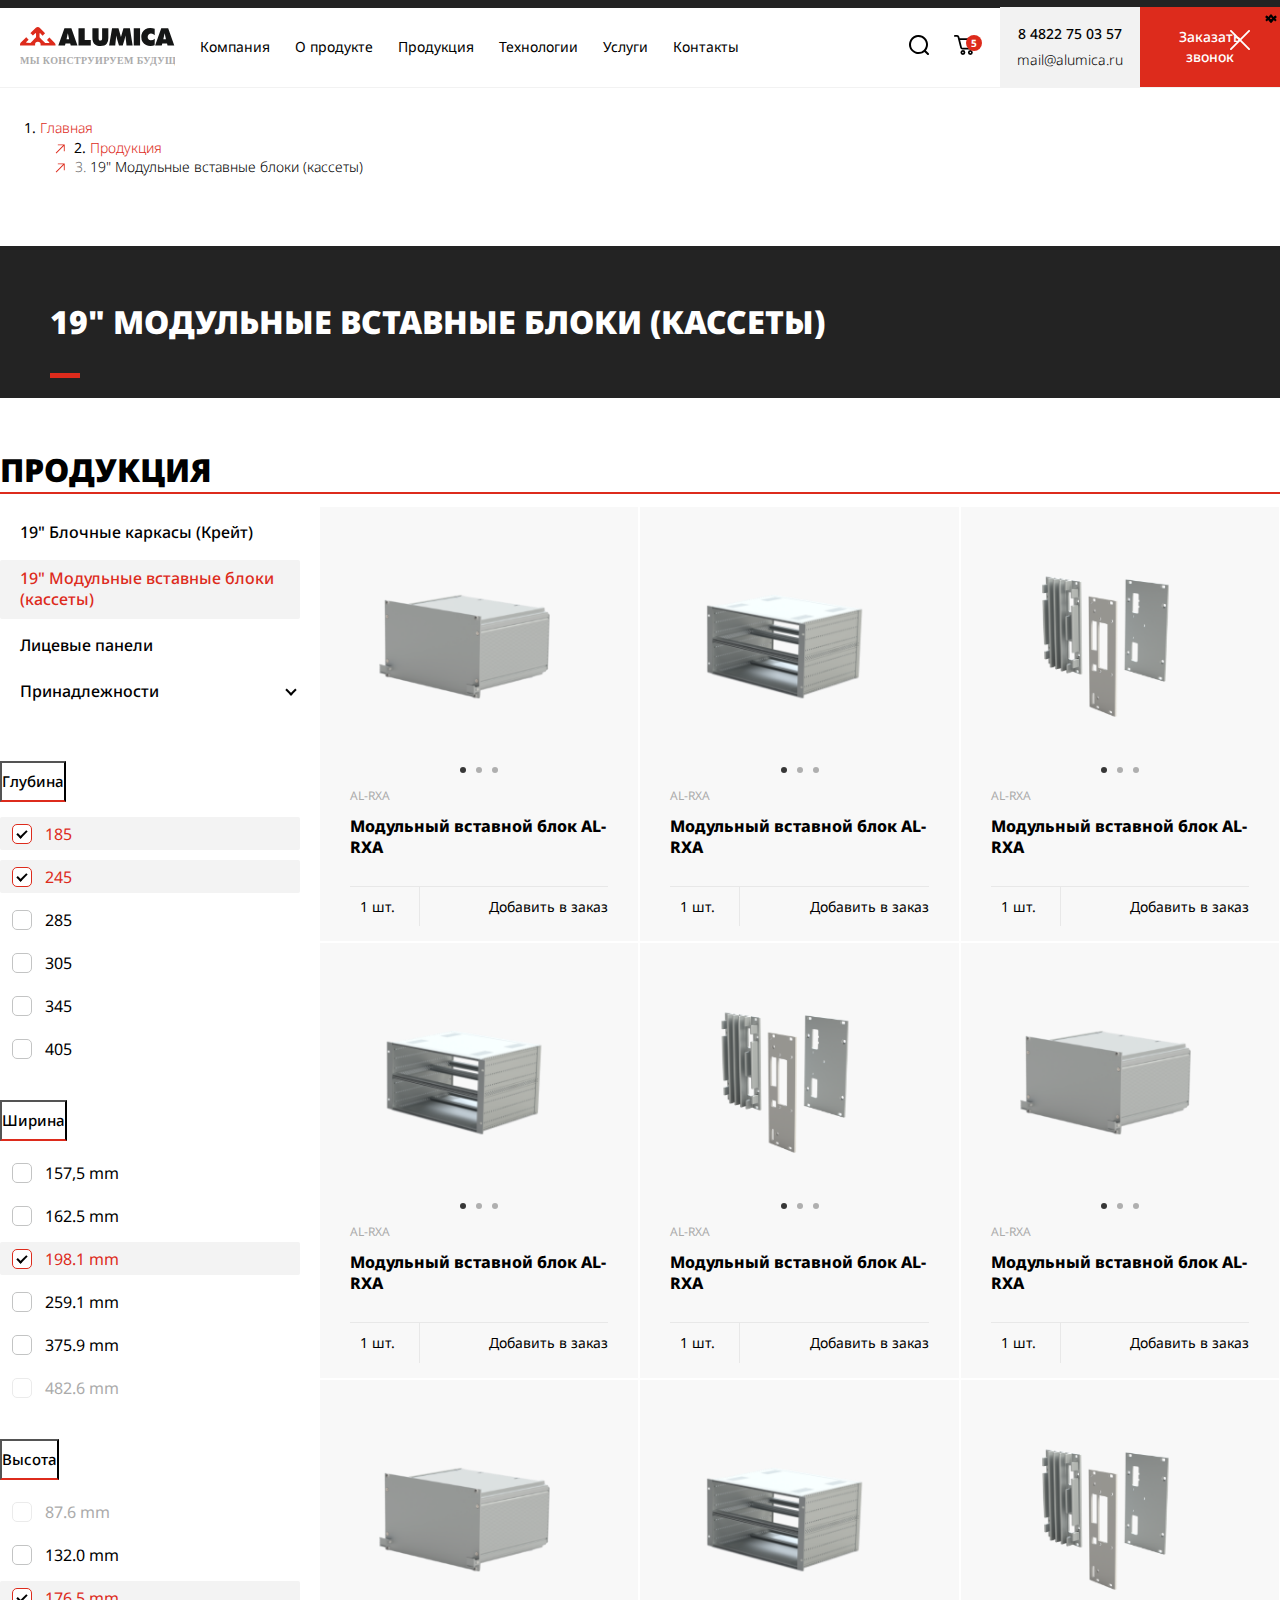
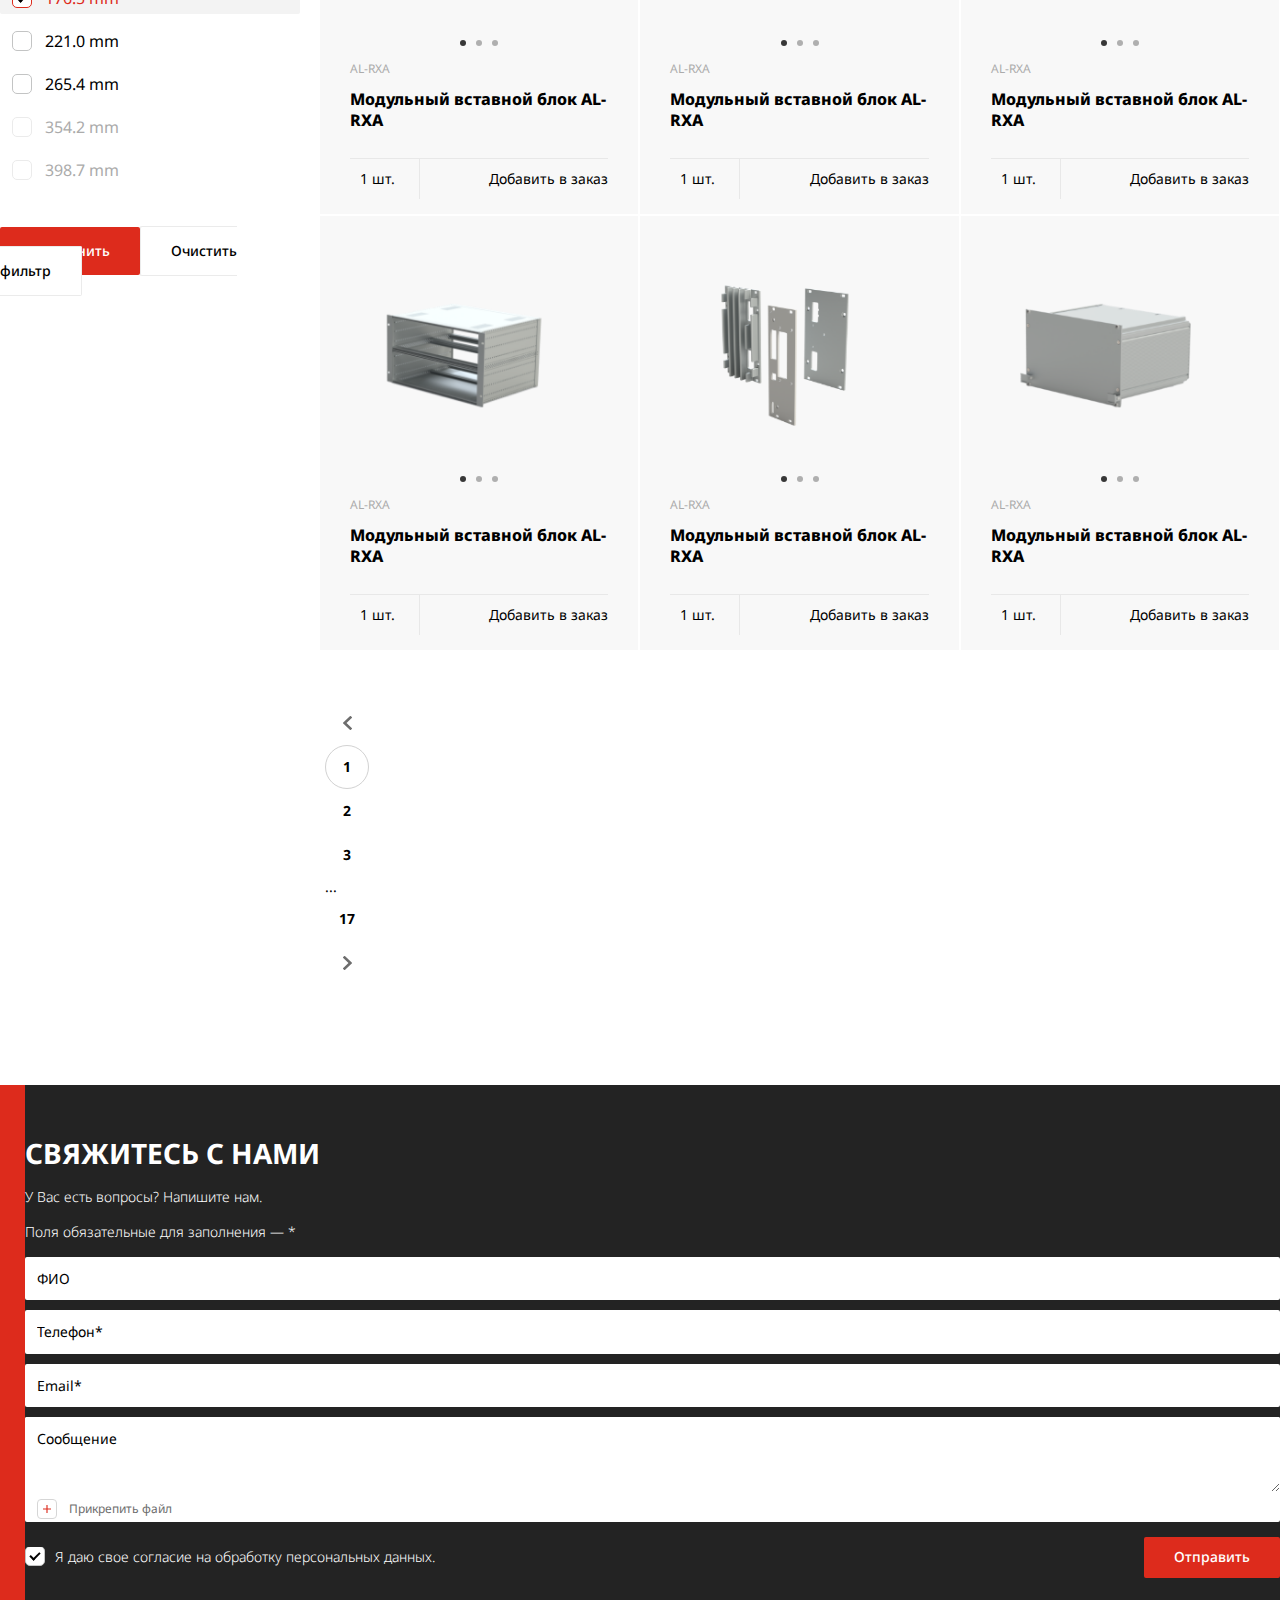
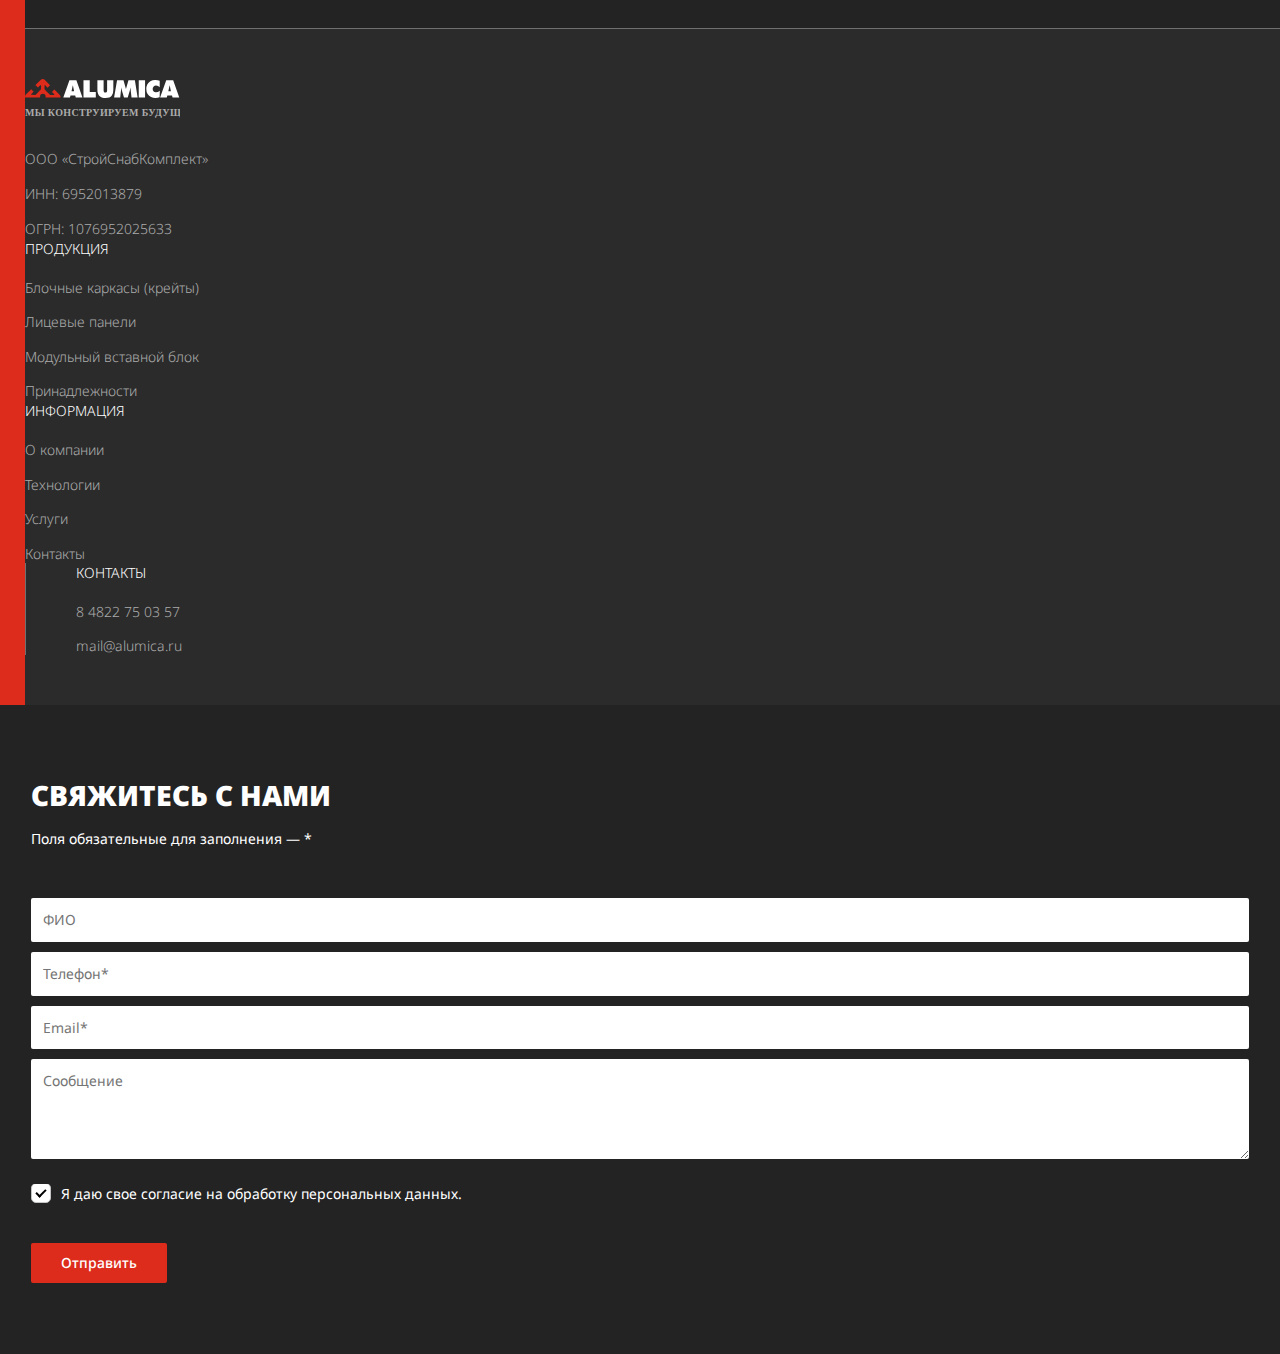
==== src/catalog.html @ 55a4e0ba "first commit" ====
<!DOCTYPE html>
<html lang="ru">
  <head>
    <meta charset="UTF-8">
    <meta name="viewport" content="width=device-width, initial-scale=1.0, shrink-to-fit=no, maximum-scale=1">
    <link rel="preconnect" href="https://fonts.googleapis.com">
    <link rel="preconnect" href="https://fonts.gstatic.com" crossorigin>
    <link href="https://fonts.googleapis.com/css2?family=Noto+Sans:ital,wght@0,100;0,200;0,300;0,400;0,500;0,600;0,700;0,800;0,900;1,100;1,200;1,300;1,400;1,500;1,600;1,700;1,800;1,900&amp;display=swap" rel="stylesheet">
    <link href="https://cdn.jsdelivr.net/npm/bootstrap@5.0.2/dist/css/bootstrap.min.css" rel="stylesheet" integrity="sha384-EVSTQN3/azprG1Anm3QDgpJLIm9Nao0Yz1ztcQTwFspd3yD65VohhpuuCOmLASjC" crossorigin="anonymous">
    <link rel="stylesheet" href="assets/css/swiper-bundle.min.css">
    <link rel="stylesheet" href="assets/css/style.css">
    <title>Alumica</title>
  </head>
  <body>
    <div class="wrapper"> 
      <header class="header">
        <div class="container-fluid">
          <div class="row">
            <div class="header-content">
              <div class="header-content__left"> <a class="header-logo" href="/"><img src="assets/images/logo.svg" alt=""></a>
                <div class="header-menu"> 
                  <div class="header__part d-hid header__toggle"> 
                    <div class="menu-toggle-cont"><span class="menu-toggle"></span></div>
                  </div>
                  <div class="fixed-menu" id="nav"> 
                    <div class="search-mobile"> 
                      <form> 
                        <input class="form-control">
                        <button class="button-search">
                          <svg xmlns="http://www.w3.org/2000/svg" width="20" height="20" viewBox="0 0 20 20">
                            <path id="noun-search-4547030" d="M132.143,63.56a9.5,9.5,0,1,1,1.414-1.414l2.82,2.82a1,1,0,1,1-1.414,1.414ZM118.67,56.173a7.5,7.5,0,1,1,12.917,5.188,1.018,1.018,0,0,0-.228.229,7.5,7.5,0,0,1-12.688-5.416Z" transform="translate(-116.67 -46.673)" fill-rule="evenodd"></path>
                          </svg>
                        </button>
                      </form>
                    </div>
                    <ul class="main-menu"> 
                      <li class="main-menu__item"> <a class="main-menu__link" href="company.html">Компания</a></li>
                      <li class="main-menu__item"> <a class="main-menu__link" href="partners.html">О продукте</a></li>
                      <li class="main-menu__item"> <a class="main-menu__link" href="history.html">Продукция</a></li>
                      <li class="main-menu__item"> <a class="main-menu__link" href="partners.html">Технологии</a></li>
                      <li class="main-menu__item"> <a class="main-menu__link" href="history.html">Услуги</a></li>
                      <li class="main-menu__item"> <a class="main-menu__link" href="partners.html">Контакты</a></li>
                    </ul>
                  </div>
                </div>
              </div>
              <div class="header-content__right"> 
                <div class="header-search"> 
                  <div class="search-button"> 
                    <svg xmlns="http://www.w3.org/2000/svg" width="20" height="20" viewBox="0 0 20 20">
                      <path id="noun-search-4547030" d="M132.143,63.56a9.5,9.5,0,1,1,1.414-1.414l2.82,2.82a1,1,0,1,1-1.414,1.414ZM118.67,56.173a7.5,7.5,0,1,1,12.917,5.188,1.018,1.018,0,0,0-.228.229,7.5,7.5,0,0,1-12.688-5.416Z" transform="translate(-116.67 -46.673)" fill-rule="evenodd"></path>
                    </svg>
                  </div>
                  <div class="search-block"> 
                    <form> 
                      <input class="form-control" placeholder="Введите фразу для поиска">
                      <button class="button-search">
                        <svg xmlns="http://www.w3.org/2000/svg" width="20" height="20" viewBox="0 0 20 20">
                          <path id="noun-search-4547030" d="M132.143,63.56a9.5,9.5,0,1,1,1.414-1.414l2.82,2.82a1,1,0,1,1-1.414,1.414ZM118.67,56.173a7.5,7.5,0,1,1,12.917,5.188,1.018,1.018,0,0,0-.228.229,7.5,7.5,0,0,1-12.688-5.416Z" transform="translate(-116.67 -46.673)" fill-rule="evenodd"></path>
                        </svg>
                      </button>
                    </form>
                  </div>
                </div>
                <div class="header-basket"> <a class="header-basket__link" href="#">
                    <svg xmlns="http://www.w3.org/2000/svg" width="21" height="20" viewBox="0 0 21 20">
                      <path id="Path_16" data-name="Path 16" d="M-3956.108-5937.486a2.476,2.476,0,0,1,2.461-2.484,2.5,2.5,0,0,1,2.46,2.48,2.477,2.477,0,0,1-2.46,2.489A2.476,2.476,0,0,1-3956.108-5937.486Zm1.778,0a.681.681,0,0,0,.683.694.707.707,0,0,0,.683-.694.68.68,0,0,0-.683-.692A.68.68,0,0,0-3954.33-5937.486Zm-9.233,0a2.475,2.475,0,0,1,2.46-2.484,2.474,2.474,0,0,1,2.459,2.484A2.474,2.474,0,0,1-3961.1-5935,2.475,2.475,0,0,1-3963.563-5937.486Zm1.777,0a.682.682,0,0,0,.683.694.706.706,0,0,0,.683-.694.68.68,0,0,0-.683-.692A.68.68,0,0,0-3961.786-5937.486Zm.228-2.947a2.3,2.3,0,0,1-2.215-1.755l-2.644-10.65a.51.51,0,0,0-.494-.391h-2.21a.884.884,0,0,1-.879-.886.884.884,0,0,1,.879-.885h2.21a2.3,2.3,0,0,1,2.215,1.755l.373,1.465h13.04a2.285,2.285,0,0,1,1.786.889,2.222,2.222,0,0,1,.429,1.954l-1.626,6.747a2.29,2.29,0,0,1-2.215,1.758Zm-.494-2.162a.51.51,0,0,0,.494.389h8.648a.511.511,0,0,0,.494-.393l1.628-6.754a.5.5,0,0,0-.1-.431.512.512,0,0,0-.4-.2h-12.591Z" transform="translate(3970.001 5955)"> </path><span class="count">5</span>
                    </svg></a></div>
                <div class="header-contacts"> 
                  <p> <a class="phone" href="tel:84822750357">8 4822 75 03 57</a></p>
                  <p> <a class="email" href="mailto:mail@alumica.ru">mail@alumica.ru</a></p>
                </div><a class="btn button button-red" href="#" data-bs-toggle="modal" data-bs-target="#exampleModal">Заказать звонок</a>
              </div>
            </div>
          </div>
        </div>
      </header>
      <div class="breadcrumb-block"> 
        <div class="container">
          <nav aria-label="breadcrumb">
            <ol class="breadcrumb">
              <li class="breadcrumb-item"><a href="#">Главная</a></li>
              <li class="breadcrumb-item"><a href="#">Продукция</a></li>
              <li class="breadcrumb-item active" aria-current="page"> 
                <div class="breadcrumb-item-active">19" Модульные вставные блоки (кассеты)</div>
              </li>
            </ol>
          </nav>
        </div>
      </div>
      <div class="catalog"> 
        <div class="container"> 
          <div class="catalog-caption"> 
            <div class="row"> 
              <div class="col-md-6 col-12">
                <div class="catalog-caption__text">
                  <h1>19" Модульные вставные блоки (кассеты)</h1>
                </div>
              </div>
              <div class="col-md-6 col-12">
                <div class="catalog-caption__image"><img src="assets/images/catalog-bg.png" alt=""></div>
              </div>
            </div>
          </div>
          <div class="catalog-content"> 
            <div class="catalog-content__caption">
              <h2>Продукция</h2>
              <div class="filter-botton"> <img src="assets/images/filter.svg" alt=""></div>
            </div>
            <div class="catalog-content__flex">
              <div class="catalog-content__flex_sidebar">
                <div class="catalog-content__menu">	
                  <ul class="catalog-menu__list"> 
                    <li class="catalog-menu__item">	<a class="catalog-menu__link" href="#">19" Блочные каркасы (Крейт) </a></li>
                    <li class="catalog-menu__item">	<a class="catalog-menu__link selected" href="#">19" Модульные вставные блоки (кассеты)</a></li>
                    <li class="catalog-menu__item">	<a class="catalog-menu__link" href="#">Лицевые панели</a></li>
                  </ul>
                  <p class="catalog-menu__button">Принадлежности</p>
                  <ul class="catalog-menu__dropdown"> 
                    <li class="catalog-menu__dropdown_item"> <a class="catalog-menu__dropdown_link" href="#">Комплект панелей для блочного каркаса</a></li>
                    <li class="catalog-menu__dropdown_item"> <a class="catalog-menu__dropdown_link" href="#">Комплект панелей для модульного вставного блока</a></li>
                    <li class="catalog-menu__dropdown_item"> <a class="catalog-menu__dropdown_link" href="#">Перфорирование</a></li>
                    <li class="catalog-menu__dropdown_item"> <a class="catalog-menu__dropdown_link selected" href="#">Задняя панель блочного каркаса</a></li>
                    <li class="catalog-menu__dropdown_item"> <a class="catalog-menu__dropdown_link" href="#">Фиксатор панели</a></li>
                    <li class="catalog-menu__dropdown_item"> <a class="catalog-menu__dropdown_link" href="#">Задняя панель модульного вставного блока</a></li>
                    <li class="catalog-menu__dropdown_item"> <a class="catalog-menu__dropdown_link" href="#">Направляющие</a></li>
                    <li class="catalog-menu__dropdown_item"> <a class="catalog-menu__dropdown_link" href="#">ЭМС для направляющей крейтовый</a></li>
                    <li class="catalog-menu__dropdown_item"> <a class="catalog-menu__dropdown_link" href="#">ЭМС блочного каркаса (в кронштейн)</a></li>
                    <li class="catalog-menu__dropdown_item"> <a class="catalog-menu__dropdown_link" href="#">Резьбовая вставка</a></li>
                    <li class="catalog-menu__dropdown_item"> <a class="catalog-menu__dropdown_link" href="#">Ручки для кронштейнов </a></li>
                    <li class="catalog-menu__dropdown_item"> <a class="catalog-menu__dropdown_link" href="#">Изоляционная полоса кросс платы</a></li>
                    <li class="catalog-menu__dropdown_item"> <a class="catalog-menu__dropdown_link" href="#">Профиль промежуточный</a></li>
                    <li class="catalog-menu__dropdown_item"> <a class="catalog-menu__dropdown_link" href="#">Рукоятка для лицевой панели </a></li>
                    <li class="catalog-menu__dropdown_item"> <a class="catalog-menu__dropdown_link" href="#">Фиксатор печатной платы</a></li>
                  </ul>
                </div>
                <div class="accordion" id="accordionExample">
                  <div class="accordion-item"><span class="accordion-header" id="headingOne">
                      <button class="accordion-button" type="button" data-bs-toggle="collapse" data-bs-target="#collapseOne" aria-expanded="true" aria-controls="collapseOne">Глубина</button></span>
                    <div class="accordion-collapse collapse show" id="collapseOne" aria-labelledby="headingOne" data-bs-parent="#accordionExample">
                      <div class="accordion-body">
                        <div class="chekbox">
                          <p>
                            <input type="checkbox" id="id-1" checked="checked">
                            <label for="id-1">185</label>
                          </p>
                          <p>
                            <input type="checkbox" id="id-2" checked="checked">
                            <label for="id-2">245</label>
                          </p>
                          <p>
                            <input type="checkbox" id="id-3">
                            <label for="id-3">285</label>
                          </p>
                          <p>
                            <input type="checkbox" id="id-4">
                            <label for="id-4">305</label>
                          </p>
                          <p>
                            <input type="checkbox" id="id-5">
                            <label for="id-5">345</label>
                          </p>
                          <p>
                            <input type="checkbox" id="id-6">
                            <label for="id-6">405</label>
                          </p>
                        </div>
                      </div>
                    </div>
                  </div>
                  <div class="accordion-item"><span class="accordion-header" id="headingTwo">
                      <button class="accordion-button collapsed" type="button" data-bs-toggle="collapse" data-bs-target="#collapseTwo" aria-expanded="false" aria-controls="collapseTwo">Ширина</button></span>
                    <div class="accordion-collapse collapse" id="collapseTwo" aria-labelledby="headingTwo" data-bs-parent="#accordionExample">
                      <div class="accordion-body">
                        <div class="chekbox">
                          <p>
                            <input type="checkbox" id="id-11">
                            <label for="id-11">157,5 mm</label>
                          </p>
                          <p>
                            <input type="checkbox" id="id-12">
                            <label for="id-12">162.5 mm</label>
                          </p>
                          <p>
                            <input type="checkbox" id="id-13" checked="checked">
                            <label for="id-13">198.1 mm</label>
                          </p>
                          <p>
                            <input type="checkbox" id="id-14">
                            <label for="id-14">259.1 mm</label>
                          </p>
                          <p>
                            <input type="checkbox" id="id-15">
                            <label for="id-15">375.9 mm</label>
                          </p>
                          <p class="disabled">
                            <input type="checkbox" id="id-16" disabled>
                            <label for="id-16">482.6 mm</label>
                          </p>
                        </div>
                      </div>
                    </div>
                  </div>
                  <div class="accordion-item"><span class="accordion-header" id="headingThree">
                      <button class="accordion-button collapsed" type="button" data-bs-toggle="collapse" data-bs-target="#collapseThree" aria-expanded="false" aria-controls="collapseThree">Высота</button></span>
                    <div class="accordion-collapse collapse" id="collapseThree" aria-labelledby="headingThree" data-bs-parent="#accordionExample">
                      <div class="accordion-body">
                        <div class="chekbox">
                          <p class="disabled">
                            <input type="checkbox" id="id-21" disabled>
                            <label for="id-21">87.6 mm</label>
                          </p>
                          <p>
                            <input type="checkbox" id="id-22">
                            <label for="id-22">132.0 mm</label>
                          </p>
                          <p>
                            <input type="checkbox" id="id-23" checked="checked">
                            <label for="id-23">176.5 mm</label>
                          </p>
                          <p>
                            <input type="checkbox" id="id-24">
                            <label for="id-24">221.0 mm</label>
                          </p>
                          <p>
                            <input type="checkbox" id="id-25">
                            <label for="id-25">265.4 mm</label>
                          </p>
                          <p class="disabled">
                            <input type="checkbox" id="id-26" disabled>
                            <label for="id-26">354.2 mm</label>
                          </p>
                          <p class="disabled">
                            <input type="checkbox" id="id-27" disabled>
                            <label for="id-27">398.7 mm</label>
                          </p>
                        </div>
                      </div>
                    </div>
                  </div>
                </div>
                <div class="catalog-content__menu_button"><a class="btn button button-red" href="#">Применить</a><a class="btn button button-white" href="#">Очистить фильтр</a></div>
              </div>
              <div class="catalog-content__flex_content">
                <div class="catalog-flex"> 
                  <div class="catalog-block">
                    <div class="catalog-block__image"> <a href="#">
                        <div class="slider-image__full">
                          <div class="images-preview"><img class="image" src="assets/images/slide-2.png"><img class="image" src="assets/images/slide-3.png"><img class="image" src="assets/images/slide-4.png"></div>
                        </div>
                        <div class="catalog-slider-mobile swiper">
                          <div class="swiper-wrapper">
                            <div class="swiper-slide"><img class="image" src="assets/images/slide-2.png"></div>
                            <div class="swiper-slide"><img class="image" src="assets/images/slide-3.png"></div>
                            <div class="swiper-slide"><img class="image" src="assets/images/slide-4.png"></div>
                          </div>
                          <div class="swiper-pagination"></div>
                        </div></a></div>
                    <div class="catalog-block__text">
                      <p>AL-RXA</p><a class="link" href="#">Модульный вставной блок AL-RXA</a>
                      <div class="action">
                        <input class="input-count" type="text" value="1 шт."><a class="add_to_basket" href="#"> <span class="text">Добавить в заказ </span><span class="add-text">Добавлен</span></a>
                      </div>
                    </div>
                  </div>
                  <div class="catalog-block">
                    <div class="catalog-block__image"> <a href="#">
                        <div class="slider-image__full">
                          <div class="images-preview"><img class="image" src="assets/images/slide-3.png"><img class="image" src="assets/images/slide-4.png"><img class="image" src="assets/images/slide-2.png"></div>
                        </div>
                        <div class="catalog-slider-mobile swiper">
                          <div class="swiper-wrapper">
                            <div class="swiper-slide"><img class="image" src="assets/images/slide-3.png"></div>
                            <div class="swiper-slide"><img class="image" src="assets/images/slide-2.png"></div>
                            <div class="swiper-slide"><img class="image" src="assets/images/slide-4.png"></div>
                          </div>
                          <div class="swiper-pagination"></div>
                        </div></a></div>
                    <div class="catalog-block__text">
                      <p>AL-RXA</p><a class="link" href="#">Модульный вставной блок AL-RXA</a>
                      <div class="action">
                        <input class="input-count" type="text" value="1 шт."><a class="add_to_basket" href="#"> <span class="text">Добавить в заказ </span><span class="add-text">Добавлен</span></a>
                      </div>
                    </div>
                  </div>
                  <div class="catalog-block">
                    <div class="catalog-block__image"> <a href="#">
                        <div class="slider-image__full">
                          <div class="images-preview"><img class="image" src="assets/images/slide-4.png"><img class="image" src="assets/images/slide-3.png"><img class="image" src="assets/images/slide-2.png"></div>
                        </div>
                        <div class="catalog-slider-mobile swiper">
                          <div class="swiper-wrapper">
                            <div class="swiper-slide"><img class="image" src="assets/images/slide-4.png"></div>
                            <div class="swiper-slide"><img class="image" src="assets/images/slide-3.png"></div>
                            <div class="swiper-slide"><img class="image" src="assets/images/slide-4.png"></div>
                          </div>
                          <div class="swiper-pagination"></div>
                        </div></a></div>
                    <div class="catalog-block__text">
                      <p>AL-RXA</p><a class="link" href="#">Модульный вставной блок AL-RXA</a>
                      <div class="action">
                        <input class="input-count" type="text" value="1 шт."><a class="add_to_basket" href="#"> <span class="text">Добавить в заказ </span><span class="add-text">Добавлен</span></a>
                      </div>
                    </div>
                  </div>
                  <div class="catalog-block">
                    <div class="catalog-block__image"> <a href="#">
                        <div class="slider-image__full">
                          <div class="images-preview"><img class="image" src="assets/images/slide-3.png"><img class="image" src="assets/images/slide-4.png"><img class="image" src="assets/images/slide-2.png"></div>
                        </div>
                        <div class="catalog-slider-mobile swiper">
                          <div class="swiper-wrapper">
                            <div class="swiper-slide"><img class="image" src="assets/images/slide-3.png"></div>
                            <div class="swiper-slide"><img class="image" src="assets/images/slide-3.png"></div>
                            <div class="swiper-slide"><img class="image" src="assets/images/slide-4.png"></div>
                          </div>
                          <div class="swiper-pagination"></div>
                        </div></a></div>
                    <div class="catalog-block__text">
                      <p>AL-RXA</p><a class="link" href="#">Модульный вставной блок AL-RXA</a>
                      <div class="action">
                        <input class="input-count" type="text" value="1 шт."><a class="add_to_basket" href="#"> <span class="text">Добавить в заказ </span><span class="add-text">Добавлен</span></a>
                      </div>
                    </div>
                  </div>
                  <div class="catalog-block">
                    <div class="catalog-block__image"> <a href="#">
                        <div class="slider-image__full">
                          <div class="images-preview"><img class="image" src="assets/images/slide-4.png"><img class="image" src="assets/images/slide-3.png"><img class="image" src="assets/images/slide-2.png"></div>
                        </div>
                        <div class="catalog-slider-mobile swiper">
                          <div class="swiper-wrapper">
                            <div class="swiper-slide"><img class="image" src="assets/images/slide-4.png"></div>
                            <div class="swiper-slide"><img class="image" src="assets/images/slide-3.png"></div>
                            <div class="swiper-slide"><img class="image" src="assets/images/slide-4.png"></div>
                          </div>
                          <div class="swiper-pagination"></div>
                        </div></a></div>
                    <div class="catalog-block__text">
                      <p>AL-RXA</p><a class="link" href="#">Модульный вставной блок AL-RXA</a>
                      <div class="action">
                        <input class="input-count" type="text" value="1 шт."><a class="add_to_basket" href="#"> <span class="text">Добавить в заказ </span><span class="add-text">Добавлен</span></a>
                      </div>
                    </div>
                  </div>
                  <div class="catalog-block">
                    <div class="catalog-block__image"> <a href="#">
                        <div class="slider-image__full">
                          <div class="images-preview"><img class="image" src="assets/images/slide-2.png"><img class="image" src="assets/images/slide-3.png"><img class="image" src="assets/images/slide-4.png"></div>
                        </div>
                        <div class="catalog-slider-mobile swiper">
                          <div class="swiper-wrapper">
                            <div class="swiper-slide"><img class="image" src="assets/images/slide-2.png"></div>
                            <div class="swiper-slide"><img class="image" src="assets/images/slide-3.png"></div>
                            <div class="swiper-slide"><img class="image" src="assets/images/slide-4.png"></div>
                          </div>
                          <div class="swiper-pagination"></div>
                        </div></a></div>
                    <div class="catalog-block__text">
                      <p>AL-RXA</p><a class="link" href="#">Модульный вставной блок AL-RXA</a>
                      <div class="action">
                        <input class="input-count" type="text" value="1 шт."><a class="add_to_basket" href="#"> <span class="text">Добавить в заказ </span><span class="add-text">Добавлен</span></a>
                      </div>
                    </div>
                  </div>
                  <div class="catalog-block">
                    <div class="catalog-block__image"> <a href="#">
                        <div class="slider-image__full">
                          <div class="images-preview"><img class="image" src="assets/images/slide-2.png"><img class="image" src="assets/images/slide-3.png"><img class="image" src="assets/images/slide-4.png"></div>
                        </div>
                        <div class="catalog-slider-mobile swiper">
                          <div class="swiper-wrapper">
                            <div class="swiper-slide"><img class="image" src="assets/images/slide-2.png"></div>
                            <div class="swiper-slide"><img class="image" src="assets/images/slide-3.png"></div>
                            <div class="swiper-slide"><img class="image" src="assets/images/slide-4.png"></div>
                          </div>
                          <div class="swiper-pagination"></div>
                        </div></a></div>
                    <div class="catalog-block__text">
                      <p>AL-RXA</p><a class="link" href="#">Модульный вставной блок AL-RXA</a>
                      <div class="action">
                        <input class="input-count" type="text" value="1 шт."><a class="add_to_basket" href="#"> <span class="text">Добавить в заказ </span><span class="add-text">Добавлен</span></a>
                      </div>
                    </div>
                  </div>
                  <div class="catalog-block">
                    <div class="catalog-block__image"> <a href="#">
                        <div class="slider-image__full">
                          <div class="images-preview"><img class="image" src="assets/images/slide-3.png"><img class="image" src="assets/images/slide-4.png"><img class="image" src="assets/images/slide-2.png"></div>
                        </div>
                        <div class="catalog-slider-mobile swiper">
                          <div class="swiper-wrapper">
                            <div class="swiper-slide"><img class="image" src="assets/images/slide-3.png"></div>
                            <div class="swiper-slide"><img class="image" src="assets/images/slide-3.png"></div>
                            <div class="swiper-slide"><img class="image" src="assets/images/slide-4.png"></div>
                          </div>
                          <div class="swiper-pagination"></div>
                        </div></a></div>
                    <div class="catalog-block__text">
                      <p>AL-RXA</p><a class="link" href="#">Модульный вставной блок AL-RXA</a>
                      <div class="action">
                        <input class="input-count" type="text" value="1 шт."><a class="add_to_basket" href="#"> <span class="text">Добавить в заказ </span><span class="add-text">Добавлен</span></a>
                      </div>
                    </div>
                  </div>
                  <div class="catalog-block">
                    <div class="catalog-block__image"> <a href="#">
                        <div class="slider-image__full">
                          <div class="images-preview"><img class="image" src="assets/images/slide-4.png"><img class="image" src="assets/images/slide-3.png"><img class="image" src="assets/images/slide-2.png"></div>
                        </div>
                        <div class="catalog-slider-mobile swiper">
                          <div class="swiper-wrapper">
                            <div class="swiper-slide"><img class="image" src="assets/images/slide-4.png"></div>
                            <div class="swiper-slide"><img class="image" src="assets/images/slide-3.png"></div>
                            <div class="swiper-slide"><img class="image" src="assets/images/slide-4.png"></div>
                          </div>
                          <div class="swiper-pagination"></div>
                        </div></a></div>
                    <div class="catalog-block__text">
                      <p>AL-RXA</p><a class="link" href="#">Модульный вставной блок AL-RXA</a>
                      <div class="action">
                        <input class="input-count" type="text" value="1 шт."><a class="add_to_basket" href="#"> <span class="text">Добавить в заказ </span><span class="add-text">Добавлен</span></a>
                      </div>
                    </div>
                  </div>
                  <div class="catalog-block">
                    <div class="catalog-block__image"> <a href="#">
                        <div class="slider-image__full">
                          <div class="images-preview"><img class="image" src="assets/images/slide-3.png"><img class="image" src="assets/images/slide-4.png"><img class="image" src="assets/images/slide-2.png"></div>
                        </div>
                        <div class="catalog-slider-mobile swiper">
                          <div class="swiper-wrapper">
                            <div class="swiper-slide"><img class="image" src="assets/images/slide-3.png"></div>
                            <div class="swiper-slide"><img class="image" src="assets/images/slide-3.png"></div>
                            <div class="swiper-slide"><img class="image" src="assets/images/slide-4.png"></div>
                          </div>
                          <div class="swiper-pagination"></div>
                        </div></a></div>
                    <div class="catalog-block__text">
                      <p>AL-RXA</p><a class="link" href="#">Модульный вставной блок AL-RXA</a>
                      <div class="action">
                        <input class="input-count" type="text" value="1 шт."><a class="add_to_basket" href="#"> <span class="text">Добавить в заказ </span><span class="add-text">Добавлен</span></a>
                      </div>
                    </div>
                  </div>
                  <div class="catalog-block">
                    <div class="catalog-block__image"> <a href="#">
                        <div class="slider-image__full">
                          <div class="images-preview"><img class="image" src="assets/images/slide-4.png"><img class="image" src="assets/images/slide-3.png"><img class="image" src="assets/images/slide-2.png"></div>
                        </div>
                        <div class="catalog-slider-mobile swiper">
                          <div class="swiper-wrapper">
                            <div class="swiper-slide"><img class="image" src="assets/images/slide-4.png"></div>
                            <div class="swiper-slide"><img class="image" src="assets/images/slide-3.png"></div>
                            <div class="swiper-slide"><img class="image" src="assets/images/slide-4.png"></div>
                          </div>
                          <div class="swiper-pagination"></div>
                        </div></a></div>
                    <div class="catalog-block__text">
                      <p>AL-RXA</p><a class="link" href="#">Модульный вставной блок AL-RXA</a>
                      <div class="action">
                        <input class="input-count" type="text" value="1 шт."><a class="add_to_basket" href="#"> <span class="text">Добавить в заказ </span><span class="add-text">Добавлен</span></a>
                      </div>
                    </div>
                  </div>
                  <div class="catalog-block">
                    <div class="catalog-block__image"> <a href="#">
                        <div class="slider-image__full">
                          <div class="images-preview"><img class="image" src="assets/images/slide-2.png"><img class="image" src="assets/images/slide-3.png"><img class="image" src="assets/images/slide-4.png"></div>
                        </div>
                        <div class="catalog-slider-mobile swiper">
                          <div class="swiper-wrapper">
                            <div class="swiper-slide"><img class="image" src="assets/images/slide-2.png"></div>
                            <div class="swiper-slide"><img class="image" src="assets/images/slide-3.png"></div>
                            <div class="swiper-slide"><img class="image" src="assets/images/slide-4.png"></div>
                          </div>
                          <div class="swiper-pagination"></div>
                        </div></a></div>
                    <div class="catalog-block__text">
                      <p>AL-RXA</p><a class="link" href="#">Модульный вставной блок AL-RXA</a>
                      <div class="action">
                        <input class="input-count" type="text" value="1 шт."><a class="add_to_basket" href="#"> <span class="text">Добавить в заказ </span><span class="add-text">Добавлен</span></a>
                      </div>
                    </div>
                  </div>
                </div>
                <ul class="pagination">
                  <li class="page-item"><a class="page-link" href="#">
                      <svg xmlns="http://www.w3.org/2000/svg" width="9" height="14" viewBox="0 0 9 14">
                        <path id="chevron-left" d="M27.731,44.118l6.6-6.23a.85.85,0,0,1,1.153,0l.77.727a.739.739,0,0,1,0,1.087l-5.231,4.961,5.231,4.961a.739.739,0,0,1,0,1.087l-.77.727a.85.85,0,0,1-1.153,0l-6.6-6.231A.739.739,0,0,1,27.731,44.118Z" transform="translate(-27.493 -37.663)" fill="#6D6D6D"></path>
                      </svg></a></li>
                  <li class="page-item"><a class="page-link active" href="#">1</a></li>
                  <li class="page-item"><a class="page-link" href="#">2</a></li>
                  <li class="page-item"><a class="page-link" href="#">3</a></li>
                  <li class="page-item">...</li>
                  <li class="page-item"><a class="page-link" href="#">17</a></li>
                  <li class="page-item"><a class="page-link" href="#"> 
                      <svg xmlns="http://www.w3.org/2000/svg" width="9" height="14" viewBox="0 0 9 14">
                        <path id="chevron-left" d="M36.254,44.118l-6.6-6.23a.85.85,0,0,0-1.153,0l-.77.727a.739.739,0,0,0,0,1.087l5.231,4.961L27.73,49.624a.739.739,0,0,0,0,1.087l.77.727a.85.85,0,0,0,1.153,0l6.6-6.231A.739.739,0,0,0,36.254,44.118Z" transform="translate(-27.493 -37.663)" fill="#6D6D6D"></path>
                      </svg></a></li>
                </ul>
              </div>
            </div>
          </div>
        </div>
      </div>
      <footer class="footer">
        <div class="footer-top"> 
          <div class="container">
            <div class="row"> 
              <div class="col-xl-4 col-lg-5 col-md-6 col-12"> 
                <p class="caption">Свяжитесь с нами</p>
                <p>У Вас есть вопросы? Напишите нам.</p>
                <p>Поля обязательные для заполнения — *</p>
              </div>
              <div class="col-xl-8 col-lg-7 col-md-6 col-12"> 
                <form class="form"> 
                  <div class="row"> 
                    <div class="col-xl-6 col-12"> 
                      <div class="form-group"> 
                        <input class="form-control" type="text" placeholder="ФИО">
                      </div>
                    </div>
                    <div class="col-xl-3 col-sm-6 col-6"> 
                      <div class="form-group"> 
                        <input class="form-control" type="text" placeholder="Телефон*" requered>
                      </div>
                    </div>
                    <div class="col-xl-3 col-sm-6 col-6"> 
                      <div class="form-group"> 
                        <input class="form-control" type="text" placeholder="Email*" Email*>
                      </div>
                    </div>
                    <div class="col-12"> 
                      <div class="form-content"> 
                        <textarea class="form-control" placeholder="Сообщение"></textarea>
                        <div class="field__wrapper"> 
                          <input class="field field__file" id="field__file-2" name="file" type="file" multiple="">
                          <label class="field__file-wrapper" for="field__file-2">
                            <div class="field__wrapper-button">Прикрепить файл</div>
                          </label>
                        </div>
                      </div>
                    </div>
                  </div>
                  <div class="form-action">
                    <div class="chekbox">
                      <p>
                        <input type="checkbox" id="idform-1" checked="checked">
                        <label for="idform-1">Я даю свое согласие на обработку <a href="#">персональных данных.</a></label>
                      </p>
                    </div><a class="button button-red" href="#">Отправить</a>
                  </div>
                </form>
              </div>
            </div>
          </div>
        </div>
        <div class="footer-bottom"> 
          <div class="container">
            <div class="row"> 
              <div class="col-lg-3 col-md-6 col-12">
                <div class="footer-bottom__block">
                  <div class="footer-bottom__block_logo"><img src="assets/images/logo-white.svg" alt=""></div>
                  <p>ООО «СтройСнабКомплект»</p>
                  <p>ИНН: 6952013879</p>
                  <p>ОГРН: 1076952025633</p>
                </div>
              </div>
              <div class="col-lg-3 col-md-3 col-12"> 
                <div class="footer-bottom__menu"> 
                  <p>Продукция</p>
                  <ul class="footer-menu">	
                    <li class="footer-menu__item"> <a class="footer-menu__link" href="#">Блочные каркасы (крейты)</a></li>
                    <li class="footer-menu__item"> <a class="footer-menu__link" href="#">Лицевые панели</a></li>
                    <li class="footer-menu__item"> <a class="footer-menu__link" href="#">Модульный вставной блок </a></li>
                    <li class="footer-menu__item"> <a class="footer-menu__link" href="#">Принадлежности</a></li>
                  </ul>
                </div>
              </div>
              <div class="col-lg-3 col-md-3 col-12"> 
                <div class="footer-bottom__menu"> 
                  <p>Информация</p>
                  <ul class="footer-menu">	
                    <li class="footer-menu__item"> <a class="footer-menu__link" href="#">О компании</a></li>
                    <li class="footer-menu__item"> <a class="footer-menu__link" href="#">Технологии</a></li>
                    <li class="footer-menu__item"> <a class="footer-menu__link" href="#">Услуги</a></li>
                    <li class="footer-menu__item"> <a class="footer-menu__link" href="#">Контакты</a></li>
                  </ul>
                </div>
              </div>
              <div class="col-lg-3 offset-lg-0 col-md-3 offset-md-6 col-12 footer-bottom__contacts"> 
                <p class="caption">Контакты</p>
                <p>	<a class="link" href="tel:84822750357">8 4822 75 03 57 </a></p>
                <p>	<a class="link" href="mailto:mail@alumica.ru">mail@alumica.ru </a></p>
              </div>
            </div>
          </div>
        </div>
      </footer>
      <div class="fix" id="scroller"></div>
      <div class="modal fade" id="exampleModal" tabindex="-1" aria-labelledby="exampleModalLabel" aria-hidden="true">
        <div class="modal-dialog">
          <div class="modal-content">
            <div class="modal-header">
              <h5 class="modal-title">Свяжитесь с нами</h5>
              <button class="btn-close" type="button" data-bs-dismiss="modal" aria-label="Закрыть"></button>
            </div>
            <div class="modal-body">
              <p class="note">Поля обязательные для заполнения — *</p>
              <form class="form"> 
                <div class="row"> 
                  <div class="col-12"> 
                    <div class="form-group"> 
                      <input class="form-control" type="text" placeholder="ФИО">
                    </div>
                  </div>
                  <div class="col-sm-6 col-12"> 
                    <div class="form-group"> 
                      <input class="form-control" type="text" placeholder="Телефон*" requered>
                    </div>
                  </div>
                  <div class="col-sm-6 col-12"> 
                    <div class="form-group"> 
                      <input class="form-control" type="text" placeholder="Email*" Email*>
                    </div>
                  </div>
                  <div class="col-12">
                    <div class="form-group"> 
                      <textarea class="form-control" placeholder="Сообщение"></textarea>
                    </div>
                  </div>
                  <div class="form-action">
                    <div class="chekbox">
                      <p>
                        <input type="checkbox" id="idform-2" checked="checked">
                        <label for="idform-2">Я даю свое согласие на обработку <a href="#">персональных данных.</a></label>
                      </p>
                    </div>
                    <button class="button button-red" type="submit">Отправить</button>
                  </div>
                </div>
              </form>
            </div>
          </div>
        </div>
      </div>
      <script src="https://code.jquery.com/jquery-3.5.1.min.js" integrity="sha256-9/aliU8dGd2tb6OSsuzixeV4y/faTqgFtohetphbbj0=" crossorigin="anonymous"></script>
      <script src="https://cdn.jsdelivr.net/npm/bootstrap@5.0.2/dist/js/bootstrap.bundle.min.js" integrity="sha384-MrcW6ZMFYlzcLA8Nl+NtUVF0sA7MsXsP1UyJoMp4YLEuNSfAP+JcXn/tWtIaxVXM" crossorigin="anonymous"></script>
      <script src="assets/js/swiper-bundle.min.js"> </script>
      <script src="assets/js/jquery.maskedinput.js"></script>
      <script src="assets/js/script.js"></script>
    </div>
  </body>
</html>
---- src/assets/css/style.css ----
/* Box sizing rules */
*,
*::before,
*::after {
  -webkit-box-sizing: border-box;
          box-sizing: border-box;
  color: #000000;
}

body {
  font-family: 'Noto Sans', sans-serif;
}

/* Remove default margin */
body,
h1,
h2,
h3,
h4,
p,
figure,
blockquote,
dl,
dd,
label {
  margin: 0;
}

/* Remove list styles on ul, ol elements with a list role, which suggests default styling will be removed */
ul[role="list"],
ol[role="list"] {
  list-style: none;
}

ul {
  margin: 0;
  padding: 0;
  list-style: none;
}

/* Set core root defaults */
html:focus-within {
  scroll-behavior: smooth;
}

/* Set core body defaults */
html,
body {
  height: 100%;
  text-rendering: optimizeSpeed;
  line-height: 1.4;
  -webkit-box-pack: justify;
      -ms-flex-pack: justify;
          justify-content: space-between;
  color: #000;
  font-size: 14px;
}

.wrapper {
  min-height: 100%;
  display: -webkit-box;
  display: -ms-flexbox;
  display: flex;
  -webkit-box-orient: vertical;
  -webkit-box-direction: normal;
      -ms-flex-direction: column;
          flex-direction: column;
}

main {
  -webkit-box-flex: 1;
      -ms-flex: 1 1 auto;
          flex: 1 1 auto;
}

a {
  text-decoration: none;
  -webkit-transition: all 400ms ease-in-out;
  transition: all 400ms ease-in-out;
}

a:hover {
  -webkit-transition: all 400ms ease-in-out;
  transition: all 400ms ease-in-out;
}

/* A elements that don't have a class get default styles */
a:not([class]) {
  text-decoration-skip-ink: auto;
}

/* Make images easier to work with */
img,
picture {
  max-width: 100%;
  display: block;
  width: 100%;
  height: auto;
}

/* Inherit fonts for inputs and buttons */
input,
button,
textarea,
select {
  font: inherit;
}

a, a:hover, .header-basket__link svg path, .header-basket__link:hover svg path, .header-search .search-button svg path, .header-search .search-button:hover svg path, .header-search .search-block, .header-search .search-block.active, .button, .button:hover, .banner-button-next, .banner-button-next:hover, .banner-button-prev, .banner-button-prev:hover, a.more, a.more:hover, .category-block__text a.link-more, .category-block__text a.link-more:hover, .services-slider__slide .image:after, .services-slider__slide:hover .image:after, .technology-slide a.link span, .technology-slide a.link:hover, .technology-slide a.link:hover span, .catalog-menu__button:after, .catalog-menu__button.active:after, .catalog-block__text .action .add_to_basket:hover .text, .catalog-block__text .action .add_to_basket .text, .accordion-button:after, .accordion-button:not(.collapsed):after, .search-result__block a.download span, .search-result__block a.download:hover span, .basket-panel, .basket-panel.show, .order-panel, .order-panel.show, .product-page p.product-page__button:after, .product-page p.product-page__button.active:after {
  -webkit-transition: all 400ms ease-in-out;
  transition: all 400ms ease-in-out;
}

a:hover {
  text-decoration: none;
}

.swiper-slide {
  -webkit-transform: translateZ(0);
  -webkit-backface-visibility: hidden;
}

.swiper-button-prev::after, .swiper-button-next::after {
  display: none;
}

.btn:focus {
  outline: 0;
  -webkit-box-shadow: none;
          box-shadow: none;
}

.header {
  border-top: 8px solid #232323;
  border-bottom: 1px solid #f2f2f2;
}

.header-content {
  display: -webkit-box;
  display: -ms-flexbox;
  display: flex;
  -webkit-box-align: center;
      -ms-flex-align: center;
          align-items: center;
  -webkit-box-pack: justify;
      -ms-flex-pack: justify;
          justify-content: space-between;
  margin: -1px 0 0 0;
}

.header-content__left {
  display: -webkit-box;
  display: -ms-flexbox;
  display: flex;
  -webkit-box-align: center;
      -ms-flex-align: center;
          align-items: center;
}

.header-content__right {
  display: -webkit-box;
  display: -ms-flexbox;
  display: flex;
  -webkit-box-align: center;
      -ms-flex-align: center;
          align-items: center;
}

.header-logo {
  max-width: 155px;
  display: block;
  margin: 0 100px 0 30px;
}

.header .row > * {
  padding: 0;
}

.header .button {
  width: 200px;
  height: 80px;
  display: -webkit-box;
  display: -ms-flexbox;
  display: flex;
  -webkit-box-align: center;
      -ms-flex-align: center;
          align-items: center;
  -webkit-box-pack: center;
      -ms-flex-pack: center;
          justify-content: center;
  border-radius: 0px;
}

.header-contacts {
  width: 190px;
  height: 80px;
  display: -webkit-box;
  display: -ms-flexbox;
  display: flex;
  -webkit-box-align: center;
      -ms-flex-align: center;
          align-items: center;
  -webkit-box-pack: center;
      -ms-flex-pack: center;
          justify-content: center;
  -webkit-box-orient: vertical;
  -webkit-box-direction: normal;
      -ms-flex-direction: column;
          flex-direction: column;
  background: #F2F2F2;
}

.header-contacts p {
  margin: 3px 0;
}

.header-contacts a.phone {
  font-size: 14px;
  line-height: 19px;
  color: #000000;
  text-decoration: none;
  font-weight: 500;
}

.header-contacts a.phone:hover {
  color: #DD2B1C;
}

.header-contacts a.email {
  font-size: 14px;
  line-height: 19px;
  color: #000000;
  text-decoration: none;
  font-weight: 300;
}

.header-contacts a.email:hover {
  color: #DD2B1C;
}

.header-basket {
  margin: 0 25px;
}

.header-basket__link {
  position: relative;
}

.header-basket__link svg path {
  fill: #000000;
}

.header-basket__link:hover svg path {
  fill: #DD2B1C;
}

.header-basket__link span.count {
  width: 16px;
  height: 16px;
  background: #DD2B1C;
  border-radius: 50%;
  display: -webkit-box;
  display: -ms-flexbox;
  display: flex;
  -webkit-box-align: center;
      -ms-flex-align: center;
          align-items: center;
  -webkit-box-pack: center;
      -ms-flex-pack: center;
          justify-content: center;
  color: #fff;
  font-size: 10px;
  font-weight: bold;
  position: absolute;
  top: -5px;
  right: -7px;
}

.header-search {
  position: relative;
}

.header-search .search-button {
  cursor: pointer;
}

.header-search .search-button svg path {
  fill: #000000;
}

.header-search .search-button:hover svg path {
  fill: #DD2B1C;
}

.header-search .search-block {
  position: absolute;
  width: 0;
  top: -29px;
  right: 0;
  background: #f2f2f2;
  height: 80px;
  -webkit-box-align: center;
      -ms-flex-align: center;
          align-items: center;
  -webkit-box-pack: center;
      -ms-flex-pack: center;
          justify-content: center;
  display: -webkit-box;
  display: -ms-flexbox;
  display: flex;
  overflow: hidden;
}

.header-search .search-block.active {
  width: 350px;
}

.header-search .search-block form {
  display: -webkit-box;
  display: -ms-flexbox;
  display: flex;
  -webkit-box-pack: justify;
      -ms-flex-pack: justify;
          justify-content: space-between;
  width: 100%;
}

.header-search .search-block .form-control {
  color: #000;
  background-color: #f2f2f2;
  border: 1px solid #f2f2f2;
}

.header-search .search-block .form-control:focus {
  -webkit-box-shadow: none;
          box-shadow: none;
  outline: none;
  color: #000;
  background-color: #f2f2f2;
  border: 1px solid #f2f2f2;
}

.header-search .search-block .button-search {
  border: 0;
  background: #f2f2f2;
}

.main-menu {
  display: -webkit-box;
  display: -ms-flexbox;
  display: flex;
  -webkit-box-align: center;
      -ms-flex-align: center;
          align-items: center;
}

.main-menu__item {
  display: block;
  margin: 0 0 0 30px;
  position: relative;
  padding: 15px 0;
}

.main-menu__link {
  font-size: 14px;
  line-height: 18px;
  color: #000000;
  text-decoration: none;
}

.main-menu__link:hover {
  color: #DD2B1C;
  text-decoration: none;
}

.main-menu__link.selected {
  color: #DD2B1C;
  text-decoration: none;
}

.button {
  font-size: 14px;
  outline: none;
  padding: 10px 30px 11px;
  margin: 0;
  border-radius: 2px;
  font-weight: 500;
  text-align: center;
  text-decoration: none;
  border: 0;
}

.button-red {
  background: #DD2B1C;
  color: #fff;
}

.button-red:hover {
  background: #a31f13;
  color: #fff;
}

.button-white {
  background: #fff;
  border: 1px solid #EBEBEB;
  color: #000000;
}

.button-white:hover {
  background: #EBEBEB;
}

.hidd {
  overflow: hidden;
}

.show {
  display: block !important;
}

.banner {
  background: url(../images/banner.png) top center no-repeat;
  min-height: 640px;
  position: relative;
  display: -webkit-box;
  display: -ms-flexbox;
  display: flex;
  -webkit-box-align: self-end;
      -ms-flex-align: self-end;
          align-items: self-end;
}

.banner-block {
  width: 100%;
  position: relative;
}

.banner-block:after {
  content: '';
  content: '';
  border-left: 25px solid #DD2B1C;
  background-color: #232323;
  position: absolute;
  bottom: 0;
  left: 0;
  top: 0;
  width: 30%;
  z-index: 1;
}

.banner-slider {
  max-width: 500px;
  background: #232323;
  margin: 0;
  position: relative;
  z-index: 2;
}

.banner-slider .swiper-slide {
  padding: 50px 50px 50px 0;
}

.banner-slider__text {
  font-size: 18px;
  line-height: 24px;
  margin: 0 0 50px 0;
  font-weight: 300;
  color: #fff;
}

.banner-slider__title {
  font-size: 38px;
  line-height: 52px;
  color: #fff;
  font-weight: 900;
  margin: 0 0 45px 0;
  padding: 0;
  text-transform: uppercase;
  position: relative;
}

.banner-slider__title:after {
  content: '';
  width: 30px;
  height: 5px;
  background: #DD2B1C;
  position: absolute;
  bottom: -30px;
  left: 0;
}

.banner-button-next {
  position: absolute;
  bottom: 63px;
  right: 50px;
  opacity: 1;
  z-index: 5;
}

.banner-button-next img {
  max-width: 9px;
}

.banner-button-next:hover {
  opacity: 0.7;
}

.banner-button-prev {
  position: absolute;
  bottom: 63px;
  right: 90px;
  opacity: 1;
  z-index: 5;
}

.banner-button-prev img {
  max-width: 9px;
}

.banner-button-prev:hover {
  opacity: 0.7;
}

a.more {
  font-size: 14px;
  line-height: 14px;
  color: #fff;
  font-weight: 500;
  display: inline-block;
  padding: 15px 0;
  position: relative;
  opacity: 1;
}

a.more:before {
  content: '';
  position: absolute;
  right: -65px;
  top: 1px;
  width: 44px;
  height: 44px;
  border: 1px solid #6D6D6D;
  border-radius: 50%;
}

a.more:after {
  content: '';
  position: absolute;
  right: -47px;
  top: 18px;
  width: 6px;
  height: 10px;
  background: url(../images/next.svg) 0 0 no-repeat;
  background-size: cover;
}

a.more:hover {
  opacity: 0.7;
}

h2 {
  font-size: 32px;
  line-height: 44px;
  color: #000000;
  font-weight: 900;
  margin: 0 0 55px 0;
  text-transform: uppercase;
  position: relative;
}

h2:after {
  content: '';
  width: 30px;
  height: 5px;
  background: #DD2B1C;
  position: absolute;
  bottom: -30px;
  left: 0;
}

.main-text {
  margin: 100px 0;
  background: #fff;
}

.main-text h2 {
  margin: 0 0 50px 0;
}

.main-text h2::after {
  display: none;
}

.main-text p {
  font-size: 16px;
  line-height: 24px;
  color: #6D6D6D;
  margin: 0 0 20px;
  font-weight: 300;
}

.main-text p.caption {
  font-size: 28px;
  line-height: 37px;
  text-transform: uppercase;
  margin: 0 0 55px 0;
  color: #000;
  position: relative;
  font-weight: bold;
}

.main-text p.caption:after {
  content: '';
  width: 30px;
  height: 5px;
  background: #DD2B1C;
  position: absolute;
  bottom: -30px;
  left: 0;
}

.main-text-slider {
  position: relative;
}

.main-text__buttons {
  position: absolute;
  bottom: 0;
  left: 0;
  z-index: 5;
  width: 110px;
  height: 75px;
  background: #DD2B1C;
  display: -webkit-box;
  display: -ms-flexbox;
  display: flex;
  -webkit-box-align: center;
      -ms-flex-align: center;
          align-items: center;
  -webkit-box-pack: center;
      -ms-flex-pack: center;
          justify-content: center;
}

.main-text__buttons img {
  max-width: 9px;
  margin: 0 15px;
}

.main-odds {
  padding: 100px 0;
  background: #F8F8F8;
}

.main-odds p {
  font-size: 16px;
  line-height: 24px;
  color: #6D6D6D;
  font-weight: 300;
  margin: 0;
}

.main-odds__block {
  margin: 70px 0 0 0;
}

.main-odds__block img {
  max-height: 30px;
  min-height: 30px;
  width: 30px;
  margin: 0 0 50px 0;
}

.main-odds__block p {
  font-weight: 500;
  font-size: 18px;
  line-height: 30px;
  color: #000;
  margin: 0;
  max-width: 300px;
}

.category {
  margin: 100px 0;
  background: #fff;
}

.category-caption {
  display: -webkit-box;
  display: -ms-flexbox;
  display: flex;
  -webkit-box-align: center;
      -ms-flex-align: center;
          align-items: center;
  -webkit-box-pack: justify;
      -ms-flex-pack: justify;
          justify-content: space-between;
  margin: 0 0 50px 0;
}

.category-caption h2 {
  margin: 0;
}

.category-caption h2:after {
  display: none;
}

.category-caption a.more {
  color: #DD2B1C;
  margin: 0 65px 0 0;
}

.category-caption a.more:before {
  border: 1px solid #D2D2D2;
}

.category-caption a.more:after {
  background: url(../images/next-red.svg) 0 0 no-repeat;
  background-size: cover;
}

.category-content {
  display: -webkit-box;
  display: -ms-flexbox;
  display: flex;
  margin: 0 -15px;
  -ms-flex-wrap: wrap;
      flex-wrap: wrap;
}

.category-block {
  width: calc(50% - 30px);
  margin: 15px;
  background: #232323;
  padding: 50px;
}

.category-block__image {
  height: 350px;
  width: 100%;
  display: -webkit-box;
  display: -ms-flexbox;
  display: flex;
  -webkit-box-align: center;
      -ms-flex-align: center;
          align-items: center;
  -webkit-box-pack: center;
      -ms-flex-pack: center;
          justify-content: center;
}

.category-block__image img {
  max-width: 100%;
  width: auto;
  max-height: 100%;
}

.category-block__text a.link {
  font-size: 18px;
  line-height: 30px;
  margin: 0 0 40px;
  color: #fff;
  font-weight: 500;
  display: inline-block;
  position: relative;
}

.category-block__text a.link-more {
  width: 44px;
  min-width: 44px;
  height: 44px;
  border: 1px solid #6D6D6D;
  border-radius: 50%;
  display: -webkit-box;
  display: -ms-flexbox;
  display: flex;
  -webkit-box-align: center;
      -ms-flex-align: center;
          align-items: center;
  -webkit-box-pack: center;
      -ms-flex-pack: center;
          justify-content: center;
  padding: 0 0 0 2px;
}

.category-block__text a.link-more:hover {
  background: #6D6D6D;
}

.category-block__text a.link-more img {
  max-width: 7px;
}

.category-block__text a.link:after {
  content: '';
  width: 30px;
  height: 5px;
  background: #DD2B1C;
  position: absolute;
  bottom: -22px;
  left: 0;
}

.category-block__text a.link:hover {
  color: #DD2B1C;
}

.category-block__text .action {
  display: -webkit-box;
  display: -ms-flexbox;
  display: flex;
  -webkit-box-align: end;
      -ms-flex-align: end;
          align-items: flex-end;
  -webkit-box-pack: justify;
      -ms-flex-pack: justify;
          justify-content: space-between;
}

.category-block__text .action p {
  font-size: 16px;
  line-height: 24px;
  color: #C1C1C1;
  margin: 0;
  max-width: 450px;
  font-weight: 200;
}

.services-text {
  -webkit-box-pack: justify;
      -ms-flex-pack: justify;
          justify-content: space-between;
  display: -webkit-box;
  display: -ms-flexbox;
  display: flex;
  -webkit-box-orient: vertical;
  -webkit-box-direction: normal;
      -ms-flex-direction: column;
          flex-direction: column;
  -webkit-box-align: start;
      -ms-flex-align: start;
          align-items: flex-start;
}

.services-text p {
  font-size: 16px;
  line-height: 24px;
  color: #000;
  margin: 30px 0 20px 0;
  font-weight: 200;
  max-width: 200px;
  position: relative;
}

.services-text p:before {
  content: '';
  width: 30px;
  height: 5px;
  background: #DD2B1C;
  position: absolute;
  top: -20px;
  left: 0;
}

.services-text a.more {
  color: #DD2B1C;
  margin: 0 65px 0 0;
}

.services-text a.more:before {
  border: 1px solid #D2D2D2;
}

.services-text a.more:after {
  background: url(../images/next-red.svg) 0 0 no-repeat;
  background-size: cover;
}

.services-caption {
  display: -webkit-box;
  display: -ms-flexbox;
  display: flex;
  margin: 0 0 50px 0;
  -webkit-box-align: center;
      -ms-flex-align: center;
          align-items: center;
  -webkit-box-pack: justify;
      -ms-flex-pack: justify;
          justify-content: space-between;
}

.services-caption h2 {
  margin: 0;
}

.services-caption h2:after {
  display: none;
}

.services-buttons {
  display: -webkit-box;
  display: -ms-flexbox;
  display: flex;
  -webkit-box-align: center;
      -ms-flex-align: center;
          align-items: center;
}

.services-button-prev {
  margin: 0 30px 0 0;
}

.services-button-prev img {
  max-width: 9px;
}

.services-button-next img {
  max-width: 9px;
}

.services-slider__slide {
  display: block;
  position: relative;
}

.services-slider__slide .image {
  position: relative;
}

.services-slider__slide .image:after {
  content: '';
  position: absolute;
  top: 0;
  bottom: 0;
  left: 0;
  right: 0;
  background: rgba(0, 0, 0, 0.35);
  z-index: 1;
}

.services-slider__slide .text {
  position: absolute;
  bottom: 30px;
  left: 30px;
  right: 30px;
  z-index: 5;
}

.services-slider__slide .text p {
  font-size: 14px;
  line-height: 19px;
  color: #fff;
  margin: 25px 0 0 0;
  font-weight: 300;
}

.services-slider__slide .text p.caption {
  font-size: 16px;
  line-height: 21px;
  margin: 0;
  font-weight: bold;
}

.services-slider__slide:hover .image:after {
  background: rgba(0, 0, 0, 0.7);
}

.technology {
  margin: 100px 0;
  background-color: #fff;
}

.technology-caption {
  margin: 0 0 50px 0;
  display: -webkit-box;
  display: -ms-flexbox;
  display: flex;
  -webkit-box-align: center;
      -ms-flex-align: center;
          align-items: center;
  -webkit-box-pack: justify;
      -ms-flex-pack: justify;
          justify-content: space-between;
}

.technology-caption h2 {
  margin: 0;
}

.technology-caption h2:after {
  display: none;
}

.technology-buttons {
  display: -webkit-box;
  display: -ms-flexbox;
  display: flex;
  -webkit-box-align: center;
      -ms-flex-align: center;
          align-items: center;
}

.technology-button-prev {
  margin: 0 30px 0 0;
}

.technology-button-prev img {
  max-width: 9px;
}

.technology-button-next img {
  max-width: 9px;
}

.technology-slide img {
  width: 100%;
  margin: 0 0 30px 0;
  height: 150px;
  -o-object-fit: cover;
     object-fit: cover;
}

.technology-slide a.link {
  font-size: 16px;
  line-height: 20px;
  font-weight: 400;
  color: #000;
  display: -webkit-box;
  display: -ms-flexbox;
  display: flex;
  -webkit-box-align: center;
      -ms-flex-align: center;
          align-items: center;
  -webkit-box-pack: justify;
      -ms-flex-pack: justify;
          justify-content: space-between;
}

.technology-slide a.link span {
  color: #000;
}

.technology-slide a.link img {
  max-width: 7px;
  margin: 0;
  height: auto;
}

.technology-slide a.link:hover {
  color: #FF0000;
}

.technology-slide a.link:hover span {
  color: #FF0000;
}

.technology-slide p {
  font-size: 14px;
  line-height: 20px;
  color: #000;
  font-weight: 300;
  margin: 25px 0 0 0;
}

.footer {
  border-left: 25px solid #DD2B1C;
  background: #232323;
}

.footer-top {
  padding: 50px 0;
  background: #232323;
}

.footer-top p {
  font-size: 14px;
  line-height: 20px;
  margin: 0 0 15px 0;
  color: #fff;
  font-weight: 300;
}

.footer-top p.caption {
  font-size: 28px;
  line-height: 37px;
  font-weight: bold;
  text-transform: uppercase;
}

.footer-top .form-control {
  padding: 12px;
  height: auto;
  border-radius: 2px;
  background: #fff;
  color: #000;
  width: 100%;
  outline: none;
  border: 0;
}

.footer-top .form-control:focus {
  outline: none;
  -webkit-box-shadow: none;
          box-shadow: none;
}

.footer-top .form-group {
  margin: 0 0 10px 0;
}

.footer-top .form ::-webkit-input-placeholder {
  color: #000;
}

.footer-top .form ::-moz-placeholder {
  color: #000;
}

.footer-top .form :-moz-placeholder {
  color: #000;
}

.footer-top .form :-ms-input-placeholder {
  color: #000;
}

.footer-top .form-content {
  background: #fff;
  border-radius: 2px;
}

.footer-top .form-action {
  margin: 15px 0 0 0;
  display: -webkit-box;
  display: -ms-flexbox;
  display: flex;
  -webkit-box-align: center;
      -ms-flex-align: center;
          align-items: center;
  -webkit-box-pack: justify;
      -ms-flex-pack: justify;
          justify-content: space-between;
}

.footer-top textarea.form-control {
  height: 75px;
}

.footer-bottom {
  border-top: 1px solid #707070;
  background: #2B2B2B;
  padding: 50px 0;
}

.footer-bottom__block_logo {
  max-width: 155px;
  margin: 0 0 30px 0;
}

.footer-bottom__block p {
  margin: 15px 0 0 0;
  font-weight: 300;
  font-size: 14px;
  line-height: 20px;
  color: #ABABAB;
}

.footer-bottom__menu p {
  font-size: 14px;
  line-height: 19px;
  color: #fff;
  font-weight: 300;
  margin: 0 0 20px 0;
  text-transform: uppercase;
}

.footer-bottom__contacts {
  padding: 0 0 0 50px;
  border-left: 1px solid #707070;
}

.footer-bottom__contacts p {
  font-size: 14px;
  line-height: 19px;
  color: #ABABAB;
  margin: 15px 0 0 0;
  font-weight: 300;
}

.footer-bottom__contacts p.caption {
  color: #fff;
  font-weight: 300;
  margin: 0 0 20px 0;
  text-transform: uppercase;
}

.footer-bottom__contacts p .link {
  color: #ABABAB;
}

.footer-bottom__contacts p .link:hover {
  color: #fff;
}

.footer-menu {
  display: block;
}

.footer-menu__item {
  display: block;
  margin: 15px 0 0 0;
}

.footer-menu__link {
  font-size: 14px;
  line-height: 19px;
  color: #ABABAB;
  text-decoration: none;
  font-weight: 300;
}

.footer-menu__link:hover {
  color: #fff;
}

.field__wrapper {
  width: 100%;
  position: relative;
  margin: 0;
}

.field__file {
  opacity: 0;
  visibility: hidden;
  position: absolute;
}

.field__file-wrapper {
  margin: 10px 0 12px 0;
}

.field__wrapper-button {
  font-size: 12px;
  padding: 0 0 0 32px;
  font-weight: 400;
  color: #6D6D6D;
  background: url(../images/plus.svg) left center no-repeat;
  height: 25px;
  display: -webkit-box;
  display: -ms-flexbox;
  display: flex;
  -webkit-box-align: center;
      -ms-flex-align: center;
          align-items: center;
  margin: 0 0 0 12px;
}

.chekbox {
  width: 100%;
  margin: 0;
  overflow: hidden;
  position: relative;
  padding: 0;
}

.chekbox p {
  margin: 0;
}

.chekbox input[type="checkbox"] {
  position: absolute;
  left: -9999px;
}

.chekbox input[type="checkbox"] + label {
  padding: 4px 0px 3px 30px;
  cursor: pointer;
  font-size: 14px;
  line-height: 19px;
  color: #fff;
  position: relative;
  margin: 0;
}

.chekbox input[type="checkbox"] + label a {
  color: #fff;
  text-decoration: none;
}

.chekbox input[type="checkbox"] + label a:hover {
  color: #fff;
  text-decoration: underline;
}

.chekbox input[type="checkbox"] + label:before {
  content: '';
  position: absolute;
  top: calc(50% - 10px);
  left: 0;
  width: 20px;
  height: 20px;
  background: #fff;
  border-radius: 5px;
  z-index: 5;
  border: 1px solid #C3C4C4;
}

.chekbox input[type="checkbox"]:checked + label:after {
  z-index: 10;
  content: "";
  position: absolute;
  top: calc(50% - 6px);
  left: 7px;
  width: 6px;
  height: 10px;
  border-top: 2px solid #000;
  border-left: 2px solid #000;
  -webkit-transform: rotate(225deg);
          transform: rotate(225deg);
  -webkit-transition: all 400ms ease;
  transition: all 400ms ease;
}

#scroller {
  position: fixed;
  right: 30px;
  bottom: 30px;
  width: 50px;
  height: 50px;
  background: #DD2B1C;
  cursor: pointer;
  z-index: 55;
  border-radius: 50%;
  display: none;
}

#scroller:after {
  content: '';
  position: absolute;
  width: 9px;
  height: 9px;
  border-top: 2px solid #fff;
  border-right: 2px solid #fff;
  -webkit-transform: rotate(-45deg);
          transform: rotate(-45deg);
  top: calc(50% - 3px);
  right: calc(50% - 4px);
}

.search-mobile {
  display: none;
}

.modal-content {
  background-color: #232323;
  border: 1px solid #232323;
  border-radius: 0;
  padding: 70px 30px;
}

h5.modal-title {
  color: #fff;
  font-size: 28px;
  line-height: 38px;
  margin: 0 0 15px 0;
  font-weight: 900;
  text-transform: uppercase;
}

.modal-header {
  border: 0;
  padding: 0;
}

.modal-header .btn-close {
  padding: 0.5rem 0.5rem;
  margin: -0.5rem -0.5rem -0.5rem auto;
}

[type=button]:not(:disabled), [type=reset]:not(:disabled), [type=submit]:not(:disabled), button:not(:disabled) {
  cursor: pointer;
}

.btn-close {
  color: #fff;
  border: 0;
  border-radius: 0;
  opacity: 1;
  background: url(../images/close.svg) 0 0 no-repeat;
  width: 20px;
  height: 20px;
  position: absolute;
  top: 30px;
  right: 30px;
  outline: none;
}

.modal-header .btn-close {
  padding: 0;
  margin: 0;
}

.btn-close:focus {
  outline: 0;
  -webkit-box-shadow: none;
          box-shadow: none;
  opacity: 1;
}

.modal-body {
  margin: 0;
  padding: 0;
}

.modal-body p {
  margin: 0 0 50px 0;
  font-size: 14px;
  line-height: 19px;
  color: #fff;
}

.modal-body .form-group {
  margin: 10px 0 0;
}

.modal-body .form-control {
  padding: 12px;
  height: auto;
  border-radius: 2px;
  background: #fff;
  color: #000;
  width: 100%;
  outline: none;
  border: 0;
}

.modal-body .form-control:focus {
  outline: none;
  -webkit-box-shadow: none;
          box-shadow: none;
}

.modal-body textarea.form-control {
  height: 100px;
}

.modal-body .chekbox {
  margin: 20px 0 40px;
}

.modal-body .chekbox p {
  margin: 0;
}

.product h1 {
  font-size: 38px;
  line-height: 52px;
  color: #000;
  margin: 0 0 30px 0;
  font-weight: 900;
  text-transform: uppercase;
}

.product p {
  font-size: 16px;
  line-height: 24px;
  color: #6D6D6D;
  font-weight: 300;
  margin: 0 0 0 15px;
}

.breadcrumb-block {
  margin: 30px 0 70px;
}

.breadcrumb {
  margin: 0;
}

.breadcrumb-item {
  position: relative;
}

.breadcrumb-item a {
  font-size: 14px;
  line-height: 19px;
  color: #DD2B1C;
  font-weight: 300;
  text-decoration: none;
}

.breadcrumb-item a:hover {
  color: #DD2B1C;
  text-decoration: underline;
}

.breadcrumb-item.active {
  font-size: 14px;
  line-height: 19px;
  color: #6D6D6D;
  font-weight: 300;
}

.breadcrumb-item + .breadcrumb-item::before {
  float: none;
  padding: 0;
  content: '';
  width: 10px;
  height: 10px;
  position: absolute;
  top: 6px;
  left: -35px;
  background: url(../images/arrow.svg) 0 0 no-repeat;
}

.breadcrumb-item + .breadcrumb-item {
  padding-left: 0;
  margin: 0 0 0 50px;
}

.catalog-caption {
  background: #232323;
}

.catalog-caption__text {
  padding: 50px 0 50px 50px;
}

.catalog-caption__text h1 {
  color: #fff;
  font-size: 38px;
  line-height: 52px;
  font-weight: 900;
  position: relative;
  text-transform: uppercase;
}

.catalog-caption__text h1:after {
  content: '';
  width: 30px;
  height: 5px;
  background: #DD2B1C;
  position: absolute;
  bottom: -30px;
  left: 0;
}

.catalog-caption__image {
  display: -webkit-box;
  display: -ms-flexbox;
  display: flex;
  -webkit-box-pack: end;
      -ms-flex-pack: end;
          justify-content: flex-end;
}

.catalog-caption__image img {
  width: auto;
  max-width: 100%;
}

.catalog-content {
  margin: 50px 0;
}

.catalog-content h2:after {
  display: none;
}

.catalog-content__menu_button .button {
  width: 100%;
  padding: 14px 30px 15px;
  margin: 0 0 10px 0;
}

.catalog-menu__list {
  display: block;
  margin: 0;
}

.catalog-menu__item {
  display: block;
  margin: 8px 0;
}

.catalog-menu__link {
  display: block;
  padding: 8px 20px 9px;
  font-weight: 500;
  font-size: 16px;
  line-height: 21px;
  color: #000000;
  text-decoration: none;
  background: transparent;
  border-radius: 2px;
}

.catalog-menu__link:hover {
  color: #DD2B1C;
  background: #F3F3F3;
}

.catalog-menu__link.selected {
  color: #DD2B1C;
  background: #F3F3F3;
}

.catalog-menu__button {
  cursor: pointer;
  padding: 8px 20px 9px;
  font-weight: 500;
  font-size: 16px;
  line-height: 21px;
  color: #000000;
  position: relative;
}

.catalog-menu__button:after {
  position: absolute;
  content: '';
  top: 13px;
  right: 5px;
  width: 8px;
  height: 8px;
  border-right: 2px solid #000;
  border-top: 2px solid #000;
  -webkit-transform: rotate(135deg);
          transform: rotate(135deg);
}

.catalog-menu__button.active:after {
  top: 16px;
  -webkit-transform: rotate(-45deg);
          transform: rotate(-45deg);
}

.catalog-menu__dropdown {
  display: none;
}

.catalog-menu__dropdown_list {
  display: block;
  margin: 0;
}

.catalog-menu__dropdown_item {
  display: block;
  margin: 7px 0;
}

.catalog-menu__dropdown_link {
  display: block;
  padding: 8px 15px 9px 30px;
  font-weight: 300;
  font-size: 15px;
  line-height: 20px;
  color: #000000;
  text-decoration: none;
  background: transparent;
  border-radius: 2px;
}

.catalog-menu__dropdown_link:hover {
  color: #DD2B1C;
  background: #F3F3F3;
}

.catalog-menu__dropdown_link.selected {
  color: #DD2B1C;
  background: #F3F3F3;
}

.catalog-flex {
  display: -webkit-box;
  display: -ms-flexbox;
  display: flex;
  -ms-flex-wrap: wrap;
      flex-wrap: wrap;
  margin: 0 -1px;
}

.catalog-block {
  background: #F8F8F8;
  padding: 30px 30px 15px;
  margin: 1px;
  width: calc(33.3% - 2px);
}

.catalog-block__text {
  margin: 15px 0 0;
}

.catalog-block__text p {
  margin: 0 0 12px 0;
  color: #ABABAB;
  font-size: 12px;
  line-height: 16px;
  font-weight: 400;
}

.catalog-block__text a.link {
  font-size: 16px;
  line-height: 21px;
  font-weight: 800;
  color: #000000;
  text-decoration: none;
  height: 45px;
  overflow: hidden;
  display: inline-block;
}

.catalog-block__text a.link:hover {
  color: #DD2B1C;
}

.catalog-block__text .action {
  display: -webkit-box;
  display: -ms-flexbox;
  display: flex;
  border-top: 1px solid #E8E8E8;
  -webkit-box-align: center;
      -ms-flex-align: center;
          align-items: center;
  -webkit-box-pack: justify;
      -ms-flex-pack: justify;
          justify-content: space-between;
  margin: 20px 0 0;
}

.catalog-block__text .action .add_to_basket {
  padding: 10px 0;
  font-size: 14px;
  color: #000000;
  text-decoration: none;
}

.catalog-block__text .action .add_to_basket:hover {
  color: #DD2B1C;
}

.catalog-block__text .action .add_to_basket:hover .text {
  color: #DD2B1C;
}

.catalog-block__text .action .add_to_basket .text {
  display: block;
  color: #000000;
}

.catalog-block__text .action .add_to_basket .add-text {
  display: none;
  padding: 0 30px 0 0;
  position: relative;
}

.catalog-block__text .action .add_to_basket .add-text:after {
  z-index: 10;
  content: "";
  position: absolute;
  top: 1px;
  right: 0;
  width: 8px;
  height: 12px;
  border-top: 2px solid #DD2B1C;
  border-left: 2px solid #DD2B1C;
  -webkit-transform: rotate(225deg);
          transform: rotate(225deg);
}

.catalog-block__text .action .add_to_basket.active .text {
  display: none;
}

.catalog-block__text .action .add_to_basket.active .add-text {
  display: block;
}

.accordion {
  margin: 50px 0;
}

.accordion-item:first-of-type {
  border-top-left-radius: 0;
  border-top-right-radius: 0;
}

.accordion-item {
  background-color: #fff;
  border: 0;
  margin: 0 0 30px 0;
}

.accordion-button {
  padding: 8px 0 9px 0;
  font-weight: 500;
  font-size: 15px;
  line-height: 20px;
  color: #000000;
  text-decoration: none;
  background: transparent;
  border-radius: 0px;
  border-bottom: 2px solid #DD2B1C;
}

.accordion-button:after {
  position: absolute;
  content: '';
  top: 13px;
  right: 5px;
  width: 8px;
  height: 8px;
  border-right: 2px solid #000;
  border-top: 2px solid #000;
  -webkit-transform: rotate(135deg);
          transform: rotate(135deg);
  background: transparent;
}

.accordion-button:focus {
  border-color: transparent;
  border-bottom: 2px solid #DD2B1C;
  -webkit-box-shadow: none;
          box-shadow: none;
}

.accordion-button:not(.collapsed) {
  color: #000;
  background-color: transparent;
  -webkit-box-shadow: none;
          box-shadow: none;
}

.accordion-button:not(.collapsed):after {
  top: 16px;
  -webkit-transform: rotate(-45deg);
          transform: rotate(-45deg);
}

.accordion-button:not(.collapsed)::after {
  background-image: none;
}

.accordion-body .chekbox p {
  margin: 10px 0 0 0;
}

.accordion-body .chekbox input[type="checkbox"] + label {
  font-weight: 400;
  font-size: 16px;
  line-height: 21px;
  color: #000000;
  padding: 7px 0 5px 45px;
  background: #fff;
  display: block;
  border-radius: 2px;
}

.accordion-body .chekbox input[type="checkbox"]:checked + label {
  color: #DD2B1C;
  background: #F3F3F3;
}

.accordion-body .chekbox input[type="checkbox"] + label:before {
  left: 12px;
  top: 7px;
}

.accordion-body .chekbox input[type="checkbox"]:checked + label:after {
  left: 19px;
  top: 11px;
}

.accordion-body .chekbox input[type="checkbox"]:checked + label:before {
  border-color: #DD2B1C;
}

.accordion-body .chekbox p.disabled input[type="checkbox"] + label {
  color: #ABABAB;
  cursor: default;
}

.accordion-body .chekbox p.disabled input[type="checkbox"] + label:before {
  border-color: #EBEBEB;
}

.accordion-body {
  padding: 5px 0;
}

.hvr__images {
  position: relative;
}

.hvr__sectors {
  position: absolute;
  top: 0;
  left: 0;
  right: 0;
  bottom: 0;
  display: -webkit-box;
  display: -ms-flexbox;
  display: flex;
}

.hvr__sector {
  -webkit-box-flex: 1;
      -ms-flex-positive: 1;
          flex-grow: 1;
}

.images-preview {
  display: -webkit-box;
  display: -ms-flexbox;
  display: flex;
  overflow: hidden;
  height: 220px;
}

.images-preview .image {
  display: block;
  margin: auto;
  max-width: 100%;
  width: auto;
  max-height: 100%;
}

.hvr__dots {
  display: -webkit-box;
  display: -ms-flexbox;
  display: flex;
  -webkit-box-align: center;
      -ms-flex-align: center;
          align-items: center;
  -webkit-box-pack: center;
      -ms-flex-pack: center;
          justify-content: center;
}

.hvr__dot {
  width: 6px;
  height: 6px;
  margin: 10px 5px 0;
  border-radius: 50%;
  background: #AFAFAF;
}

.hvr__dot--active {
  background: #373737;
}

.input-count {
  width: 80px;
  padding: 10px 15px;
  border: 0;
  outline: none;
  border: 0px;
  border-radius: 0;
  border-right: 1px solid #E8E8E8;
  background: transparent;
  font-size: 14px;
  color: #000000;
}

.pagination {
  margin: 50px 0;
  -webkit-box-pack: end;
      -ms-flex-pack: end;
          justify-content: flex-end;
  -webkit-box-align: baseline;
      -ms-flex-align: baseline;
          align-items: baseline;
}

.page-item {
  display: block;
  margin: 0 5px;
}

.page-link {
  display: -webkit-box;
  display: -ms-flexbox;
  display: flex;
  -webkit-box-align: center;
      -ms-flex-align: center;
          align-items: center;
  -webkit-box-pack: center;
      -ms-flex-pack: center;
          justify-content: center;
  width: 44px;
  height: 44px;
  border: 1px solid transparent;
  border-radius: 50%;
  color: #000000;
  font-weight: bold;
}

.page-link:hover {
  border-color: #D2D2D2;
  background: #fff;
  color: #000000;
}

.page-link.active {
  border-color: #D2D2D2;
  background: #fff;
}

.page-item:first-child .page-link {
  border-top-left-radius: 0;
  border-bottom-left-radius: 0;
  border-color: transparent;
}

.page-item:first-child .page-link:hover svg path {
  fill: #DD2B1C;
}

.page-item:last-child .page-link {
  border-top-left-radius: 0;
  border-bottom-left-radius: 0;
  border-color: transparent;
}

.page-item:last-child .page-link:hover svg path {
  fill: #DD2B1C;
}

.catalog-content__flex {
  display: -webkit-box;
  display: -ms-flexbox;
  display: flex;
  -webkit-box-pack: justify;
      -ms-flex-pack: justify;
          justify-content: space-between;
}

.catalog-content__flex_sidebar {
  min-width: 420px;
  max-width: 420px;
  margin: 0 30px 0 0;
}

.catalog-content__flex_content {
  width: 100%;
}

.catalog-content__caption {
  display: -webkit-box;
  display: -ms-flexbox;
  display: flex;
  -webkit-box-align: center;
      -ms-flex-align: center;
          align-items: center;
  -webkit-box-pack: justify;
      -ms-flex-pack: justify;
          justify-content: space-between;
  border-bottom: 2px solid #DD2B1C;
  margin: 0 0 12px 0;
}

.catalog-content__caption h2 {
  margin: 0;
}

.filter-botton {
  display: none;
  -webkit-box-align: center;
      -ms-flex-align: center;
          align-items: center;
  -webkit-box-pack: center;
      -ms-flex-pack: center;
          justify-content: center;
  background: #DD2B1C;
  width: 60px;
  cursor: pointer;
  height: 60px;
}

.filter-botton img {
  max-width: 20px;
}

.catalog-slider-mobile {
  display: none;
}

.technology-page {
  margin: 0 0 50px 0;
}

.technology-page h1 {
  font-size: 38px;
  line-height: 52px;
  color: #000000;
  margin: 0;
  font-weight: 900;
  text-transform: uppercase;
}

.technology-page .technology-slide {
  margin: 50px 0 0;
}

.search-result {
  margin: 0 0 50px 0;
}

.search-result h1 {
  font-size: 38px;
  line-height: 52px;
  color: #000000;
  margin: 0 0 60px 0;
  font-weight: 900;
  text-transform: uppercase;
}

.search-result__caption {
  display: -webkit-box;
  display: -ms-flexbox;
  display: flex;
  -webkit-box-align: center;
      -ms-flex-align: center;
          align-items: center;
  -webkit-box-pack: justify;
      -ms-flex-pack: justify;
          justify-content: space-between;
  margin: 0 0 50px 0;
}

.search-result__caption h2 {
  margin: 0;
  font-weight: 700;
  font-size: 28px;
}

.search-result__caption h2 span {
  color: #DD2B1C;
}

.search-result__caption h2:after {
  display: none;
}

.search-result__caption a.link {
  color: #DD2B1C;
  font-size: 14px;
  line-height: 19px;
  text-decoration: none;
}

.search-result__caption a.link:hover {
  color: #DD2B1C;
  text-decoration: underline;
}

.search-result .catalog-block {
  width: calc(25% - 2px);
}

.search-result .catalog-block .catalog-block__image {
  padding: 0 10px;
}

.search-result .button {
  min-width: 300px;
  margin: 30px 0 0;
}

.search-result__order {
  margin: 100px 0 0;
}

.search-result__block {
  padding: 30px;
  background: #F8F8F8;
  margin: 0 0 10px 0;
}

.search-result__block a.download {
  display: -webkit-box;
  display: -ms-flexbox;
  display: flex;
  -webkit-box-align: center;
      -ms-flex-align: center;
          align-items: center;
  font-size: 14px;
  line-height: 19px;
  color: #6D6D6D;
}

.search-result__block a.download span {
  color: #6D6D6D;
}

.search-result__block a.download img {
  max-width: 20px;
  margin: 0 20px 0 0;
}

.search-result__block a.download:hover span {
  color: #6D6D6D;
  text-decoration: underline;
}

.search-result__block p {
  font-size: 16px;
  line-height: 21px;
  color: #000000;
  margin: 20px 0 0 40px;
}

.basket-panel {
  width: 900px;
  position: fixed;
  top: 0;
  right: -1000px;
  bottom: 0;
  background: #fff;
  padding: 70px 50px;
  z-index: 10;
  overflow-y: auto;
}

.basket-panel.show {
  right: 0px;
}

.basket-panel h3 {
  font-size: 28px;
  line-height: 36px;
  margin: 0;
  font-weight: 900;
  margin: 0 0 50px 0;
  text-transform: uppercase;
}

.basket-panel__close {
  position: absolute;
  top: 30px;
  right: 30px;
  cursor: pointer;
}

.basket-panel__block {
  margin: 0 0 10px 0;
  display: -webkit-box;
  display: -ms-flexbox;
  display: flex;
  -webkit-box-pack: justify;
      -ms-flex-pack: justify;
          justify-content: space-between;
  max-height: 110px;
  min-height: 110px;
}

.basket-panel__block_content {
  max-height: 110px;
  min-height: 110px;
  background: #F2F2F2;
  padding: 15px;
  display: -webkit-box;
  display: -ms-flexbox;
  display: flex;
  -webkit-box-align: center;
      -ms-flex-align: center;
          align-items: center;
  width: 100%;
}

.basket-panel__block_content .image {
  width: 100px;
  max-height: 80px;
  text-align: center;
  margin: 0 15px 0 0;
  min-height: 80px;
  display: -webkit-box;
  display: -ms-flexbox;
  display: flex;
  -webkit-box-align: center;
      -ms-flex-align: center;
          align-items: center;
  -webkit-box-pack: center;
      -ms-flex-pack: center;
          justify-content: center;
}

.basket-panel__block_content .image img {
  display: inline-block;
  max-width: 100%;
  width: auto;
}

.basket-panel__block_content .text p {
  font-size: 12px;
  line-height: 16px;
  color: #ABABAB;
  font-weight: 400;
  margin: 0 0 10px 0;
}

.basket-panel__block_content .text a.link {
  font-size: 16px;
  line-height: 21px;
  color: #000;
  font-weight: 700;
  text-decoration: none;
}

.basket-panel__block_content .text a.link:hover {
  text-decoration: none;
  color: #DD2B1C;
}

.basket-panel__block_actions {
  background: #F2F2F2;
  max-height: 110px;
  min-height: 110px;
  display: -webkit-box;
  display: -ms-flexbox;
  display: flex;
  -webkit-box-align: center;
      -ms-flex-align: center;
          align-items: center;
  margin: 0 0 0 10px;
}

.basket-panel__block_delete {
  background: #2B2B2B;
  padding: 45px 25px;
}

.basket-panel__block_delete img {
  display: block;
  max-width: 20px;
  min-width: 20px;
}

.basket-panel__buttons {
  margin: 30px 0;
  border-top: 1px solid #F2F2F2;
  padding: 50px 0 0;
}

.basket-panel__buttons .button {
  padding: 15px 50px;
  border-radius: 3px;
}

.spinner {
  width: 140px;
  min-width: 140px;
  margin: 0 5px;
  display: -webkit-box;
  display: -ms-flexbox;
  display: flex;
  -webkit-box-align: center;
      -ms-flex-align: center;
          align-items: center;
  -webkit-box-pack: justify;
      -ms-flex-pack: justify;
          justify-content: space-between;
  background: transparent;
  border-radius: 0;
  padding: 0 5px;
  height: 40px;
}

.spinner button {
  padding: 0;
  border: none;
  width: 30px;
  height: 30px;
  text-align: center;
  line-height: 30px;
  margin: 0;
  font-size: 20px;
  margin: 0;
  color: #000;
  display: -webkit-box;
  display: -ms-flexbox;
  display: flex;
  -webkit-box-align: center;
      -ms-flex-align: center;
          align-items: center;
  font-weight: 700;
  -webkit-box-pack: center;
      -ms-flex-pack: center;
          justify-content: center;
}

.spinner button:active {
  -webkit-box-shadow: none;
          box-shadow: none;
}

.spinner button img {
  max-width: 10px;
}

.spinner button.decrease {
  line-height: 25px;
}

.spinner input {
  outline: none;
  display: inline-block;
  width: 60px;
  -webkit-box-sizing: border-box;
          box-sizing: border-box;
  color: #000;
  font-size: 14px;
  padding: 8px 0px 7px;
  text-align: center;
  background-color: transparent;
  border: 0px;
  -moz-appearance: none;
  border-radius: 0;
  height: auto;
  -webkit-box-shadow: none;
  box-shadow: none;
  font-weight: 700;
}

.hidden {
  overflow: hidden;
  position: relative;
}

.hidden:after {
  content: '';
  position: absolute;
  top: 0;
  right: 0;
  bottom: 0;
  left: 0;
  background: rgba(0, 0, 0, 0.7);
  z-index: 2;
}

.order-panel {
  width: 510px;
  position: fixed;
  top: 0;
  right: -1000px;
  bottom: 0;
  background: #fff;
  padding: 70px 50px;
  z-index: 10;
  overflow-y: auto;
}

.order-panel.show {
  right: 0px;
}

.order-panel h3 {
  font-size: 28px;
  line-height: 36px;
  margin: 0;
  font-weight: 700;
  margin: 0;
  text-transform: uppercase;
}

.order-panel__close {
  position: absolute;
  top: 30px;
  right: 30px;
  cursor: pointer;
}

.order-panel__caption {
  display: -webkit-box;
  display: -ms-flexbox;
  display: flex;
  -webkit-box-align: baseline;
      -ms-flex-align: baseline;
          align-items: baseline;
  -webkit-box-pack: justify;
      -ms-flex-pack: justify;
          justify-content: space-between;
  margin: 0 0 50px 0;
}

.order-panel__caption a.back {
  font-size: 14px;
  line-height: 19px;
  color: #000;
  text-decoration: none;
}

.order-panel__caption a.back:hover {
  color: #DD2B1C;
}

.order-panel .basket-panel__block_content .image {
  max-width: 50px;
  min-width: 50px;
}

.order-panel .basket-panel__block_content .text p {
  margin: 0 0 5px 0;
}

.order-panel .basket-panel__block_content .text a.link {
  font-size: 14px;
  line-height: 20px;
}

.order-panel .basket-panel__block_content {
  max-height: 100%;
  min-height: auto;
  padding: 0 15px;
}

.order-panel .basket-panel__block {
  max-height: 100%;
  min-height: auto;
}

.order-panel .form {
  border-top: 1px solid #F2F2F2;
  margin: 15px 0;
  padding: 30px 0 0;
}

.order-panel .form-group {
  margin: 0 0 10px 0;
}

.order-panel .form-control {
  padding: 9px 15px;
  font-size: 12px;
  font-weight: 400;
  line-height: 1.5;
  color: #000;
  background-color: #F2F2F2;
  background-clip: padding-box;
  border: 1px solid #F2F2F2;
  border-radius: 2px;
}

.order-panel .form-control:focus {
  outline: none;
  -webkit-box-shadow: none;
          box-shadow: none;
}

.order-panel .form-content {
  background: #f2f2f2;
  padding: 0 0 10px 0;
  border-radius: 2px;
}

.order-panel .chekbox input[type="checkbox"] + label {
  color: #000000;
  font-size: 12px;
}

.order-panel .chekbox input[type="checkbox"] + label a {
  color: #000;
  text-decoration: none;
}

.order-panel .chekbox input[type="checkbox"] + label a:hover {
  color: #000;
  text-decoration: underline;
}

.order-panel .chekbox {
  margin: 20px 0 30px;
}

.order-panel .chekbox input[type="checkbox"] + label:before {
  background: #F2F2F2;
  border: 1px solid #F2F2F2;
}

.order-panel .button {
  padding: 15px 50px;
}

.text-page img {
  width: 100%;
}

.text-page__content {
  margin: 70px auto;
  max-width: 850px;
}

.text-page__content .breadcrumb {
  border-bottom: 1px solid #F2F2F2;
  padding: 0 0 30px 0;
  margin: 0 0 50px 0;
}

.text-page h1 {
  font-size: 38px;
  line-height: 50px;
  margin: 0 0 50px 0;
  color: #000;
  font-weight: 900;
  text-transform: uppercase;
}

.text-page p {
  font-size: 16px;
  line-height: 24px;
  color: #6D6D6D;
  margin: 0 0 20px 0;
  font-weight: 300;
}

.text-page p a {
  color: #DD2B1C;
  text-decoration: underline;
}

.text-page p a:hover {
  color: #DD2B1C;
  text-decoration: none;
}

.text-page h2 {
  font-size: 32px;
  line-height: 44px;
  margin: 70px 0 40px 0;
  color: #000;
  font-weight: 900;
  text-transform: uppercase;
}

.text-page h2:after {
  display: none;
}

.text-page h3 {
  font-size: 28px;
  line-height: 36px;
  margin: 70px 0 30px 0;
  color: #000;
  font-weight: 700;
  text-transform: uppercase;
}

.text-page h4 {
  font-size: 18px;
  line-height: 30px;
  margin: 70px 0 20px 0;
  color: #000;
  font-weight: 700;
  text-transform: uppercase;
}

.text-page .image-block {
  margin: 50px 0 30px;
}

.text-page .image-block img {
  width: 100%;
}

.text-page .image-block p {
  font-size: 14px;
  line-height: 19px;
  margin: 15px 0 0;
  color: #6D6D6D;
  font-weight: 300;
}

.text-page h5 {
  font-size: 16px;
  line-height: 21px;
  margin: 70px 0 20px 0;
  color: #000;
  font-weight: 400;
}

.text-page h6 {
  font-size: 14px;
  line-height: 20px;
  margin: 70px 0 20px 0;
  color: #ABABAB;
  font-weight: 700;
  text-transform: uppercase;
}

.text-page__wrap ol {
  display: block;
  counter-reset: list-name;
  padding: 0;
  margin: 40px 0;
}

.text-page__wrap ol li {
  font-size: 16px;
  line-height: 24px;
  color: #000000;
  font-weight: 400;
  padding: 0 0 0 40px;
  margin: 0 0 20px 0;
  position: relative;
  display: block;
}

.text-page__wrap ol li:before {
  counter-increment: list-name;
  content: "0" counter(list-name) ".";
  color: #DD2B1C;
  position: absolute;
  font-size: 16px;
  line-height: 24px;
  top: 0;
  left: 0;
  font-weight: 700;
}

.text-page__wrap ul {
  display: block;
  padding: 0;
  margin: 40px 0;
}

.text-page__wrap ul li {
  font-size: 16px;
  line-height: 24px;
  color: #000000;
  font-weight: 400;
  padding: 0 0 0 40px;
  margin: 0 0 20px 0;
  position: relative;
  display: block;
}

.text-page__wrap ul li:before {
  content: '';
  background: #DD2B1C;
  position: absolute;
  width: 6px;
  height: 6px;
  top: 9px;
  left: 15px;
  border-radius: 2px;
}

.text-page p.note {
  padding: 50px 50px 50px 75px;
  background: #F8F8F8;
  border-left: 20px solid #DD2B1C;
  font-size: 18px;
  line-height: 28px;
  font-weight: 700;
  color: #000000;
  margin: 50px 0;
}

.table-block {
  margin: 50px 0;
}

.table-block table {
  width: 100%;
}

.table-block table tr {
  border-bottom: 1px solid #F2F2F2;
}

.table-block table tr:first-child {
  border-bottom: 2px solid #DD2B1C;
}

.table-block table tr:first-child td {
  color: #000000;
  font-weight: 400;
}

.table-block table td {
  padding: 15px 0;
  font-size: 16px;
  line-height: 21px;
  color: #6D6D6D;
  font-weight: 300;
}

.table-block table td:first-child {
  width: 60%;
}

.product-page {
  margin: 30px 0 50px;
}

.product-page__content {
  margin: 70px 0 0;
}

.product-page__sliders {
  display: -webkit-box;
  display: -ms-flexbox;
  display: flex;
}

.product-page__sliders .mySwiper2 .swiper-slide {
  height: 530px;
  background: #F8F8F8;
  margin: 0;
  display: -webkit-box;
  display: -ms-flexbox;
  display: flex;
  -webkit-box-align: center;
      -ms-flex-align: center;
          align-items: center;
  -webkit-box-pack: center;
      -ms-flex-pack: center;
          justify-content: center;
}

.product-page__sliders .mySwiper2 .swiper-slide img {
  max-width: 400px;
}

.product-page__sliders .mySwiper {
  max-width: 85px;
  margin: 0 15px 0 0;
  min-width: 85px;
}

.product-page__sliders .mySwiper .swiper-slide {
  width: 100% !important;
  height: 85px;
  background: #F8F8F8;
  margin: 0 0 5px 0;
  display: -webkit-box;
  display: -ms-flexbox;
  display: flex;
  -webkit-box-align: center;
      -ms-flex-align: center;
          align-items: center;
  -webkit-box-pack: center;
      -ms-flex-pack: center;
          justify-content: center;
  border: 1px solid #F8F8F8;
  border-radius: 5px;
  cursor: pointer;
}

.product-page__sliders .mySwiper .swiper-slide img {
  max-width: 50px;
}

.product-page__sliders .mySwiper .swiper-slide-thumb-active {
  border-color: #DD2B1C;
}

.product-page__sliders .mySwiper .swiper-wrapper {
  display: block;
}

.product-page__block h1 {
  font-size: 38px;
  line-height: 52px;
  color: #000000;
  font-weight: 900;
  margin: 0 0 20px;
  padding: 0 0 40px 0;
  border-bottom: 1px solid #F2F2F2;
  text-transform: uppercase;
}

.product-page__block p {
  font-size: 16px;
  line-height: 24px;
  color: #6D6D6D;
  margin: 0 0 20px 0;
  font-weight: 300;
}

.product-page__block p strong {
  font-size: 16px;
  line-height: 24px;
  color: #000000;
  font-weight: 400;
}

.product-page__block p.code {
  margin: 0 0 10px 0;
  font-size: 14px;
  line-height: 19px;
  font-weight: 300;
}

.product-page__block p.code strong {
  display: inline-block;
  color: #DD2B1C;
  font-weight: 300;
  margin: 0 0 0 15px;
}

.product-page__more {
  margin: 40px 0;
}

.product-page p.product-page__button {
  cursor: pointer;
  font-size: 14px;
  line-height: 20px;
  color: #DD2B1C;
  font-weight: 400;
  display: inline-block;
  position: relative;
}

.product-page p.product-page__button:after {
  position: absolute;
  content: '';
  top: 4px;
  right: -20px;
  width: 8px;
  height: 8px;
  border-right: 2px solid #DD2B1C;
  border-top: 2px solid #DD2B1C;
  -webkit-transform: rotate(135deg);
          transform: rotate(135deg);
}

.product-page p.product-page__button.active:after {
  top: 8px;
  -webkit-transform: rotate(-45deg);
          transform: rotate(-45deg);
}

.product-page__hidden {
  display: none;
}

.product-page__action {
  display: -webkit-box;
  display: -ms-flexbox;
  display: flex;
  -webkit-box-align: center;
      -ms-flex-align: center;
          align-items: center;
}

.product-page__action .spinner {
  background: #F2F2F2;
}

.product-page__action a.download {
  background: #232323;
  display: -webkit-box;
  display: -ms-flexbox;
  display: flex;
  -webkit-box-align: center;
      -ms-flex-align: center;
          align-items: center;
  -webkit-box-pack: center;
      -ms-flex-pack: center;
          justify-content: center;
  width: 110px;
  height: 40px;
  border-radius: 3px;
  color: #fff;
  font-weight: 400;
  font-size: 14px;
  margin: 0 0 0 30px;
}

.product-page__action a.download svg {
  max-width: 20px;
  margin: 0 0 0 10px;
}

.product-page__characteristics {
  margin: 50px 0;
  padding: 50px 0 0 0;
  border-top: 1px solid #F2F2F2;
}

.product-page__characteristics .item {
  margin: 0 0 50px 0;
}

.product-page__characteristics .item h2 {
  font-size: 28px;
  font-weight: 700;
  margin: 0 0 15px 0;
}

.product-page__characteristics .item h2:after {
  display: none;
}

.product-page__characteristics .item .table-block table tr:first-child td {
  color: #6D6D6D;
  font-weight: 300;
}

.product-page__characteristics .item .table-block table tr:first-child {
  border-bottom: 1px solid #F2F2F2;
}

.product-page__characteristics .item .table-block {
  margin: 0;
}

.product-page__characteristics .item .table-block table td:last-child {
  text-align: right;
}

.product-page__characteristics .item .table-block__full table td:first-child {
  width: 80%;
}

.accessories {
  border-top: 1px solid #F2F2F2;
  margin: 50px 0 100px;
  padding-top: 50px;
}

.accessories h2 {
  font-size: 32px;
  line-height: 44px;
  margin: 0 0 50px 0;
}

.accessories h2:after {
  display: none;
}

.accessories .catalog-block {
  width: 100%;
  padding: 30px 20px 15px;
}

.nav-pills {
  display: block;
}

.nav-pills .nav-item {
  display: block;
}

.nav-pills .nav-link {
  display: block;
  padding: 10px 15px;
  color: #000000;
  text-decoration: none;
  font-size: 16px;
  font-weight: 400;
  width: 100%;
  text-align: left;
}

.nav-pills .nav-link.active, .nav-pills .show > .nav-link {
  color: #DD2B1C;
  background-color: #F3F3F3;
}

.accessories-button-next {
  position: absolute;
  top: -73px;
  right: 0;
}

.accessories-button-next img {
  max-width: 10px;
}

.accessories-button-prev {
  position: absolute;
  top: -73px;
  right: 45px;
}

.accessories-button-prev img {
  max-width: 10px;
}

.tab-content {
  position: relative;
}

.materials {
  margin: 50px 0;
}

.materials h2 {
  font-size: 32px;
  line-height: 44px;
  margin: 0 0 50px 0;
}

.materials h2:after {
  display: none;
}

.materials-block {
  background: #F8F8F8;
  padding: 30px;
  display: -webkit-box;
  display: -ms-flexbox;
  display: flex;
  -webkit-box-orient: vertical;
  -webkit-box-direction: normal;
      -ms-flex-direction: column;
          flex-direction: column;
  -webkit-box-pack: justify;
      -ms-flex-pack: justify;
          justify-content: space-between;
  height: 340px;
  border-radius: 4px;
}

.materials-block a.link img {
  max-width: 20px;
  margin: 0 0 20px 0;
}

.materials-block a.link span {
  font-size: 14px;
  line-height: 20px;
  font-weight: 300;
  color: #6D6D6D;
  text-decoration: none;
}

.materials-block a.link span:hover {
  color: #6D6D6D;
  text-decoration: underline;
}

.materials-block p {
  font-size: 16px;
  line-height: 21px;
  color: #000000;
  margin: 20px 0 0;
  font-weight: 400;
}

.mySwiper2 .swiper-pagination-bullet-active {
  background: #000000;
}

.mySwiper2 span.swiper-pagination-bullet {
  width: 6px;
  height: 6px;
}

.mySwiper2 .swiper-pagination {
  display: none;
}

@media screen and (max-width: 1600px) {
  .header-logo {
    margin: 0 0 0 30px;
  }
}

@media screen and (max-width: 1400px) {
  .catalog-content__flex_sidebar {
    min-width: 300px;
    max-width: 300px;
    margin: 0 20px 0 0;
  }
  .input-count {
    width: 70px;
    padding: 10px;
  }
  .catalog-caption__text h1 {
    font-size: 32px;
  }
}

@media screen and (max-width: 1365px) {
  .header-contacts {
    width: 140px;
  }
  .header .button {
    width: 140px;
  }
  .header-logo {
    margin: 0 0 0 20px;
  }
  .main-menu__item {
    margin: 0 0 0 25px;
  }
}

@media screen and (max-width: 1199px) {
  .product-page__action .button {
    padding: 10px 20px 11px;
  }
  .product-page__sliders .mySwiper2 .swiper-slide img {
    max-width: 300px;
  }
  .product-page__block h1 {
    font-size: 34px;
    line-height: 44px;
  }
  .product-page__sliders .mySwiper2 .swiper-slide {
    height: 360px;
  }
  .search-result .catalog-block {
    width: calc(33.3% - 2px);
  }
  .catalog-content__menu_button {
    margin: 0 0 30px 0;
  }
  .catalog-content__flex_sidebar {
    min-width: 100%;
    max-width: 100%;
    margin: 0;
    display: none;
  }
  .catalog-caption__text {
    padding: 35px 0 50px 35px;
  }
  .filter-botton {
    display: -webkit-box;
    display: -ms-flexbox;
    display: flex;
  }
  .catalog-content__flex {
    display: block;
  }
  .catalog-content__flex {
    margin: 30px 0 0 0;
  }
  .header-contacts {
    display: none;
  }
  .header .button {
    width: 120px;
  }
  .header .button {
    width: 120px;
  }
  .banner-block:after {
    border-left: 15px solid #DD2B1C;
  }
  .category-block {
    padding: 30px;
  }
  .footer {
    border-left: 15px solid #DD2B1C;
  }
}

@media screen and (max-width: 991px) {
  .breadcrumb-item.active {
    display: block;
    white-space: nowrap;
    text-overflow: ellipsis;
  }
  .product-page__sliders .mySwiper {
    max-width: 65px;
    margin: 0 10px 0 0;
    min-width: 65px;
  }
  .breadcrumb-item {
    display: block;
    white-space: nowrap;
    text-overflow: ellipsis;
  }
  .product-page__sliders .mySwiper .swiper-slide {
    height: 65px;
  }
  .product-page__sliders .mySwiper2 .swiper-slide {
    height: 270px;
  }
  .product-page__block h1 {
    font-size: 26px;
    line-height: 36px;
    padding: 0 0 10px 0;
  }
  .product-page__more {
    margin: 20px 0 10px;
  }
  .product-page__action {
    -ms-flex-wrap: wrap;
        flex-wrap: wrap;
  }
  .product-page__action .button {
    padding: 9px 20px 10px;
    width: calc(100% - 142px);
  }
  .product-page__action .spinner {
    background: #F2F2F2;
  }
  .accessories-button-next {
    display: none;
  }
  .accessories-button-prev {
    display: none;
  }
  .nav-pills {
    display: -webkit-box;
    display: -ms-flexbox;
    display: flex;
    -ms-flex-wrap: nowrap;
        flex-wrap: nowrap;
  }
  .nav-pills .nav-link {
    padding: 10px 10px;
    font-size: 14px;
    white-space: nowrap;
  }
  .product-page__action .spinner {
    margin: 0;
  }
  .nav-pills {
    margin: 0 0 30px 0;
    overflow-x: auto;
    padding: 0 0 10px 0;
  }
  .product-page__sliders .mySwiper2 .swiper-slide img {
    max-width: 200px;
  }
  .text-page__content {
    max-width: 700px;
  }
  .accessories h2 {
    font-size: 28px;
    line-height: 40px;
    margin: 0 0 30px 0;
  }
  .materials h2 {
    font-size: 28px;
    line-height: 40px;
    margin: 0 0 30px 0;
  }
  .materials-block p {
    font-size: 15px;
  }
  .basket-panel {
    width: 700px;
  }
  .breadcrumb {
    overflow: hidden;
    -ms-flex-wrap: nowrap;
        flex-wrap: nowrap;
  }
  .catalog-block__text a.link {
    font-size: 14px;
  }
  .product-page__action a.download {
    width: 100%;
    margin: 10px 0 0 0;
  }
  .header__toggle {
    text-align: right;
    font-size: 0;
    height: 80px;
    width: 80px;
    position: absolute;
    top: 8px;
    background: #DD2B1C;
    display: -webkit-box;
    display: -ms-flexbox;
    display: flex;
    -webkit-box-align: center;
        -ms-flex-align: center;
            align-items: center;
    -webkit-box-pack: center;
        -ms-flex-pack: center;
            justify-content: center;
    right: 0;
  }
  .catalog-block {
    padding: 30px 15px 15px;
  }
  .header-content__right {
    margin: 0 85px 0 0;
  }
  .header {
    display: -webkit-box;
    display: -ms-flexbox;
    display: flex;
    -webkit-box-align: center;
        -ms-flex-align: center;
            align-items: center;
    height: 88px;
  }
  .header__toggle .menu-toggle-cont {
    display: inline-block;
  }
  .fixed-menu {
    display: none;
    background: #fff;
    position: fixed;
    top: 88px;
    right: 0;
    margin: 0;
    z-index: 30;
    padding: 5px 0 0;
    bottom: 0;
    overflow: auto;
    border-top: 1px solid #707070;
    width: 360px;
  }
  .fixed-menu p {
    font-size: 14px;
    line-height: 20px;
    color: #000;
    font-weight: 600;
    margin: 0 0 15px 0;
  }
  .header__toggle:after {
    content: "";
    height: 100%;
    display: inline-block;
    vertical-align: middle;
  }
  #nav li {
    margin-right: 0px;
    display: block;
  }
  .menu-toggle {
    width: 15px;
    display: inline-block;
    vertical-align: middle;
    height: 2px;
    background-color: #fff;
    -webkit-transition: all .3s;
    transition: all .3s;
    position: relative;
  }
  .menu-toggle-cont {
    width: 15px;
    height: 18px;
    font-size: 0;
    cursor: pointer;
  }
  .menu-toggle-cont:after {
    content: "";
    height: 100%;
    display: inline-block;
    vertical-align: middle;
  }
  .menu-toggle-cont_active .menu-toggle {
    height: 0;
  }
  .menu-toggle-cont_active .menu-toggle:before {
    -webkit-transform: rotate(45deg);
    transform: rotate(45deg);
    top: auto;
  }
  .menu-toggle-cont_active .menu-toggle:after {
    -webkit-transform: rotate(-45deg);
    transform: rotate(-45deg);
    top: auto;
  }
  .menu-toggle:before,
  .menu-toggle:after {
    content: "";
    -webkit-transition: all .3s;
    transition: all .3s;
    height: 2px;
    background-color: #fff;
    position: absolute;
    left: 0;
    width: 100%;
  }
  .menu-toggle:before {
    width: 20px;
  }
  .menu-toggle:after {
    width: 20px;
  }
  .menu-toggle:before {
    -webkit-transform: translateY(-350%);
    transform: translateY(-350%);
  }
  .menu-toggle:after {
    -webkit-transform: translateY(350%);
    transform: translateY(350%);
  }
  .header .button {
    display: none;
  }
  .main-menu {
    display: block;
  }
  .main-menu__item {
    padding: 0 25px;
    text-align: right;
    margin: 40px 0 0 0;
  }
  .main-menu__link {
    font-size: 18px;
  }
  .hidd {
    overflow: hidden;
    position: relative;
  }
  .banner-block:after {
    border-left: 10px solid #DD2B1C;
    width: 100%;
  }
  .banner-slider {
    max-width: 100%;
  }
  .main-text-slider {
    margin: 30px 0 0 0;
  }
  .category-block__image {
    height: 280px;
  }
  .category-block__text a.link-more {
    display: none;
  }
  .services-slider {
    margin: 0 -22% 0 0;
  }
  .technology-slider {
    margin: 0 -22% 0 0;
  }
  .technology {
    overflow: hidden;
  }
  .services {
    overflow: hidden;
  }
  .footer-top .form-action {
    display: block;
  }
  .footer-top .form-action .chekbox {
    margin: 0 0 30px 0;
  }
  .footer-bottom__contacts {
    padding: 50px 0 0 10px;
    border-left: 0;
  }
}

@media screen and (max-width: 767px) {
  .materials-block {
    height: 200px;
    margin: 0 0 20px 0;
  }
  .materials {
    margin: 50px 0 0;
  }
  .mySwiper2 .swiper-pagination {
    display: block;
    bottom: 15px !important;
  }
  .accessories {
    border-top: 0;
    margin: 15px 0 70px;
    padding-top: 0;
  }
  .product-page__block h1 {
    font-size: 22px;
    line-height: 30px;
  }
  .product-page__characteristics .table-block table {
    min-width: 100%;
  }
  .product-page__characteristics .item h2 {
    font-size: 20px;
    margin: 0 0 10px 0;
  }
  .product-page__sliders {
    margin: 0 0 25px 0;
  }
  .product-page__sliders .mySwiper {
    display: none;
  }
  .product-page__sliders .mySwiper2 .swiper-slide img {
    max-width: 300px;
  }
  .product-page__sliders .mySwiper2 .swiper-slide {
    height: 350px;
  }
  .table-block {
    overflow-y: auto;
  }
  .table-block table {
    min-width: 700px;
  }
  .text-page__content {
    max-width: 100%;
    padding: 0 20px;
    margin: 30px 0 50px;
  }
  .text-page__content .breadcrumb {
    padding: 0 0 20px 0;
    margin: 0 0 30px 0;
  }
  .text-page h1 {
    font-size: 32px;
    line-height: 44px;
    margin: 0 0 30px 0;
  }
  .text-page h2 {
    font-size: 28px;
    line-height: 38px;
    margin: 50px 0 30px 0;
  }
  .text-page h3 {
    font-size: 22px;
    line-height: 30px;
    margin: 50px 0 25px 0;
  }
  .text-page h5 {
    margin: 50px 0 20px 0;
  }
  .text-page__wrap ol li {
    padding: 0 0 0 30px;
  }
  .text-page__wrap ul li {
    padding: 0 0 0 30px;
  }
  .text-page__wrap ul li:before {
    left: 10px;
  }
  .text-page p.note {
    padding: 30px;
    border-left: 10px solid #DD2B1C;
  }
  .text-page h6 {
    margin: 50px 0 20px 0;
  }
  .basket-panel {
    width: 90%;
  }
  .order-panel__caption a.back {
    display: none;
  }
  .order-panel__caption {
    margin: 0 0 30px 0;
  }
  .order-panel h3 {
    font-size: 22px;
    line-height: 30px;
    margin: 15px 0 0;
  }
  .order-panel {
    width: 90%;
    padding: 50px 20px;
  }
  .basket-panel h3 {
    font-size: 22px;
    line-height: 26px;
    margin: 0 0 30px 0;
  }
  .basket-panel__block {
    max-height: 100%;
    min-height: auto;
    display: block;
    position: relative;
  }
  .basket-panel {
    padding: 50px 20px;
  }
  .basket-panel__block_actions {
    max-height: 100%;
    min-height: auto;
    margin: 0;
    padding: 5px 70px 10px 57px;
  }
  .basket-panel__block_content {
    max-height: 100%;
    min-height: auto;
    padding: 15px 70px 0 10px;
  }
  .basket-panel__block_content .image {
    -webkit-box-pack: center;
        -ms-flex-pack: center;
            justify-content: center;
    min-width: 50px;
    max-width: 50px;
    margin: 0 15px 0 0;
  }
  .header-content {
    margin: 0;
  }
  .basket-panel__buttons {
    margin: 20px 0 0;
    padding: 30px 0 0;
  }
  .basket-panel__buttons .button {
    width: 100%;
  }
  .basket-panel__block_delete {
    padding: 15px;
    position: absolute;
    right: 0;
    top: 0;
    bottom: 0;
    display: -webkit-box;
    display: -ms-flexbox;
    display: flex;
    -webkit-box-align: center;
        -ms-flex-align: center;
            align-items: center;
    -webkit-box-pack: center;
        -ms-flex-pack: center;
            justify-content: center;
  }
  .search-result h1 {
    font-size: 32px;
    line-height: 44px;
    margin: 0 0 40px 0;
  }
  .search-result__caption {
    margin: 0 0 30px 0;
  }
  .search-result__caption h2 {
    font-size: 18px;
  }
  .search-result .catalog-block {
    width: calc(50% - 2px);
  }
  .catalog-slider-mobile {
    display: block;
  }
  .catalog-slider-mobile .swiper-slide {
    max-height: 210px;
  }
  .catalog-slider-mobile .swiper-slide img {
    max-height: 100%;
  }
  .catalog-slider-mobile span.swiper-pagination-bullet {
    width: 6px;
    height: 6px;
  }
  .catalog-slider-mobile .swiper-pagination-bullet-active {
    background: #000000;
  }
  .swiper-horizontal > .swiper-pagination-bullets, .swiper-pagination-bullets.swiper-pagination-horizontal, .swiper-pagination-custom, .swiper-pagination-fraction {
    bottom: 0;
  }
  .catalog-caption .row {
    -webkit-box-orient: vertical;
    -webkit-box-direction: reverse;
        -ms-flex-direction: column-reverse;
            flex-direction: column-reverse;
  }
  .catalog-block {
    width: calc(50% - 2px);
    padding: 30px 20px 15px;
  }
  .slider-image__full {
    display: none;
  }
  .pagination {
    -webkit-box-pack: justify;
        -ms-flex-pack: justify;
            justify-content: space-between;
  }
  .catalog-caption__text {
    padding: 30px 30px 60px 30px;
  }
  .breadcrumb-block {
    margin: 30px 0 50px;
  }
  .product h1 {
    font-size: 32px;
    line-height: 44px;
  }
  .product p {
    margin: 0;
  }
  .header-search .search-block.active {
    width: 240px;
  }
  .banner-slider__title {
    font-size: 32px;
    line-height: 44px;
    text-transform: uppercase;
  }
  h2 {
    font-size: 28px;
    line-height: 38px;
  }
  .main-text h2 {
    margin: 0 0 35px 0;
  }
  .main-text {
    margin: 70px 0;
  }
  .main-text p.caption {
    font-size: 22px;
    line-height: 30px;
    text-transform: none;
  }
  .main-odds {
    padding: 70px 0;
  }
  .main-odds__block {
    margin: 50px 0 0 0;
  }
  .main-odds__block img {
    margin: 0 0 30px 0;
  }
  .category-block {
    width: 100%;
  }
  .category {
    margin: 70px 0;
  }
  .services-buttons {
    display: none;
  }
  .services-caption {
    margin: 0 0 20px 0;
  }
  .services-text p {
    max-width: 100%;
  }
  .services-slider {
    margin: 30px -25% 0 0;
  }
  .technology-buttons {
    display: none;
  }
  .footer-top form.form {
    margin: 20px 0 0;
  }
  .footer-bottom__menu {
    display: none;
  }
  .footer-bottom__block_logo {
    margin: 0 0 40px 0;
  }
  .footer-bottom__contacts {
    padding: 40px 0 0 10px;
  }
  .technology-slider {
    margin: 0 -25% 0 0;
  }
  .main-text__buttons {
    width: 100px;
    height: 55px;
  }
  .footer {
    border-left: 10px solid #DD2B1C;
  }
  .technology {
    margin: 70px 0;
  }
}

@media screen and (max-width: 575px) {
  .table-block table {
    min-width: 600px;
  }
  .table-block table td:first-child {
    width: 50%;
  }
  .search-result .button {
    min-width: auto;
    width: 100%;
  }
  .technology-page h1 {
    font-size: 32px;
    line-height: 46px;
  }
  .technology-page .technology-slide img {
    height: auto;
  }
  .input-count {
    display: none;
  }
  .catalog-block__text .action {
    -webkit-box-pack: center;
        -ms-flex-pack: center;
            justify-content: center;
  }
  .catalog-block__text .action .add_to_basket {
    padding: 18px 0 5px;
  }
  .modal-content {
    padding: 50px 30px;
  }
  .catalog-block__text a.link {
    font-weight: 400;
  }
  .catalog-block {
    padding: 30px 10px 15px;
  }
  .breadcrumb-item.active {
    display: block;
    white-space: nowrap;
    text-overflow: ellipsis;
  }
  .breadcrumb {
    -ms-flex-wrap: nowrap;
        flex-wrap: nowrap;
    overflow: hidden;
    position: relative;
  }
  .btn-close {
    top: 20px;
    right: 20px;
  }
  h5.modal-title {
    font-size: 22px;
  }
  .modal-body p {
    margin: 0 0 30px 0;
  }
  .modal-body .chekbox {
    margin: 20px 0;
  }
  .modal-body button {
    width: 100%;
  }
  .search-mobile {
    display: -webkit-box;
    display: -ms-flexbox;
    display: flex;
    background: #F2F2F2;
    margin: 30px 20px;
    padding: 5px;
    border-radius: 5px;
  }
  .search-mobile form {
    display: -webkit-box;
    display: -ms-flexbox;
    display: flex;
    -webkit-box-align: center;
        -ms-flex-align: center;
            align-items: center;
    -webkit-box-pack: justify;
        -ms-flex-pack: justify;
            justify-content: space-between;
    width: 100%;
  }
  .search-mobile form .form-control {
    background: transparent;
    border: 0;
    width: 100%;
  }
  .search-mobile form .form-control:focus {
    outline: none;
    -webkit-box-shadow: none;
            box-shadow: none;
  }
  .search-mobile form button.button-search {
    border: 0;
    background: #F2F2F2;
  }
  .header-search {
    display: none;
  }
  .header-basket {
    margin: 0;
    height: 80px;
    width: 80px;
    background: #F8F8F8;
    display: -webkit-box;
    display: -ms-flexbox;
    display: flex;
    -webkit-box-align: center;
        -ms-flex-align: center;
            align-items: center;
    -webkit-box-pack: center;
        -ms-flex-pack: center;
            justify-content: center;
  }
  .header-content__right {
    margin: 0 80px 0 0;
  }
  .wrapper {
    overflow: hidden;
  }
  .main-menu__item {
    margin: 0 0 40px 0;
  }
  .fixed-menu {
    width: 320px;
  }
  .banner-block {
    padding: 0 0 0 20px;
  }
  .banner-slider__title {
    font-size: 26px;
    line-height: 38px;
  }
  .banner-button-prev {
    display: none;
  }
  .banner-button-next {
    display: none;
  }
  .main-odds__block p {
    max-width: 100%;
  }
  .category-caption {
    display: block;
  }
  .category-caption h2 {
    margin: 0 0 25px 0;
  }
  .services-slider__slide .text p {
    margin: 10px 0 0 0;
  }
  .services-slider__slide .text {
    left: 20px;
    right: 20px;
  }
  .footer {
    border-left: 5px solid #DD2B1C;
  }
  .banner-block:after {
    border-left: 5px solid #DD2B1C;
  }
  #scroller {
    right: 5px;
    bottom: 5px;
  }
  .services-slider {
    margin: 30px -45% 0 0;
  }
  .technology-slider {
    margin: 0 -45% 0 0;
  }
}
/*# sourceMappingURL=style.css.map */
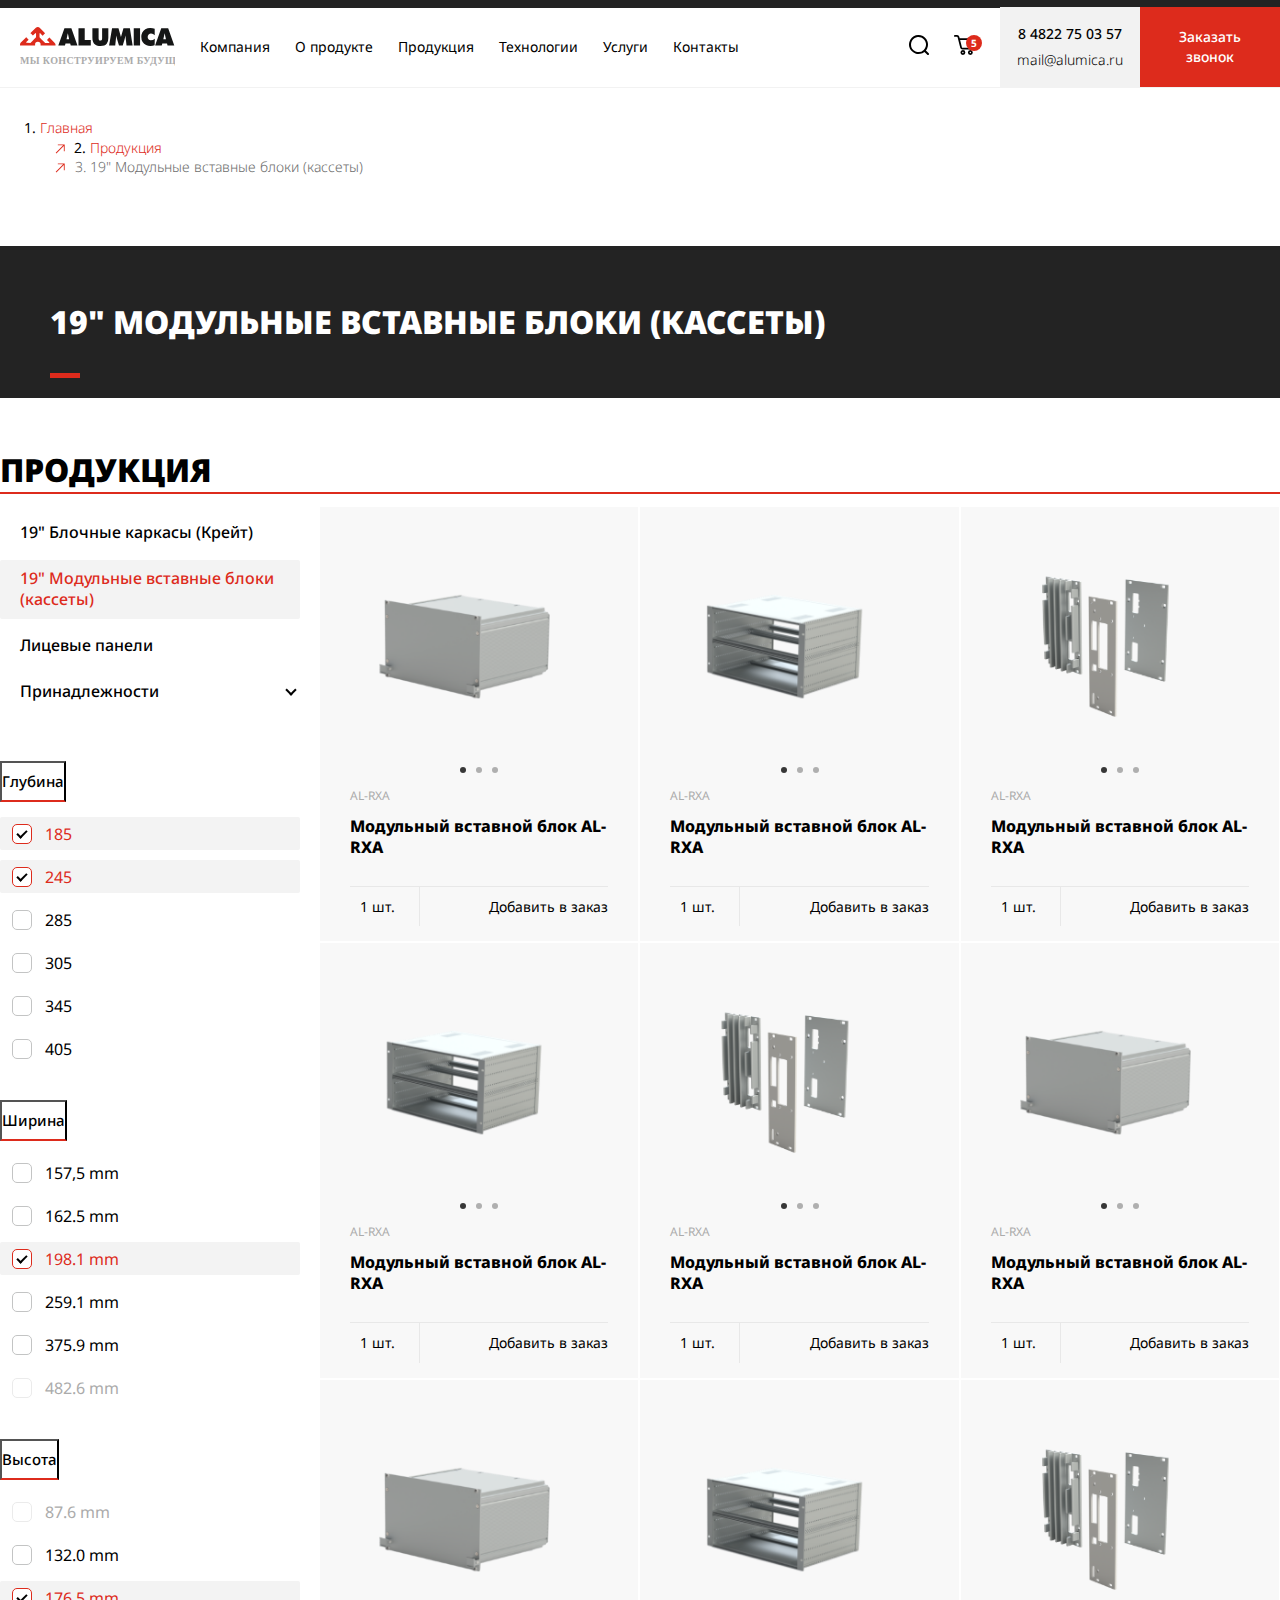
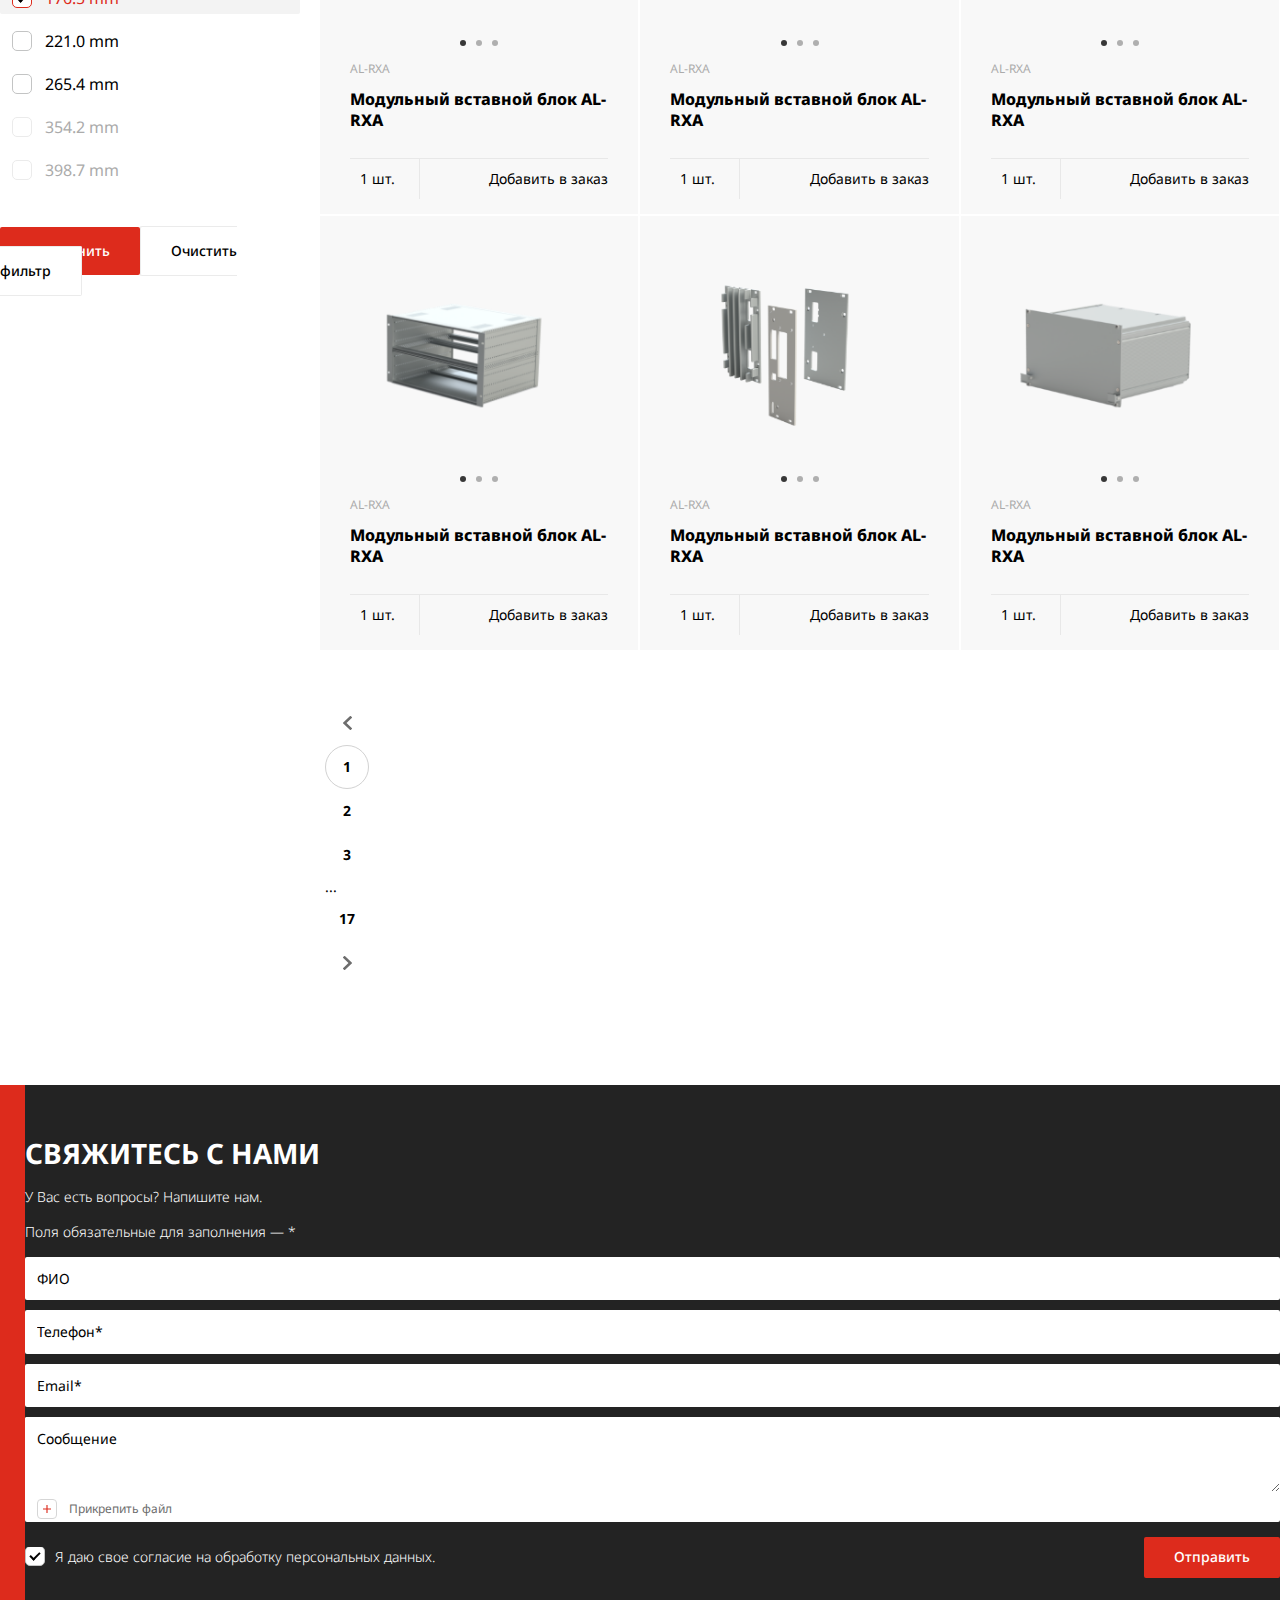
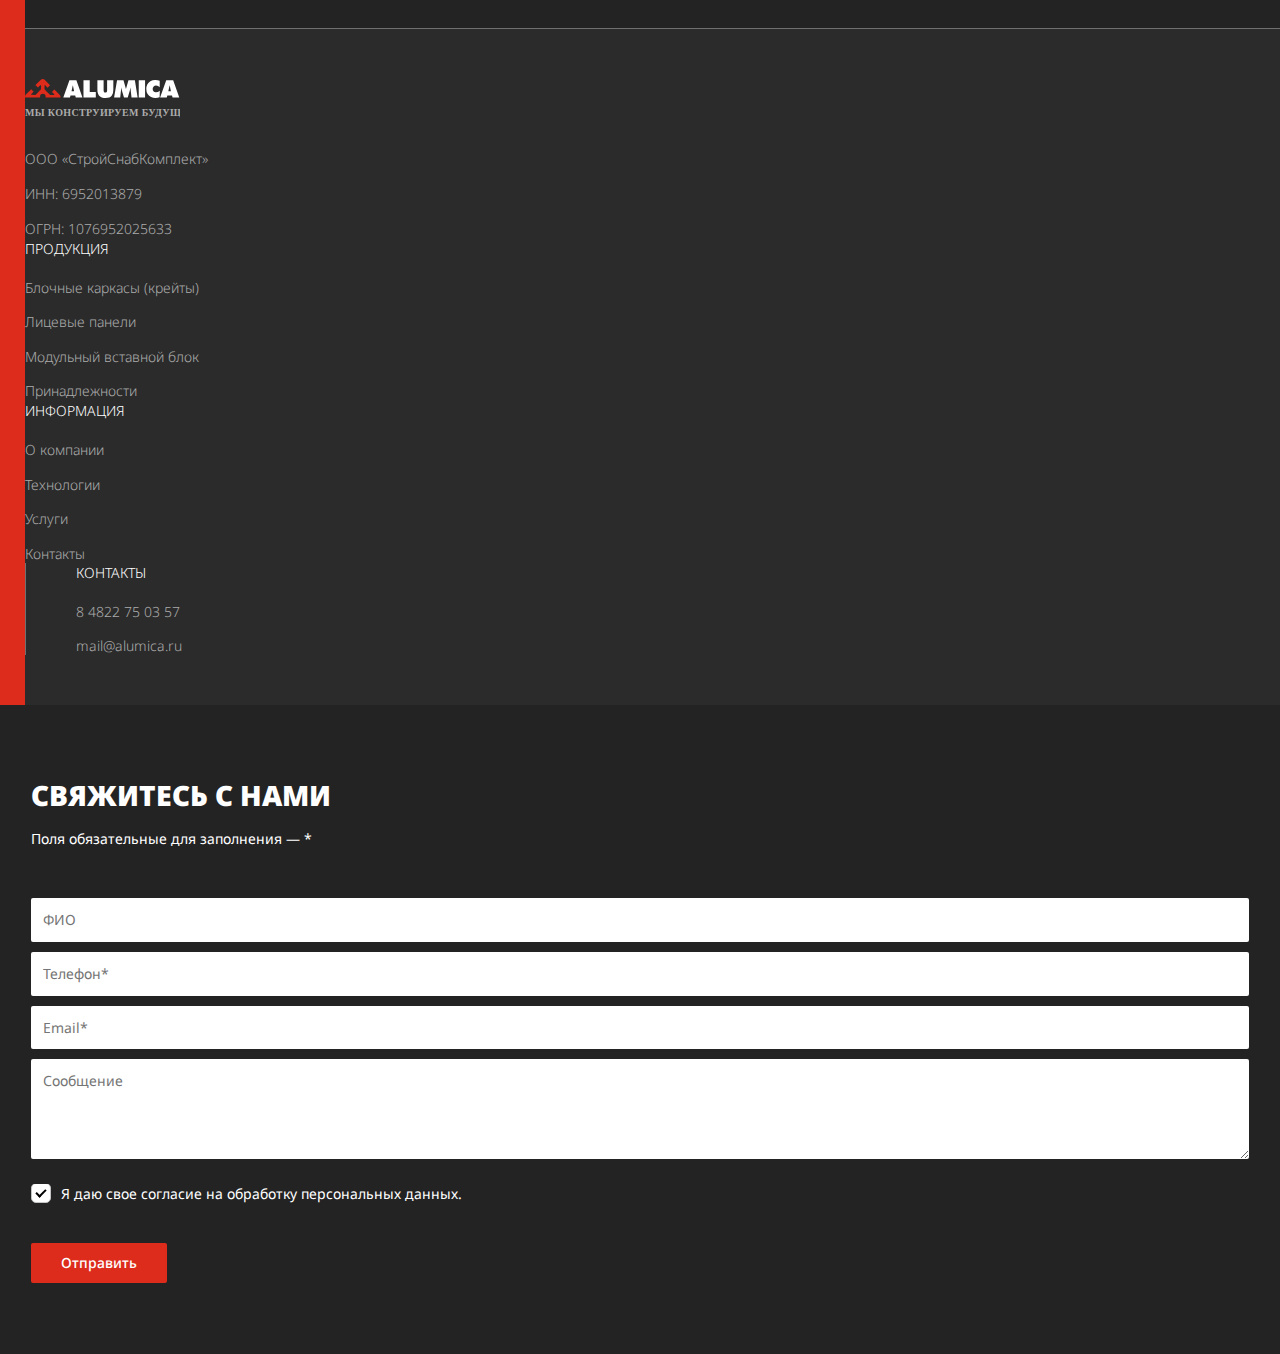
==== commit 6f356fe8: "last change" ====
--- a/src/catalog.html
+++ b/src/catalog.html
@@ -36,11 +36,54 @@
                     <ul class="main-menu"> 
                       <li class="main-menu__item"> <a class="main-menu__link" href="company.html">Компания</a></li>
                       <li class="main-menu__item"> <a class="main-menu__link" href="partners.html">О продукте</a></li>
-                      <li class="main-menu__item"> <a class="main-menu__link" href="history.html">Продукция</a></li>
-                      <li class="main-menu__item"> <a class="main-menu__link" href="partners.html">Технологии</a></li>
+                      <li class="main-menu__item dropdown"> <a class="main-menu__link" href="history.html">Продукция</a>
+                        <ul class="menu-dropdown"> 
+                          <li class="menu-dropdown__item"> <a class="menu-dropdown__link" href="#">19" Блочные каркасы (Крейт) </a></li>
+                          <li class="menu-dropdown__item"> <a class="menu-dropdown__link selected" href="#">19" Модульные вставные блоки (кассеты)</a></li>
+                          <li class="menu-dropdown__item"> <a class="menu-dropdown__link" href="#">Лицевые панели</a></li>
+                          <li class="menu-dropdown__item"> <a class="menu-dropdown__link" href="#">Принадлежности</a></li>
+                        </ul>
+                      </li>
+                      <li class="main-menu__item dropdown"><a class="main-menu__link" href="partners.html">Технологии</a>
+                        <ul class="menu-dropdown"> 
+                          <li class="menu-dropdown__item"> <a class="menu-dropdown__link" href="#">Супер технология 1</a></li>
+                          <li class="menu-dropdown__item"> <a class="menu-dropdown__link" href="#">Супер технология 2</a></li>
+                          <li class="menu-dropdown__item"> <a class="menu-dropdown__link" href="#">Супер технология 3</a></li>
+                        </ul>
+                      </li>
                       <li class="main-menu__item"> <a class="main-menu__link" href="history.html">Услуги</a></li>
                       <li class="main-menu__item"> <a class="main-menu__link" href="partners.html">Контакты</a></li>
                     </ul>
+                    <div class="main-menu__mobile">
+                      <div class="second-level"><div class="second-level__link"><a class="link-item" href="#">Компания</a></div>
+<div class="second-level__link"><a class="link-item" href="#">О продукте</a></div>
+<div class="second-level__item">						
+<a href="#" class="link"><span>Продукция</span></a>
+<div class="third-level">
+<a href="#" class="btn button button-green"><span>Продукция</span></a>
+<ul class="catalog-menu__list">
+<li><a href="#">19" Блочные каркасы (Крейт) </a></li>
+<li><a href="#" class="selected">19" Модульные вставные блоки (кассеты)</a></li>
+<li><a href="#">Лицевые панели</a></li>
+<li><a href="#">Принадлежности</a></li>
+</ul>											
+</div>
+</div>
+<div class="second-level__item">						
+<a href="#" class="link"><span>Технологии</span></a>
+<div class="third-level">
+<a href="#" class="btn button button-green"><span>Технологии</span></a>
+<ul class="catalog-menu__list">
+<li><a href="#">Технология 1</a></li>
+<li><a href="#">Технология 2</a></li>
+<li><a href="#">Технология 3</a></li>
+</ul>											
+</div>
+</div>
+<div class="second-level__link"><a class="link-item" href="#">Услуги</a></div>
+<div class="second-level__link"><a class="link-item" href="#">Контакты</a></div>
+                      </div>
+                    </div>
                   </div>
                 </div>
               </div>
@@ -68,442 +111,442 @@
                     </svg></a></div>
                 <div class="header-contacts"> 
                   <p> <a class="phone" href="tel:84822750357">8 4822 75 03 57</a></p>
-                  <p> <a class="email" href="mailto:mail@alumica.ru">mail@alumica.ru</a></p>
+                  <p> <a class="show-order email" href="mailto:mail@alumica.ru">mail@alumica.ru</a></p>
                 </div><a class="btn button button-red" href="#" data-bs-toggle="modal" data-bs-target="#exampleModal">Заказать звонок</a>
               </div>
             </div>
           </div>
         </div>
       </header>
-      <div class="breadcrumb-block"> 
-        <div class="container">
-          <nav aria-label="breadcrumb">
-            <ol class="breadcrumb">
-              <li class="breadcrumb-item"><a href="#">Главная</a></li>
-              <li class="breadcrumb-item"><a href="#">Продукция</a></li>
-              <li class="breadcrumb-item active" aria-current="page"> 
-                <div class="breadcrumb-item-active">19" Модульные вставные блоки (кассеты)</div>
-              </li>
-            </ol>
-          </nav>
-        </div>
-      </div>
-      <div class="catalog"> 
-        <div class="container"> 
-          <div class="catalog-caption"> 
-            <div class="row"> 
-              <div class="col-md-6 col-12">
-                <div class="catalog-caption__text">
-                  <h1>19" Модульные вставные блоки (кассеты)</h1>
-                </div>
-              </div>
-              <div class="col-md-6 col-12">
-                <div class="catalog-caption__image"><img src="assets/images/catalog-bg.png" alt=""></div>
-              </div>
-            </div>
-          </div>
-          <div class="catalog-content"> 
-            <div class="catalog-content__caption">
-              <h2>Продукция</h2>
-              <div class="filter-botton"> <img src="assets/images/filter.svg" alt=""></div>
-            </div>
-            <div class="catalog-content__flex">
-              <div class="catalog-content__flex_sidebar">
-                <div class="catalog-content__menu">	
-                  <ul class="catalog-menu__list"> 
-                    <li class="catalog-menu__item">	<a class="catalog-menu__link" href="#">19" Блочные каркасы (Крейт) </a></li>
-                    <li class="catalog-menu__item">	<a class="catalog-menu__link selected" href="#">19" Модульные вставные блоки (кассеты)</a></li>
-                    <li class="catalog-menu__item">	<a class="catalog-menu__link" href="#">Лицевые панели</a></li>
+      <main class="man-section">
+        <div class="breadcrumb-block"> 
+          <div class="container">
+            <nav aria-label="breadcrumb">
+              <ol class="breadcrumb">
+                <li class="breadcrumb-item"><a href="#">Главная</a></li>
+                <li class="breadcrumb-item"><a href="#">Продукция</a></li>
+                <li class="breadcrumb-item active" aria-current="page">19" Модульные вставные блоки (кассеты)</li>
+              </ol>
+            </nav>
+          </div>
+        </div>
+        <div class="catalog"> 
+          <div class="container"> 
+            <div class="catalog-caption"> 
+              <div class="row"> 
+                <div class="col-md-6 col-12">
+                  <div class="catalog-caption__text">
+                    <h1>19" Модульные вставные блоки (кассеты)</h1>
+                  </div>
+                </div>
+                <div class="col-md-6 col-12">
+                  <div class="catalog-caption__image"><img src="assets/images/catalog-bg.png" alt=""></div>
+                </div>
+              </div>
+            </div>
+            <div class="catalog-content"> 
+              <div class="catalog-content__caption">
+                <h2>Продукция</h2>
+                <div class="filter-botton"> <img src="assets/images/filter.svg" alt=""></div>
+              </div>
+              <div class="catalog-content__flex">
+                <div class="catalog-content__flex_sidebar">
+                  <div class="catalog-content__menu">	
+                    <ul class="catalog-menu__list"> 
+                      <li class="catalog-menu__item">	<a class="catalog-menu__link" href="#">19" Блочные каркасы (Крейт) </a></li>
+                      <li class="catalog-menu__item">	<a class="catalog-menu__link selected" href="#">19" Модульные вставные блоки (кассеты)</a></li>
+                      <li class="catalog-menu__item">	<a class="catalog-menu__link" href="#">Лицевые панели</a></li>
+                    </ul>
+                    <p class="catalog-menu__button">Принадлежности</p>
+                    <ul class="catalog-menu__dropdown"> 
+                      <li class="catalog-menu__dropdown_item"> <a class="catalog-menu__dropdown_link" href="#">Комплект панелей для блочного каркаса</a></li>
+                      <li class="catalog-menu__dropdown_item"> <a class="catalog-menu__dropdown_link" href="#">Комплект панелей для модульного вставного блока</a></li>
+                      <li class="catalog-menu__dropdown_item"> <a class="catalog-menu__dropdown_link" href="#">Перфорирование</a></li>
+                      <li class="catalog-menu__dropdown_item"> <a class="catalog-menu__dropdown_link selected" href="#">Задняя панель блочного каркаса</a></li>
+                      <li class="catalog-menu__dropdown_item"> <a class="catalog-menu__dropdown_link" href="#">Фиксатор панели</a></li>
+                      <li class="catalog-menu__dropdown_item"> <a class="catalog-menu__dropdown_link" href="#">Задняя панель модульного вставного блока</a></li>
+                      <li class="catalog-menu__dropdown_item"> <a class="catalog-menu__dropdown_link" href="#">Направляющие</a></li>
+                      <li class="catalog-menu__dropdown_item"> <a class="catalog-menu__dropdown_link" href="#">ЭМС для направляющей крейтовый</a></li>
+                      <li class="catalog-menu__dropdown_item"> <a class="catalog-menu__dropdown_link" href="#">ЭМС блочного каркаса (в кронштейн)</a></li>
+                      <li class="catalog-menu__dropdown_item"> <a class="catalog-menu__dropdown_link" href="#">Резьбовая вставка</a></li>
+                      <li class="catalog-menu__dropdown_item"> <a class="catalog-menu__dropdown_link" href="#">Ручки для кронштейнов </a></li>
+                      <li class="catalog-menu__dropdown_item"> <a class="catalog-menu__dropdown_link" href="#">Изоляционная полоса кросс платы</a></li>
+                      <li class="catalog-menu__dropdown_item"> <a class="catalog-menu__dropdown_link" href="#">Профиль промежуточный</a></li>
+                      <li class="catalog-menu__dropdown_item"> <a class="catalog-menu__dropdown_link" href="#">Рукоятка для лицевой панели </a></li>
+                      <li class="catalog-menu__dropdown_item"> <a class="catalog-menu__dropdown_link" href="#">Фиксатор печатной платы</a></li>
+                    </ul>
+                  </div>
+                  <div class="accordion" id="accordionExample">
+                    <div class="accordion-item"><span class="accordion-header" id="headingOne">
+                        <button class="accordion-button" type="button" data-bs-toggle="collapse" data-bs-target="#collapseOne" aria-expanded="true" aria-controls="collapseOne">Глубина</button></span>
+                      <div class="accordion-collapse collapse show" id="collapseOne" aria-labelledby="headingOne" data-bs-parent="#accordionExample">
+                        <div class="accordion-body">
+                          <div class="chekbox">
+                            <p>
+                              <input type="checkbox" id="id-1" checked="checked">
+                              <label for="id-1">185</label>
+                            </p>
+                            <p>
+                              <input type="checkbox" id="id-2" checked="checked">
+                              <label for="id-2">245</label>
+                            </p>
+                            <p>
+                              <input type="checkbox" id="id-3">
+                              <label for="id-3">285</label>
+                            </p>
+                            <p>
+                              <input type="checkbox" id="id-4">
+                              <label for="id-4">305</label>
+                            </p>
+                            <p>
+                              <input type="checkbox" id="id-5">
+                              <label for="id-5">345</label>
+                            </p>
+                            <p>
+                              <input type="checkbox" id="id-6">
+                              <label for="id-6">405</label>
+                            </p>
+                          </div>
+                        </div>
+                      </div>
+                    </div>
+                    <div class="accordion-item"><span class="accordion-header" id="headingTwo">
+                        <button class="accordion-button collapsed" type="button" data-bs-toggle="collapse" data-bs-target="#collapseTwo" aria-expanded="false" aria-controls="collapseTwo">Ширина</button></span>
+                      <div class="accordion-collapse collapse" id="collapseTwo" aria-labelledby="headingTwo" data-bs-parent="#accordionExample">
+                        <div class="accordion-body">
+                          <div class="chekbox">
+                            <p>
+                              <input type="checkbox" id="id-11">
+                              <label for="id-11">157,5 mm</label>
+                            </p>
+                            <p>
+                              <input type="checkbox" id="id-12">
+                              <label for="id-12">162.5 mm</label>
+                            </p>
+                            <p>
+                              <input type="checkbox" id="id-13" checked="checked">
+                              <label for="id-13">198.1 mm</label>
+                            </p>
+                            <p>
+                              <input type="checkbox" id="id-14">
+                              <label for="id-14">259.1 mm</label>
+                            </p>
+                            <p>
+                              <input type="checkbox" id="id-15">
+                              <label for="id-15">375.9 mm</label>
+                            </p>
+                            <p class="disabled">
+                              <input type="checkbox" id="id-16" disabled>
+                              <label for="id-16">482.6 mm</label>
+                            </p>
+                          </div>
+                        </div>
+                      </div>
+                    </div>
+                    <div class="accordion-item"><span class="accordion-header" id="headingThree">
+                        <button class="accordion-button collapsed" type="button" data-bs-toggle="collapse" data-bs-target="#collapseThree" aria-expanded="false" aria-controls="collapseThree">Высота</button></span>
+                      <div class="accordion-collapse collapse" id="collapseThree" aria-labelledby="headingThree" data-bs-parent="#accordionExample">
+                        <div class="accordion-body">
+                          <div class="chekbox">
+                            <p class="disabled">
+                              <input type="checkbox" id="id-21" disabled>
+                              <label for="id-21">87.6 mm</label>
+                            </p>
+                            <p>
+                              <input type="checkbox" id="id-22">
+                              <label for="id-22">132.0 mm</label>
+                            </p>
+                            <p>
+                              <input type="checkbox" id="id-23" checked="checked">
+                              <label for="id-23">176.5 mm</label>
+                            </p>
+                            <p>
+                              <input type="checkbox" id="id-24">
+                              <label for="id-24">221.0 mm</label>
+                            </p>
+                            <p>
+                              <input type="checkbox" id="id-25">
+                              <label for="id-25">265.4 mm</label>
+                            </p>
+                            <p class="disabled">
+                              <input type="checkbox" id="id-26" disabled>
+                              <label for="id-26">354.2 mm</label>
+                            </p>
+                            <p class="disabled">
+                              <input type="checkbox" id="id-27" disabled>
+                              <label for="id-27">398.7 mm</label>
+                            </p>
+                          </div>
+                        </div>
+                      </div>
+                    </div>
+                  </div>
+                  <div class="catalog-content__menu_button"><a class="btn button button-red" href="#">Применить</a><a class="btn button button-white" href="#">Очистить фильтр</a></div>
+                </div>
+                <div class="catalog-content__flex_content">
+                  <div class="catalog-flex"> 
+                    <div class="catalog-block">
+                      <div class="catalog-block__image"> <a href="#">
+                          <div class="slider-image__full">
+                            <div class="images-preview"><img class="image" src="assets/images/slide-2.png"><img class="image" src="assets/images/slide-3.png"><img class="image" src="assets/images/slide-4.png"></div>
+                          </div>
+                          <div class="catalog-slider-mobile swiper">
+                            <div class="swiper-wrapper">
+                              <div class="swiper-slide"><img class="image" src="assets/images/slide-2.png"></div>
+                              <div class="swiper-slide"><img class="image" src="assets/images/slide-3.png"></div>
+                              <div class="swiper-slide"><img class="image" src="assets/images/slide-4.png"></div>
+                            </div>
+                            <div class="swiper-pagination"></div>
+                          </div></a></div>
+                      <div class="catalog-block__text">
+                        <p>AL-RXA</p><a class="link" href="#">Модульный вставной блок AL-RXA</a>
+                        <div class="action">
+                          <input class="input-count" type="text" value="1 шт."><a class="add_to_basket" href="#"> <span class="text">Добавить в заказ </span><span class="add-text">Добавлен</span></a>
+                        </div>
+                      </div>
+                    </div>
+                    <div class="catalog-block">
+                      <div class="catalog-block__image"> <a href="#">
+                          <div class="slider-image__full">
+                            <div class="images-preview"><img class="image" src="assets/images/slide-3.png"><img class="image" src="assets/images/slide-4.png"><img class="image" src="assets/images/slide-2.png"></div>
+                          </div>
+                          <div class="catalog-slider-mobile swiper">
+                            <div class="swiper-wrapper">
+                              <div class="swiper-slide"><img class="image" src="assets/images/slide-3.png"></div>
+                              <div class="swiper-slide"><img class="image" src="assets/images/slide-2.png"></div>
+                              <div class="swiper-slide"><img class="image" src="assets/images/slide-4.png"></div>
+                            </div>
+                            <div class="swiper-pagination"></div>
+                          </div></a></div>
+                      <div class="catalog-block__text">
+                        <p>AL-RXA</p><a class="link" href="#">Модульный вставной блок AL-RXA</a>
+                        <div class="action">
+                          <input class="input-count" type="text" value="1 шт."><a class="add_to_basket" href="#"> <span class="text">Добавить в заказ </span><span class="add-text">Добавлен</span></a>
+                        </div>
+                      </div>
+                    </div>
+                    <div class="catalog-block">
+                      <div class="catalog-block__image"> <a href="#">
+                          <div class="slider-image__full">
+                            <div class="images-preview"><img class="image" src="assets/images/slide-4.png"><img class="image" src="assets/images/slide-3.png"><img class="image" src="assets/images/slide-2.png"></div>
+                          </div>
+                          <div class="catalog-slider-mobile swiper">
+                            <div class="swiper-wrapper">
+                              <div class="swiper-slide"><img class="image" src="assets/images/slide-4.png"></div>
+                              <div class="swiper-slide"><img class="image" src="assets/images/slide-3.png"></div>
+                              <div class="swiper-slide"><img class="image" src="assets/images/slide-4.png"></div>
+                            </div>
+                            <div class="swiper-pagination"></div>
+                          </div></a></div>
+                      <div class="catalog-block__text">
+                        <p>AL-RXA</p><a class="link" href="#">Модульный вставной блок AL-RXA</a>
+                        <div class="action">
+                          <input class="input-count" type="text" value="1 шт."><a class="add_to_basket" href="#"> <span class="text">Добавить в заказ </span><span class="add-text">Добавлен</span></a>
+                        </div>
+                      </div>
+                    </div>
+                    <div class="catalog-block">
+                      <div class="catalog-block__image"> <a href="#">
+                          <div class="slider-image__full">
+                            <div class="images-preview"><img class="image" src="assets/images/slide-3.png"><img class="image" src="assets/images/slide-4.png"><img class="image" src="assets/images/slide-2.png"></div>
+                          </div>
+                          <div class="catalog-slider-mobile swiper">
+                            <div class="swiper-wrapper">
+                              <div class="swiper-slide"><img class="image" src="assets/images/slide-3.png"></div>
+                              <div class="swiper-slide"><img class="image" src="assets/images/slide-3.png"></div>
+                              <div class="swiper-slide"><img class="image" src="assets/images/slide-4.png"></div>
+                            </div>
+                            <div class="swiper-pagination"></div>
+                          </div></a></div>
+                      <div class="catalog-block__text">
+                        <p>AL-RXA</p><a class="link" href="#">Модульный вставной блок AL-RXA</a>
+                        <div class="action">
+                          <input class="input-count" type="text" value="1 шт."><a class="add_to_basket" href="#"> <span class="text">Добавить в заказ </span><span class="add-text">Добавлен</span></a>
+                        </div>
+                      </div>
+                    </div>
+                    <div class="catalog-block">
+                      <div class="catalog-block__image"> <a href="#">
+                          <div class="slider-image__full">
+                            <div class="images-preview"><img class="image" src="assets/images/slide-4.png"><img class="image" src="assets/images/slide-3.png"><img class="image" src="assets/images/slide-2.png"></div>
+                          </div>
+                          <div class="catalog-slider-mobile swiper">
+                            <div class="swiper-wrapper">
+                              <div class="swiper-slide"><img class="image" src="assets/images/slide-4.png"></div>
+                              <div class="swiper-slide"><img class="image" src="assets/images/slide-3.png"></div>
+                              <div class="swiper-slide"><img class="image" src="assets/images/slide-4.png"></div>
+                            </div>
+                            <div class="swiper-pagination"></div>
+                          </div></a></div>
+                      <div class="catalog-block__text">
+                        <p>AL-RXA</p><a class="link" href="#">Модульный вставной блок AL-RXA</a>
+                        <div class="action">
+                          <input class="input-count" type="text" value="1 шт."><a class="add_to_basket" href="#"> <span class="text">Добавить в заказ </span><span class="add-text">Добавлен</span></a>
+                        </div>
+                      </div>
+                    </div>
+                    <div class="catalog-block">
+                      <div class="catalog-block__image"> <a href="#">
+                          <div class="slider-image__full">
+                            <div class="images-preview"><img class="image" src="assets/images/slide-2.png"><img class="image" src="assets/images/slide-3.png"><img class="image" src="assets/images/slide-4.png"></div>
+                          </div>
+                          <div class="catalog-slider-mobile swiper">
+                            <div class="swiper-wrapper">
+                              <div class="swiper-slide"><img class="image" src="assets/images/slide-2.png"></div>
+                              <div class="swiper-slide"><img class="image" src="assets/images/slide-3.png"></div>
+                              <div class="swiper-slide"><img class="image" src="assets/images/slide-4.png"></div>
+                            </div>
+                            <div class="swiper-pagination"></div>
+                          </div></a></div>
+                      <div class="catalog-block__text">
+                        <p>AL-RXA</p><a class="link" href="#">Модульный вставной блок AL-RXA</a>
+                        <div class="action">
+                          <input class="input-count" type="text" value="1 шт."><a class="add_to_basket" href="#"> <span class="text">Добавить в заказ </span><span class="add-text">Добавлен</span></a>
+                        </div>
+                      </div>
+                    </div>
+                    <div class="catalog-block">
+                      <div class="catalog-block__image"> <a href="#">
+                          <div class="slider-image__full">
+                            <div class="images-preview"><img class="image" src="assets/images/slide-2.png"><img class="image" src="assets/images/slide-3.png"><img class="image" src="assets/images/slide-4.png"></div>
+                          </div>
+                          <div class="catalog-slider-mobile swiper">
+                            <div class="swiper-wrapper">
+                              <div class="swiper-slide"><img class="image" src="assets/images/slide-2.png"></div>
+                              <div class="swiper-slide"><img class="image" src="assets/images/slide-3.png"></div>
+                              <div class="swiper-slide"><img class="image" src="assets/images/slide-4.png"></div>
+                            </div>
+                            <div class="swiper-pagination"></div>
+                          </div></a></div>
+                      <div class="catalog-block__text">
+                        <p>AL-RXA</p><a class="link" href="#">Модульный вставной блок AL-RXA</a>
+                        <div class="action">
+                          <input class="input-count" type="text" value="1 шт."><a class="add_to_basket" href="#"> <span class="text">Добавить в заказ </span><span class="add-text">Добавлен</span></a>
+                        </div>
+                      </div>
+                    </div>
+                    <div class="catalog-block">
+                      <div class="catalog-block__image"> <a href="#">
+                          <div class="slider-image__full">
+                            <div class="images-preview"><img class="image" src="assets/images/slide-3.png"><img class="image" src="assets/images/slide-4.png"><img class="image" src="assets/images/slide-2.png"></div>
+                          </div>
+                          <div class="catalog-slider-mobile swiper">
+                            <div class="swiper-wrapper">
+                              <div class="swiper-slide"><img class="image" src="assets/images/slide-3.png"></div>
+                              <div class="swiper-slide"><img class="image" src="assets/images/slide-3.png"></div>
+                              <div class="swiper-slide"><img class="image" src="assets/images/slide-4.png"></div>
+                            </div>
+                            <div class="swiper-pagination"></div>
+                          </div></a></div>
+                      <div class="catalog-block__text">
+                        <p>AL-RXA</p><a class="link" href="#">Модульный вставной блок AL-RXA</a>
+                        <div class="action">
+                          <input class="input-count" type="text" value="1 шт."><a class="add_to_basket" href="#"> <span class="text">Добавить в заказ </span><span class="add-text">Добавлен</span></a>
+                        </div>
+                      </div>
+                    </div>
+                    <div class="catalog-block">
+                      <div class="catalog-block__image"> <a href="#">
+                          <div class="slider-image__full">
+                            <div class="images-preview"><img class="image" src="assets/images/slide-4.png"><img class="image" src="assets/images/slide-3.png"><img class="image" src="assets/images/slide-2.png"></div>
+                          </div>
+                          <div class="catalog-slider-mobile swiper">
+                            <div class="swiper-wrapper">
+                              <div class="swiper-slide"><img class="image" src="assets/images/slide-4.png"></div>
+                              <div class="swiper-slide"><img class="image" src="assets/images/slide-3.png"></div>
+                              <div class="swiper-slide"><img class="image" src="assets/images/slide-4.png"></div>
+                            </div>
+                            <div class="swiper-pagination"></div>
+                          </div></a></div>
+                      <div class="catalog-block__text">
+                        <p>AL-RXA</p><a class="link" href="#">Модульный вставной блок AL-RXA</a>
+                        <div class="action">
+                          <input class="input-count" type="text" value="1 шт."><a class="add_to_basket" href="#"> <span class="text">Добавить в заказ </span><span class="add-text">Добавлен</span></a>
+                        </div>
+                      </div>
+                    </div>
+                    <div class="catalog-block">
+                      <div class="catalog-block__image"> <a href="#">
+                          <div class="slider-image__full">
+                            <div class="images-preview"><img class="image" src="assets/images/slide-3.png"><img class="image" src="assets/images/slide-4.png"><img class="image" src="assets/images/slide-2.png"></div>
+                          </div>
+                          <div class="catalog-slider-mobile swiper">
+                            <div class="swiper-wrapper">
+                              <div class="swiper-slide"><img class="image" src="assets/images/slide-3.png"></div>
+                              <div class="swiper-slide"><img class="image" src="assets/images/slide-3.png"></div>
+                              <div class="swiper-slide"><img class="image" src="assets/images/slide-4.png"></div>
+                            </div>
+                            <div class="swiper-pagination"></div>
+                          </div></a></div>
+                      <div class="catalog-block__text">
+                        <p>AL-RXA</p><a class="link" href="#">Модульный вставной блок AL-RXA</a>
+                        <div class="action">
+                          <input class="input-count" type="text" value="1 шт."><a class="add_to_basket" href="#"> <span class="text">Добавить в заказ </span><span class="add-text">Добавлен</span></a>
+                        </div>
+                      </div>
+                    </div>
+                    <div class="catalog-block">
+                      <div class="catalog-block__image"> <a href="#">
+                          <div class="slider-image__full">
+                            <div class="images-preview"><img class="image" src="assets/images/slide-4.png"><img class="image" src="assets/images/slide-3.png"><img class="image" src="assets/images/slide-2.png"></div>
+                          </div>
+                          <div class="catalog-slider-mobile swiper">
+                            <div class="swiper-wrapper">
+                              <div class="swiper-slide"><img class="image" src="assets/images/slide-4.png"></div>
+                              <div class="swiper-slide"><img class="image" src="assets/images/slide-3.png"></div>
+                              <div class="swiper-slide"><img class="image" src="assets/images/slide-4.png"></div>
+                            </div>
+                            <div class="swiper-pagination"></div>
+                          </div></a></div>
+                      <div class="catalog-block__text">
+                        <p>AL-RXA</p><a class="link" href="#">Модульный вставной блок AL-RXA</a>
+                        <div class="action">
+                          <input class="input-count" type="text" value="1 шт."><a class="add_to_basket" href="#"> <span class="text">Добавить в заказ </span><span class="add-text">Добавлен</span></a>
+                        </div>
+                      </div>
+                    </div>
+                    <div class="catalog-block">
+                      <div class="catalog-block__image"> <a href="#">
+                          <div class="slider-image__full">
+                            <div class="images-preview"><img class="image" src="assets/images/slide-2.png"><img class="image" src="assets/images/slide-3.png"><img class="image" src="assets/images/slide-4.png"></div>
+                          </div>
+                          <div class="catalog-slider-mobile swiper">
+                            <div class="swiper-wrapper">
+                              <div class="swiper-slide"><img class="image" src="assets/images/slide-2.png"></div>
+                              <div class="swiper-slide"><img class="image" src="assets/images/slide-3.png"></div>
+                              <div class="swiper-slide"><img class="image" src="assets/images/slide-4.png"></div>
+                            </div>
+                            <div class="swiper-pagination"></div>
+                          </div></a></div>
+                      <div class="catalog-block__text">
+                        <p>AL-RXA</p><a class="link" href="#">Модульный вставной блок AL-RXA</a>
+                        <div class="action">
+                          <input class="input-count" type="text" value="1 шт."><a class="add_to_basket" href="#"> <span class="text">Добавить в заказ </span><span class="add-text">Добавлен</span></a>
+                        </div>
+                      </div>
+                    </div>
+                  </div>
+                  <ul class="pagination">
+                    <li class="page-item"><a class="page-link" href="#">
+                        <svg xmlns="http://www.w3.org/2000/svg" width="9" height="14" viewBox="0 0 9 14">
+                          <path id="chevron-left" d="M27.731,44.118l6.6-6.23a.85.85,0,0,1,1.153,0l.77.727a.739.739,0,0,1,0,1.087l-5.231,4.961,5.231,4.961a.739.739,0,0,1,0,1.087l-.77.727a.85.85,0,0,1-1.153,0l-6.6-6.231A.739.739,0,0,1,27.731,44.118Z" transform="translate(-27.493 -37.663)" fill="#6D6D6D"></path>
+                        </svg></a></li>
+                    <li class="page-item"><a class="page-link active" href="#">1</a></li>
+                    <li class="page-item"><a class="page-link" href="#">2</a></li>
+                    <li class="page-item"><a class="page-link" href="#">3</a></li>
+                    <li class="page-item">...</li>
+                    <li class="page-item"><a class="page-link" href="#">17</a></li>
+                    <li class="page-item"><a class="page-link" href="#"> 
+                        <svg xmlns="http://www.w3.org/2000/svg" width="9" height="14" viewBox="0 0 9 14">
+                          <path id="chevron-left" d="M36.254,44.118l-6.6-6.23a.85.85,0,0,0-1.153,0l-.77.727a.739.739,0,0,0,0,1.087l5.231,4.961L27.73,49.624a.739.739,0,0,0,0,1.087l.77.727a.85.85,0,0,0,1.153,0l6.6-6.231A.739.739,0,0,0,36.254,44.118Z" transform="translate(-27.493 -37.663)" fill="#6D6D6D"></path>
+                        </svg></a></li>
                   </ul>
-                  <p class="catalog-menu__button">Принадлежности</p>
-                  <ul class="catalog-menu__dropdown"> 
-                    <li class="catalog-menu__dropdown_item"> <a class="catalog-menu__dropdown_link" href="#">Комплект панелей для блочного каркаса</a></li>
-                    <li class="catalog-menu__dropdown_item"> <a class="catalog-menu__dropdown_link" href="#">Комплект панелей для модульного вставного блока</a></li>
-                    <li class="catalog-menu__dropdown_item"> <a class="catalog-menu__dropdown_link" href="#">Перфорирование</a></li>
-                    <li class="catalog-menu__dropdown_item"> <a class="catalog-menu__dropdown_link selected" href="#">Задняя панель блочного каркаса</a></li>
-                    <li class="catalog-menu__dropdown_item"> <a class="catalog-menu__dropdown_link" href="#">Фиксатор панели</a></li>
-                    <li class="catalog-menu__dropdown_item"> <a class="catalog-menu__dropdown_link" href="#">Задняя панель модульного вставного блока</a></li>
-                    <li class="catalog-menu__dropdown_item"> <a class="catalog-menu__dropdown_link" href="#">Направляющие</a></li>
-                    <li class="catalog-menu__dropdown_item"> <a class="catalog-menu__dropdown_link" href="#">ЭМС для направляющей крейтовый</a></li>
-                    <li class="catalog-menu__dropdown_item"> <a class="catalog-menu__dropdown_link" href="#">ЭМС блочного каркаса (в кронштейн)</a></li>
-                    <li class="catalog-menu__dropdown_item"> <a class="catalog-menu__dropdown_link" href="#">Резьбовая вставка</a></li>
-                    <li class="catalog-menu__dropdown_item"> <a class="catalog-menu__dropdown_link" href="#">Ручки для кронштейнов </a></li>
-                    <li class="catalog-menu__dropdown_item"> <a class="catalog-menu__dropdown_link" href="#">Изоляционная полоса кросс платы</a></li>
-                    <li class="catalog-menu__dropdown_item"> <a class="catalog-menu__dropdown_link" href="#">Профиль промежуточный</a></li>
-                    <li class="catalog-menu__dropdown_item"> <a class="catalog-menu__dropdown_link" href="#">Рукоятка для лицевой панели </a></li>
-                    <li class="catalog-menu__dropdown_item"> <a class="catalog-menu__dropdown_link" href="#">Фиксатор печатной платы</a></li>
-                  </ul>
-                </div>
-                <div class="accordion" id="accordionExample">
-                  <div class="accordion-item"><span class="accordion-header" id="headingOne">
-                      <button class="accordion-button" type="button" data-bs-toggle="collapse" data-bs-target="#collapseOne" aria-expanded="true" aria-controls="collapseOne">Глубина</button></span>
-                    <div class="accordion-collapse collapse show" id="collapseOne" aria-labelledby="headingOne" data-bs-parent="#accordionExample">
-                      <div class="accordion-body">
-                        <div class="chekbox">
-                          <p>
-                            <input type="checkbox" id="id-1" checked="checked">
-                            <label for="id-1">185</label>
-                          </p>
-                          <p>
-                            <input type="checkbox" id="id-2" checked="checked">
-                            <label for="id-2">245</label>
-                          </p>
-                          <p>
-                            <input type="checkbox" id="id-3">
-                            <label for="id-3">285</label>
-                          </p>
-                          <p>
-                            <input type="checkbox" id="id-4">
-                            <label for="id-4">305</label>
-                          </p>
-                          <p>
-                            <input type="checkbox" id="id-5">
-                            <label for="id-5">345</label>
-                          </p>
-                          <p>
-                            <input type="checkbox" id="id-6">
-                            <label for="id-6">405</label>
-                          </p>
-                        </div>
-                      </div>
-                    </div>
-                  </div>
-                  <div class="accordion-item"><span class="accordion-header" id="headingTwo">
-                      <button class="accordion-button collapsed" type="button" data-bs-toggle="collapse" data-bs-target="#collapseTwo" aria-expanded="false" aria-controls="collapseTwo">Ширина</button></span>
-                    <div class="accordion-collapse collapse" id="collapseTwo" aria-labelledby="headingTwo" data-bs-parent="#accordionExample">
-                      <div class="accordion-body">
-                        <div class="chekbox">
-                          <p>
-                            <input type="checkbox" id="id-11">
-                            <label for="id-11">157,5 mm</label>
-                          </p>
-                          <p>
-                            <input type="checkbox" id="id-12">
-                            <label for="id-12">162.5 mm</label>
-                          </p>
-                          <p>
-                            <input type="checkbox" id="id-13" checked="checked">
-                            <label for="id-13">198.1 mm</label>
-                          </p>
-                          <p>
-                            <input type="checkbox" id="id-14">
-                            <label for="id-14">259.1 mm</label>
-                          </p>
-                          <p>
-                            <input type="checkbox" id="id-15">
-                            <label for="id-15">375.9 mm</label>
-                          </p>
-                          <p class="disabled">
-                            <input type="checkbox" id="id-16" disabled>
-                            <label for="id-16">482.6 mm</label>
-                          </p>
-                        </div>
-                      </div>
-                    </div>
-                  </div>
-                  <div class="accordion-item"><span class="accordion-header" id="headingThree">
-                      <button class="accordion-button collapsed" type="button" data-bs-toggle="collapse" data-bs-target="#collapseThree" aria-expanded="false" aria-controls="collapseThree">Высота</button></span>
-                    <div class="accordion-collapse collapse" id="collapseThree" aria-labelledby="headingThree" data-bs-parent="#accordionExample">
-                      <div class="accordion-body">
-                        <div class="chekbox">
-                          <p class="disabled">
-                            <input type="checkbox" id="id-21" disabled>
-                            <label for="id-21">87.6 mm</label>
-                          </p>
-                          <p>
-                            <input type="checkbox" id="id-22">
-                            <label for="id-22">132.0 mm</label>
-                          </p>
-                          <p>
-                            <input type="checkbox" id="id-23" checked="checked">
-                            <label for="id-23">176.5 mm</label>
-                          </p>
-                          <p>
-                            <input type="checkbox" id="id-24">
-                            <label for="id-24">221.0 mm</label>
-                          </p>
-                          <p>
-                            <input type="checkbox" id="id-25">
-                            <label for="id-25">265.4 mm</label>
-                          </p>
-                          <p class="disabled">
-                            <input type="checkbox" id="id-26" disabled>
-                            <label for="id-26">354.2 mm</label>
-                          </p>
-                          <p class="disabled">
-                            <input type="checkbox" id="id-27" disabled>
-                            <label for="id-27">398.7 mm</label>
-                          </p>
-                        </div>
-                      </div>
-                    </div>
-                  </div>
-                </div>
-                <div class="catalog-content__menu_button"><a class="btn button button-red" href="#">Применить</a><a class="btn button button-white" href="#">Очистить фильтр</a></div>
-              </div>
-              <div class="catalog-content__flex_content">
-                <div class="catalog-flex"> 
-                  <div class="catalog-block">
-                    <div class="catalog-block__image"> <a href="#">
-                        <div class="slider-image__full">
-                          <div class="images-preview"><img class="image" src="assets/images/slide-2.png"><img class="image" src="assets/images/slide-3.png"><img class="image" src="assets/images/slide-4.png"></div>
-                        </div>
-                        <div class="catalog-slider-mobile swiper">
-                          <div class="swiper-wrapper">
-                            <div class="swiper-slide"><img class="image" src="assets/images/slide-2.png"></div>
-                            <div class="swiper-slide"><img class="image" src="assets/images/slide-3.png"></div>
-                            <div class="swiper-slide"><img class="image" src="assets/images/slide-4.png"></div>
-                          </div>
-                          <div class="swiper-pagination"></div>
-                        </div></a></div>
-                    <div class="catalog-block__text">
-                      <p>AL-RXA</p><a class="link" href="#">Модульный вставной блок AL-RXA</a>
-                      <div class="action">
-                        <input class="input-count" type="text" value="1 шт."><a class="add_to_basket" href="#"> <span class="text">Добавить в заказ </span><span class="add-text">Добавлен</span></a>
-                      </div>
-                    </div>
-                  </div>
-                  <div class="catalog-block">
-                    <div class="catalog-block__image"> <a href="#">
-                        <div class="slider-image__full">
-                          <div class="images-preview"><img class="image" src="assets/images/slide-3.png"><img class="image" src="assets/images/slide-4.png"><img class="image" src="assets/images/slide-2.png"></div>
-                        </div>
-                        <div class="catalog-slider-mobile swiper">
-                          <div class="swiper-wrapper">
-                            <div class="swiper-slide"><img class="image" src="assets/images/slide-3.png"></div>
-                            <div class="swiper-slide"><img class="image" src="assets/images/slide-2.png"></div>
-                            <div class="swiper-slide"><img class="image" src="assets/images/slide-4.png"></div>
-                          </div>
-                          <div class="swiper-pagination"></div>
-                        </div></a></div>
-                    <div class="catalog-block__text">
-                      <p>AL-RXA</p><a class="link" href="#">Модульный вставной блок AL-RXA</a>
-                      <div class="action">
-                        <input class="input-count" type="text" value="1 шт."><a class="add_to_basket" href="#"> <span class="text">Добавить в заказ </span><span class="add-text">Добавлен</span></a>
-                      </div>
-                    </div>
-                  </div>
-                  <div class="catalog-block">
-                    <div class="catalog-block__image"> <a href="#">
-                        <div class="slider-image__full">
-                          <div class="images-preview"><img class="image" src="assets/images/slide-4.png"><img class="image" src="assets/images/slide-3.png"><img class="image" src="assets/images/slide-2.png"></div>
-                        </div>
-                        <div class="catalog-slider-mobile swiper">
-                          <div class="swiper-wrapper">
-                            <div class="swiper-slide"><img class="image" src="assets/images/slide-4.png"></div>
-                            <div class="swiper-slide"><img class="image" src="assets/images/slide-3.png"></div>
-                            <div class="swiper-slide"><img class="image" src="assets/images/slide-4.png"></div>
-                          </div>
-                          <div class="swiper-pagination"></div>
-                        </div></a></div>
-                    <div class="catalog-block__text">
-                      <p>AL-RXA</p><a class="link" href="#">Модульный вставной блок AL-RXA</a>
-                      <div class="action">
-                        <input class="input-count" type="text" value="1 шт."><a class="add_to_basket" href="#"> <span class="text">Добавить в заказ </span><span class="add-text">Добавлен</span></a>
-                      </div>
-                    </div>
-                  </div>
-                  <div class="catalog-block">
-                    <div class="catalog-block__image"> <a href="#">
-                        <div class="slider-image__full">
-                          <div class="images-preview"><img class="image" src="assets/images/slide-3.png"><img class="image" src="assets/images/slide-4.png"><img class="image" src="assets/images/slide-2.png"></div>
-                        </div>
-                        <div class="catalog-slider-mobile swiper">
-                          <div class="swiper-wrapper">
-                            <div class="swiper-slide"><img class="image" src="assets/images/slide-3.png"></div>
-                            <div class="swiper-slide"><img class="image" src="assets/images/slide-3.png"></div>
-                            <div class="swiper-slide"><img class="image" src="assets/images/slide-4.png"></div>
-                          </div>
-                          <div class="swiper-pagination"></div>
-                        </div></a></div>
-                    <div class="catalog-block__text">
-                      <p>AL-RXA</p><a class="link" href="#">Модульный вставной блок AL-RXA</a>
-                      <div class="action">
-                        <input class="input-count" type="text" value="1 шт."><a class="add_to_basket" href="#"> <span class="text">Добавить в заказ </span><span class="add-text">Добавлен</span></a>
-                      </div>
-                    </div>
-                  </div>
-                  <div class="catalog-block">
-                    <div class="catalog-block__image"> <a href="#">
-                        <div class="slider-image__full">
-                          <div class="images-preview"><img class="image" src="assets/images/slide-4.png"><img class="image" src="assets/images/slide-3.png"><img class="image" src="assets/images/slide-2.png"></div>
-                        </div>
-                        <div class="catalog-slider-mobile swiper">
-                          <div class="swiper-wrapper">
-                            <div class="swiper-slide"><img class="image" src="assets/images/slide-4.png"></div>
-                            <div class="swiper-slide"><img class="image" src="assets/images/slide-3.png"></div>
-                            <div class="swiper-slide"><img class="image" src="assets/images/slide-4.png"></div>
-                          </div>
-                          <div class="swiper-pagination"></div>
-                        </div></a></div>
-                    <div class="catalog-block__text">
-                      <p>AL-RXA</p><a class="link" href="#">Модульный вставной блок AL-RXA</a>
-                      <div class="action">
-                        <input class="input-count" type="text" value="1 шт."><a class="add_to_basket" href="#"> <span class="text">Добавить в заказ </span><span class="add-text">Добавлен</span></a>
-                      </div>
-                    </div>
-                  </div>
-                  <div class="catalog-block">
-                    <div class="catalog-block__image"> <a href="#">
-                        <div class="slider-image__full">
-                          <div class="images-preview"><img class="image" src="assets/images/slide-2.png"><img class="image" src="assets/images/slide-3.png"><img class="image" src="assets/images/slide-4.png"></div>
-                        </div>
-                        <div class="catalog-slider-mobile swiper">
-                          <div class="swiper-wrapper">
-                            <div class="swiper-slide"><img class="image" src="assets/images/slide-2.png"></div>
-                            <div class="swiper-slide"><img class="image" src="assets/images/slide-3.png"></div>
-                            <div class="swiper-slide"><img class="image" src="assets/images/slide-4.png"></div>
-                          </div>
-                          <div class="swiper-pagination"></div>
-                        </div></a></div>
-                    <div class="catalog-block__text">
-                      <p>AL-RXA</p><a class="link" href="#">Модульный вставной блок AL-RXA</a>
-                      <div class="action">
-                        <input class="input-count" type="text" value="1 шт."><a class="add_to_basket" href="#"> <span class="text">Добавить в заказ </span><span class="add-text">Добавлен</span></a>
-                      </div>
-                    </div>
-                  </div>
-                  <div class="catalog-block">
-                    <div class="catalog-block__image"> <a href="#">
-                        <div class="slider-image__full">
-                          <div class="images-preview"><img class="image" src="assets/images/slide-2.png"><img class="image" src="assets/images/slide-3.png"><img class="image" src="assets/images/slide-4.png"></div>
-                        </div>
-                        <div class="catalog-slider-mobile swiper">
-                          <div class="swiper-wrapper">
-                            <div class="swiper-slide"><img class="image" src="assets/images/slide-2.png"></div>
-                            <div class="swiper-slide"><img class="image" src="assets/images/slide-3.png"></div>
-                            <div class="swiper-slide"><img class="image" src="assets/images/slide-4.png"></div>
-                          </div>
-                          <div class="swiper-pagination"></div>
-                        </div></a></div>
-                    <div class="catalog-block__text">
-                      <p>AL-RXA</p><a class="link" href="#">Модульный вставной блок AL-RXA</a>
-                      <div class="action">
-                        <input class="input-count" type="text" value="1 шт."><a class="add_to_basket" href="#"> <span class="text">Добавить в заказ </span><span class="add-text">Добавлен</span></a>
-                      </div>
-                    </div>
-                  </div>
-                  <div class="catalog-block">
-                    <div class="catalog-block__image"> <a href="#">
-                        <div class="slider-image__full">
-                          <div class="images-preview"><img class="image" src="assets/images/slide-3.png"><img class="image" src="assets/images/slide-4.png"><img class="image" src="assets/images/slide-2.png"></div>
-                        </div>
-                        <div class="catalog-slider-mobile swiper">
-                          <div class="swiper-wrapper">
-                            <div class="swiper-slide"><img class="image" src="assets/images/slide-3.png"></div>
-                            <div class="swiper-slide"><img class="image" src="assets/images/slide-3.png"></div>
-                            <div class="swiper-slide"><img class="image" src="assets/images/slide-4.png"></div>
-                          </div>
-                          <div class="swiper-pagination"></div>
-                        </div></a></div>
-                    <div class="catalog-block__text">
-                      <p>AL-RXA</p><a class="link" href="#">Модульный вставной блок AL-RXA</a>
-                      <div class="action">
-                        <input class="input-count" type="text" value="1 шт."><a class="add_to_basket" href="#"> <span class="text">Добавить в заказ </span><span class="add-text">Добавлен</span></a>
-                      </div>
-                    </div>
-                  </div>
-                  <div class="catalog-block">
-                    <div class="catalog-block__image"> <a href="#">
-                        <div class="slider-image__full">
-                          <div class="images-preview"><img class="image" src="assets/images/slide-4.png"><img class="image" src="assets/images/slide-3.png"><img class="image" src="assets/images/slide-2.png"></div>
-                        </div>
-                        <div class="catalog-slider-mobile swiper">
-                          <div class="swiper-wrapper">
-                            <div class="swiper-slide"><img class="image" src="assets/images/slide-4.png"></div>
-                            <div class="swiper-slide"><img class="image" src="assets/images/slide-3.png"></div>
-                            <div class="swiper-slide"><img class="image" src="assets/images/slide-4.png"></div>
-                          </div>
-                          <div class="swiper-pagination"></div>
-                        </div></a></div>
-                    <div class="catalog-block__text">
-                      <p>AL-RXA</p><a class="link" href="#">Модульный вставной блок AL-RXA</a>
-                      <div class="action">
-                        <input class="input-count" type="text" value="1 шт."><a class="add_to_basket" href="#"> <span class="text">Добавить в заказ </span><span class="add-text">Добавлен</span></a>
-                      </div>
-                    </div>
-                  </div>
-                  <div class="catalog-block">
-                    <div class="catalog-block__image"> <a href="#">
-                        <div class="slider-image__full">
-                          <div class="images-preview"><img class="image" src="assets/images/slide-3.png"><img class="image" src="assets/images/slide-4.png"><img class="image" src="assets/images/slide-2.png"></div>
-                        </div>
-                        <div class="catalog-slider-mobile swiper">
-                          <div class="swiper-wrapper">
-                            <div class="swiper-slide"><img class="image" src="assets/images/slide-3.png"></div>
-                            <div class="swiper-slide"><img class="image" src="assets/images/slide-3.png"></div>
-                            <div class="swiper-slide"><img class="image" src="assets/images/slide-4.png"></div>
-                          </div>
-                          <div class="swiper-pagination"></div>
-                        </div></a></div>
-                    <div class="catalog-block__text">
-                      <p>AL-RXA</p><a class="link" href="#">Модульный вставной блок AL-RXA</a>
-                      <div class="action">
-                        <input class="input-count" type="text" value="1 шт."><a class="add_to_basket" href="#"> <span class="text">Добавить в заказ </span><span class="add-text">Добавлен</span></a>
-                      </div>
-                    </div>
-                  </div>
-                  <div class="catalog-block">
-                    <div class="catalog-block__image"> <a href="#">
-                        <div class="slider-image__full">
-                          <div class="images-preview"><img class="image" src="assets/images/slide-4.png"><img class="image" src="assets/images/slide-3.png"><img class="image" src="assets/images/slide-2.png"></div>
-                        </div>
-                        <div class="catalog-slider-mobile swiper">
-                          <div class="swiper-wrapper">
-                            <div class="swiper-slide"><img class="image" src="assets/images/slide-4.png"></div>
-                            <div class="swiper-slide"><img class="image" src="assets/images/slide-3.png"></div>
-                            <div class="swiper-slide"><img class="image" src="assets/images/slide-4.png"></div>
-                          </div>
-                          <div class="swiper-pagination"></div>
-                        </div></a></div>
-                    <div class="catalog-block__text">
-                      <p>AL-RXA</p><a class="link" href="#">Модульный вставной блок AL-RXA</a>
-                      <div class="action">
-                        <input class="input-count" type="text" value="1 шт."><a class="add_to_basket" href="#"> <span class="text">Добавить в заказ </span><span class="add-text">Добавлен</span></a>
-                      </div>
-                    </div>
-                  </div>
-                  <div class="catalog-block">
-                    <div class="catalog-block__image"> <a href="#">
-                        <div class="slider-image__full">
-                          <div class="images-preview"><img class="image" src="assets/images/slide-2.png"><img class="image" src="assets/images/slide-3.png"><img class="image" src="assets/images/slide-4.png"></div>
-                        </div>
-                        <div class="catalog-slider-mobile swiper">
-                          <div class="swiper-wrapper">
-                            <div class="swiper-slide"><img class="image" src="assets/images/slide-2.png"></div>
-                            <div class="swiper-slide"><img class="image" src="assets/images/slide-3.png"></div>
-                            <div class="swiper-slide"><img class="image" src="assets/images/slide-4.png"></div>
-                          </div>
-                          <div class="swiper-pagination"></div>
-                        </div></a></div>
-                    <div class="catalog-block__text">
-                      <p>AL-RXA</p><a class="link" href="#">Модульный вставной блок AL-RXA</a>
-                      <div class="action">
-                        <input class="input-count" type="text" value="1 шт."><a class="add_to_basket" href="#"> <span class="text">Добавить в заказ </span><span class="add-text">Добавлен</span></a>
-                      </div>
-                    </div>
-                  </div>
-                </div>
-                <ul class="pagination">
-                  <li class="page-item"><a class="page-link" href="#">
-                      <svg xmlns="http://www.w3.org/2000/svg" width="9" height="14" viewBox="0 0 9 14">
-                        <path id="chevron-left" d="M27.731,44.118l6.6-6.23a.85.85,0,0,1,1.153,0l.77.727a.739.739,0,0,1,0,1.087l-5.231,4.961,5.231,4.961a.739.739,0,0,1,0,1.087l-.77.727a.85.85,0,0,1-1.153,0l-6.6-6.231A.739.739,0,0,1,27.731,44.118Z" transform="translate(-27.493 -37.663)" fill="#6D6D6D"></path>
-                      </svg></a></li>
-                  <li class="page-item"><a class="page-link active" href="#">1</a></li>
-                  <li class="page-item"><a class="page-link" href="#">2</a></li>
-                  <li class="page-item"><a class="page-link" href="#">3</a></li>
-                  <li class="page-item">...</li>
-                  <li class="page-item"><a class="page-link" href="#">17</a></li>
-                  <li class="page-item"><a class="page-link" href="#"> 
-                      <svg xmlns="http://www.w3.org/2000/svg" width="9" height="14" viewBox="0 0 9 14">
-                        <path id="chevron-left" d="M36.254,44.118l-6.6-6.23a.85.85,0,0,0-1.153,0l-.77.727a.739.739,0,0,0,0,1.087l5.231,4.961L27.73,49.624a.739.739,0,0,0,0,1.087l.77.727a.85.85,0,0,0,1.153,0l6.6-6.231A.739.739,0,0,0,36.254,44.118Z" transform="translate(-27.493 -37.663)" fill="#6D6D6D"></path>
-                      </svg></a></li>
-                </ul>
-              </div>
-            </div>
-          </div>
-        </div>
-      </div>
+                </div>
+              </div>
+            </div>
+          </div>
+        </div>
+      </main>
       <footer class="footer">
         <div class="footer-top"> 
           <div class="container">
@@ -645,6 +688,136 @@
           </div>
         </div>
       </div>
+      <div class="basket-panel" id="basket">
+        <div class="basket-panel__close">
+          <svg xmlns="http://www.w3.org/2000/svg" width="20.001" height="20.001" viewBox="0 0 20.001 20.001">
+            <path id="close" d="M7294.8,4221.087l-8.447-8.446-8.445,8.446a.911.911,0,0,1-1.288-1.289l8.445-8.444-8.445-8.444a.911.911,0,0,1,1.288-1.289l8.445,8.445,8.447-8.445a.91.91,0,0,1,1.286,1.289l-8.444,8.444,8.444,8.444a.91.91,0,1,1-1.286,1.289Z" transform="translate(-7276.351 -4201.353)" fill="#DD2B1C"></path>
+          </svg>
+        </div>
+        <h3>Мой заказ</h3>
+        <div class="basket-panel__block"> 
+          <div class="basket-panel__block_content"> 
+            <div class="image"> <a href="#"><img src="assets/images/product-1.png" alt=""></a></div>
+            <div class="text"> 
+              <p>AL-RXA</p><a class="link" href="#">Модульный вставной блок AL-RXA </a>
+            </div>
+          </div>
+          <div class="basket-panel__block_actions">
+            <div class="input-group spinner">
+              <button class="btn decrease" type="button">+					</button>
+              <input class="spinner-input input-count" type="text" value="1 шт.">
+              <button class="btn increase" type="button"> <img src="assets/images/minus.svg" alt=""></button>
+            </div>
+            <div class="basket-panel__block_delete"> <img src="assets/images/basket.svg" alt=""></div>
+          </div>
+        </div>
+        <div class="basket-panel__block"> 
+          <div class="basket-panel__block_content"> 
+            <div class="image"> <a href="#"><img src="assets/images/product-3.png" alt=""></a></div>
+            <div class="text"> 
+              <p>AL-RXA</p><a class="link" href="#">Модульный вставной блок AL-RXA </a>
+            </div>
+          </div>
+          <div class="basket-panel__block_actions">
+            <div class="input-group spinner">
+              <button class="btn decrease" type="button">+					</button>
+              <input class="spinner-input input-count" type="text" value="1 шт.">
+              <button class="btn increase" type="button"> <img src="assets/images/minus.svg" alt=""></button>
+            </div>
+            <div class="basket-panel__block_delete"> <img src="assets/images/basket.svg" alt=""></div>
+          </div>
+        </div>
+        <div class="basket-panel__block"> 
+          <div class="basket-panel__block_content"> 
+            <div class="image"> <a href="#"><img src="assets/images/product-2.png" alt=""></a></div>
+            <div class="text"> 
+              <p>AL-RXA</p><a class="link" href="#">Модульный вставной блок AL-RXA </a>
+            </div>
+          </div>
+          <div class="basket-panel__block_actions">
+            <div class="input-group spinner">
+              <button class="btn decrease" type="button">+					</button>
+              <input class="spinner-input input-count" type="text" value="1 шт.">
+              <button class="btn increase" type="button"> <img src="assets/images/minus.svg" alt=""></button>
+            </div>
+            <div class="basket-panel__block_delete"> <img src="assets/images/basket.svg" alt=""></div>
+          </div>
+        </div>
+        <div class="basket-panel__buttons"> <a class="btn button button-red" href="#">Отправить заявку</a></div>
+      </div>
+      <div class="order-panel" id="order">
+        <div class="order-panel__close">
+          <svg xmlns="http://www.w3.org/2000/svg" width="20.001" height="20.001" viewBox="0 0 20.001 20.001">
+            <path id="close" d="M7294.8,4221.087l-8.447-8.446-8.445,8.446a.911.911,0,0,1-1.288-1.289l8.445-8.444-8.445-8.444a.911.911,0,0,1,1.288-1.289l8.445,8.445,8.447-8.445a.91.91,0,0,1,1.286,1.289l-8.444,8.444,8.444,8.444a.91.91,0,1,1-1.286,1.289Z" transform="translate(-7276.351 -4201.353)" fill="#DD2B1C"></path>
+          </svg>
+        </div>
+        <div class="order-panel__caption">
+          <h3>Отправить заявку</h3><a class="back" href="#">Назад</a>
+        </div>
+        <div class="basket-panel__block"> 
+          <div class="basket-panel__block_content"> 
+            <div class="image"> <a href="#"><img src="assets/images/product-1.png" alt=""></a></div>
+            <div class="text"> 
+              <p>AL-RXA</p><a class="link" href="#">Модульный вставной блок AL-RXA</a>
+            </div>
+          </div>
+        </div>
+        <div class="basket-panel__block"> 
+          <div class="basket-panel__block_content"> 
+            <div class="image"> <a href="#"><img src="assets/images/product-3.png" alt=""></a></div>
+            <div class="text"> 
+              <p>AL-RXA</p><a class="link" href="#">Модульный вставной блок AL-RXA</a>
+            </div>
+          </div>
+        </div>
+        <div class="basket-panel__block"> 
+          <div class="basket-panel__block_content"> 
+            <div class="image"> <a href="#"><img src="assets/images/product-2.png" alt=""></a></div>
+            <div class="text"> 
+              <p>AL-RXA</p><a class="link" href="#">Модульный вставной блок AL-RXA</a>
+            </div>
+          </div>
+        </div>
+        <form class="form"> 
+          <div class="row"> 
+            <div class="col-12"> 
+              <div class="form-group"> 
+                <input class="form-control" type="text" placeholder="ФИО">
+              </div>
+            </div>
+            <div class="col-sm-6 col-12"> 
+              <div class="form-group"> 
+                <input class="form-control" type="text" placeholder="Телефон*" requered>
+              </div>
+            </div>
+            <div class="col-sm-6 col-12"> 
+              <div class="form-group"> 
+                <input class="form-control" type="text" placeholder="Email*" Email*>
+              </div>
+            </div>
+            <div class="col-12">
+              <div class="form-content"> 
+                <textarea class="form-control" placeholder="Сообщение"></textarea>
+                <div class="field__wrapper"> 
+                  <input class="field field__file" id="field__file-3" name="file" type="file" multiple="">
+                  <label class="field__file-wrapper" for="field__file-3">
+                    <div class="field__wrapper-button">Прикрепить файл</div>
+                  </label>
+                </div>
+              </div>
+            </div>
+          </div>
+          <div class="form-action">
+            <div class="chekbox">
+              <p>
+                <input type="checkbox" id="idform-4" checked="checked">
+                <label for="idform-4">Я даю свое согласие на обработку <a href="#">персональных данных.</a></label>
+              </p>
+            </div>
+            <button class="button button-red" type="submit">Отправить</button>
+          </div>
+        </form>
+      </div>
       <script src="https://code.jquery.com/jquery-3.5.1.min.js" integrity="sha256-9/aliU8dGd2tb6OSsuzixeV4y/faTqgFtohetphbbj0=" crossorigin="anonymous"></script>
       <script src="https://cdn.jsdelivr.net/npm/bootstrap@5.0.2/dist/js/bootstrap.bundle.min.js" integrity="sha384-MrcW6ZMFYlzcLA8Nl+NtUVF0sA7MsXsP1UyJoMp4YLEuNSfAP+JcXn/tWtIaxVXM" crossorigin="anonymous"></script>
       <script src="assets/js/swiper-bundle.min.js"> </script>
--- a/src/assets/css/style.css
+++ b/src/assets/css/style.css
@@ -106,7 +106,7 @@
   font: inherit;
 }
 
-a, a:hover, .header-basket__link svg path, .header-basket__link:hover svg path, .header-search .search-button svg path, .header-search .search-button:hover svg path, .header-search .search-block, .header-search .search-block.active, .button, .button:hover, .banner-button-next, .banner-button-next:hover, .banner-button-prev, .banner-button-prev:hover, a.more, a.more:hover, .category-block__text a.link-more, .category-block__text a.link-more:hover, .services-slider__slide .image:after, .services-slider__slide:hover .image:after, .technology-slide a.link span, .technology-slide a.link:hover, .technology-slide a.link:hover span, .catalog-menu__button:after, .catalog-menu__button.active:after, .catalog-block__text .action .add_to_basket:hover .text, .catalog-block__text .action .add_to_basket .text, .accordion-button:after, .accordion-button:not(.collapsed):after, .search-result__block a.download span, .search-result__block a.download:hover span, .basket-panel, .basket-panel.show, .order-panel, .order-panel.show, .product-page p.product-page__button:after, .product-page p.product-page__button.active:after {
+a, a:hover, .header-basket__link svg path, .header-basket__link:hover svg path, .header-search .search-button svg path, .header-search .search-button:hover svg path, .header-search .search-block, .header-search .search-block.active, .button, .button:hover, .banner-button-next, .banner-button-next:hover, .banner-button-prev, .banner-button-prev:hover, .banner-image-slider .swiper-slide, .banner-image-slider .swiper-slide-active, a.more, a.more:hover, .category-block__text a.link-more, .category-block__text a.link-more:hover, .services-slider__slide .image:after, .services-slider__slide:hover .image:after, .technology-slide a.link span, .technology-slide a.link:hover, .technology-slide a.link:hover span, .catalog-menu__button:after, .catalog-menu__button.active:after, .catalog-block__text .action .add_to_basket:hover .text, .catalog-block__text .action .add_to_basket .text, .accordion-button:after, .accordion-button:not(.collapsed):after, .search-result__block a.download span, .search-result__block a.download:hover span, .basket-panel, .basket-panel.show, .order-panel, .order-panel.show, .product-page p.product-page__button:after, .product-page p.product-page__button.active:after, .header-content__right, .header, .fixed-header, .fixed-header .button, .fixed-header .header-content__right, .fixed-header .header-search .search-block, .man-section, .fixed-man-section {
   -webkit-transition: all 400ms ease-in-out;
   transition: all 400ms ease-in-out;
 }
@@ -133,6 +133,12 @@
 .header {
   border-top: 8px solid #232323;
   border-bottom: 1px solid #f2f2f2;
+  position: fixed;
+  top: 0;
+  left: 0;
+  right: 0;
+  z-index: 20;
+  background: #fff;
 }
 
 .header-content {
@@ -418,16 +424,33 @@
   display: block !important;
 }
 
+.main-slider {
+  position: relative;
+  height: 640px;
+}
+
+.banner-block__indent {
+  position: absolute;
+  top: 0;
+  bottom: 0;
+  left: 0;
+  border-left: 25px solid #DD2B1C;
+  background-color: rgba(35, 35, 35, 0.7);
+  z-index: 1;
+}
+
 .banner {
-  background: url(../images/banner.png) top center no-repeat;
-  min-height: 640px;
-  position: relative;
+  height: 640px;
   display: -webkit-box;
   display: -ms-flexbox;
   display: flex;
   -webkit-box-align: self-end;
       -ms-flex-align: self-end;
           align-items: self-end;
+  position: absolute;
+  bottom: 0;
+  left: 0;
+  right: 0;
 }
 
 .banner-block {
@@ -435,22 +458,17 @@
   position: relative;
 }
 
-.banner-block:after {
-  content: '';
-  content: '';
+.banner-indent {
+  padding: 0 0 0 11.2%;
+  background: rgba(35, 35, 35, 0.7);
+  position: relative;
+  z-index: 1;
   border-left: 25px solid #DD2B1C;
-  background-color: #232323;
-  position: absolute;
-  bottom: 0;
-  left: 0;
-  top: 0;
-  width: 30%;
-  z-index: 1;
 }
 
 .banner-slider {
   max-width: 500px;
-  background: #232323;
+  background: rgba(35, 35, 35, 0.7);
   margin: 0;
   position: relative;
   z-index: 2;
@@ -521,6 +539,25 @@
   opacity: 0.7;
 }
 
+.banner-image-slider {
+  height: 640px;
+}
+
+.banner-image-slider .swiper-slide {
+  opacity: 0 !important;
+}
+
+.banner-image-slider .swiper-slide img {
+  height: 640px;
+  height: 640px;
+  -o-object-fit: cover;
+     object-fit: cover;
+}
+
+.banner-image-slider .swiper-slide-active {
+  opacity: 1 !important;
+}
+
 a.more {
   font-size: 14px;
   line-height: 14px;
@@ -581,6 +618,7 @@
 .main-text {
   margin: 100px 0;
   background: #fff;
+  position: relative;
 }
 
 .main-text h2 {
@@ -624,9 +662,8 @@
 }
 
 .main-text__buttons {
-  position: absolute;
-  bottom: 0;
-  left: 0;
+  margin: -75px 0 0 0;
+  position: relative;
   z-index: 5;
   width: 110px;
   height: 75px;
@@ -1254,6 +1291,7 @@
       -ms-flex-align: center;
           align-items: center;
   margin: 0 0 0 12px;
+  cursor: pointer;
 }
 
 .chekbox {
@@ -2213,7 +2251,7 @@
 .basket-panel {
   width: 900px;
   position: fixed;
-  top: 0;
+  top: 88px;
   right: -1000px;
   bottom: 0;
   background: #fff;
@@ -2429,7 +2467,7 @@
 
 .hidden:after {
   content: '';
-  position: absolute;
+  position: fixed;
   top: 0;
   right: 0;
   bottom: 0;
@@ -2441,7 +2479,7 @@
 .order-panel {
   width: 510px;
   position: fixed;
-  top: 0;
+  top: 88px;
   right: -1000px;
   bottom: 0;
   background: #fff;
@@ -2801,6 +2839,10 @@
   display: -webkit-box;
   display: -ms-flexbox;
   display: flex;
+  position: -webkit-sticky;
+  position: sticky;
+  top: 20px;
+  left: 0;
 }
 
 .product-page__sliders .mySwiper2 .swiper-slide {
@@ -3154,6 +3196,111 @@
   display: none;
 }
 
+.header-contacts {
+  -webkit-transition: all 200ms ease-in-out;
+  transition: all 200ms ease-in-out;
+  overflow: hidden;
+  opacity: 1;
+}
+
+.header-content__right {
+  height: 80px;
+}
+
+.header {
+  height: 88px;
+}
+
+.fixed-header {
+  height: 68px;
+}
+
+.fixed-header .button {
+  height: 60px;
+}
+
+.fixed-header .header-contacts {
+  -webkit-transition: all 200ms ease-in-out;
+  transition: all 200ms ease-in-out;
+  opacity: 0;
+  width: 0;
+}
+
+.fixed-header .header-content__right {
+  height: 60px;
+}
+
+.fixed-header .header-search .search-block {
+  height: 60px;
+  top: -19px;
+}
+
+.man-section {
+  overflow: hidden;
+  margin: 88px 0 0;
+}
+
+.fixed-man-section {
+  margin: 60px 0 0;
+}
+
+.fixed-basket-panel {
+  top: 60px;
+}
+
+.menu-dropdown {
+  position: absolute;
+  padding: 5px 20px;
+  background: #fff;
+  width: 340px;
+  top: 45px;
+  left: -20px;
+  -webkit-box-shadow: 0px 3px 6px rgba(0, 0, 0, 0.15);
+          box-shadow: 0px 3px 6px rgba(0, 0, 0, 0.15);
+  display: none;
+}
+
+.menu-dropdown__item {
+  margin: 15px 0;
+  display: block;
+}
+
+.menu-dropdown__link {
+  font-size: 14px;
+  line-height: 19px;
+  text-decoration: none;
+  color: #000000;
+  font-weight: 400;
+}
+
+.menu-dropdown__link:hover {
+  color: #DD2B1C;
+  text-decoration: none;
+}
+
+.menu-dropdown__link.selected {
+  color: #DD2B1C;
+  text-decoration: none;
+}
+
+li.dropdown:hover .main-menu__link {
+  color: #DD2B1C;
+  text-decoration: none;
+}
+
+li.dropdown:hover > .menu-dropdown {
+  display: block;
+}
+
+.banner-block {
+  position: absolute;
+  bottom: 0;
+}
+
+.main-menu__mobile {
+  display: none;
+}
+
 @media screen and (max-width: 1600px) {
   .header-logo {
     margin: 0 0 0 30px;
@@ -3173,9 +3320,15 @@
   .catalog-caption__text h1 {
     font-size: 32px;
   }
+  .banner-indent {
+    padding: 0 0 0 7.5%;
+  }
 }
 
 @media screen and (max-width: 1365px) {
+  .banner-block__indent {
+    border-left: 15px solid #DD2B1C;
+  }
   .header-contacts {
     width: 140px;
   }
@@ -3193,6 +3346,17 @@
 @media screen and (max-width: 1199px) {
   .product-page__action .button {
     padding: 10px 20px 11px;
+  }
+  .fixed-header .header-search .search-block {
+    top: -18px;
+  }
+  .main-text .container {
+    position: relative;
+  }
+  .main-text__indent {
+    position: absolute;
+    top: 169px;
+    right: 10px;
   }
   .product-page__sliders .mySwiper2 .swiper-slide img {
     max-width: 300px;
@@ -3251,6 +3415,128 @@
 }
 
 @media screen and (max-width: 991px) {
+  .second-level__item {
+    padding: 0;
+    margin: 0 0 40px 0;
+  }
+  .main-menu__mobile {
+    margin: 40px 20px 0 20px;
+  }
+  .second-level__link {
+    margin: 0 0 40px 0;
+  }
+  .second-level__link a.link-item {
+    font-size: 18px;
+    line-height: 24px;
+    color: #000;
+  }
+  .second-level__link a.link-item:hover {
+    text-decoration: none;
+  }
+  .second-level__item a.link {
+    display: block;
+    font-size: 18px;
+    line-height: 24px;
+    color: #000;
+    position: relative;
+    cursor: pointer;
+    -webkit-transition: all 400ms ease;
+    transition: all 400ms ease;
+  }
+  .second-level__item a.link span {
+    color: #000;
+    position: relative;
+  }
+  .second-level__item a.link span:after {
+    z-index: 10;
+    content: "";
+    position: absolute;
+    top: 9px;
+    right: -17px;
+    width: 8px;
+    height: 8px;
+    border-top: 2px solid #6D6D6D;
+    border-right: 2px solid #6D6D6D;
+    -webkit-transform: rotate(45deg);
+            transform: rotate(45deg);
+    -webkit-transition: all 400ms ease;
+    transition: all 400ms ease;
+  }
+  .third-level {
+    background: #fff;
+    width: 360px;
+    position: fixed;
+    top: 88px;
+    right: 0;
+    bottom: 0;
+    z-index: 20;
+    padding: 20px;
+    overflow: auto;
+    display: none;
+  }
+  .third-level a.button-green {
+    z-index: 50;
+    background: #fff;
+    padding: 15px 15px 15px 25px;
+    margin: 0;
+    position: relative;
+    text-align: left;
+    display: block;
+    color: #000;
+    font-size: 20px;
+    line-height: 30px;
+    text-transform: uppercase;
+    font-weight: 900;
+    width: auto;
+    height: auto;
+  }
+  .third-level a.button-green:after {
+    content: '';
+    position: absolute;
+    width: 10px;
+    height: 10px;
+    background: transparent;
+    top: 26px;
+    left: 5px;
+    border-top: 3px solid #DD2B1C;
+    border-left: 3px solid #DD2B1C;
+    -webkit-transform: rotate(-45deg);
+            transform: rotate(-45deg);
+  }
+  .third-level ul.catalog-menu__list {
+    display: block;
+  }
+  .catalog-menu__list li {
+    margin: 30px 0;
+  }
+  .catalog-menu__list li a {
+    font-size: 18px;
+    line-height: 24px;
+    text-decoration: none;
+    color: #000;
+  }
+  .catalog-menu__list li a:hover {
+    text-decoration: none;
+    color: #000;
+  }
+  .catalog-menu__list li a.selected {
+    color: #DD2B1C;
+  }
+  .main-menu {
+    display: none;
+  }
+  .main-menu__mobile {
+    display: block;
+  }
+  .fixed-man-section {
+    margin: 88px 0 0;
+  }
+  .main-text__indent {
+    position: initial;
+  }
+  .fixed-basket-panel {
+    top: 88px;
+  }
   .breadcrumb-item.active {
     display: block;
     white-space: nowrap;
@@ -3357,7 +3643,7 @@
     height: 80px;
     width: 80px;
     position: absolute;
-    top: 8px;
+    top: 0;
     background: #DD2B1C;
     display: -webkit-box;
     display: -ms-flexbox;
@@ -3482,9 +3768,6 @@
   .header .button {
     display: none;
   }
-  .main-menu {
-    display: block;
-  }
   .main-menu__item {
     padding: 0 25px;
     text-align: right;
@@ -3502,7 +3785,17 @@
     width: 100%;
   }
   .banner-slider {
-    max-width: 100%;
+    max-width: calc(100% + 35px);
+    margin: 0 -35px 0 0;
+  }
+  .banner-slider {
+    background: transparent;
+  }
+  .banner-block__indent {
+    width: 100% !important;
+  }
+  .main-slider {
+    overflow: hidden;
   }
   .main-text-slider {
     margin: 30px 0 0 0;
@@ -3538,6 +3831,9 @@
 }
 
 @media screen and (max-width: 767px) {
+  .main-text__buttons {
+    margin: -55px 0 0 0;
+  }
   .materials-block {
     height: 200px;
     margin: 0 0 20px 0;
@@ -4022,5 +4318,8 @@
   .technology-slider {
     margin: 0 -45% 0 0;
   }
+  .third-level {
+    width: 320px;
+  }
 }
 /*# sourceMappingURL=style.css.map */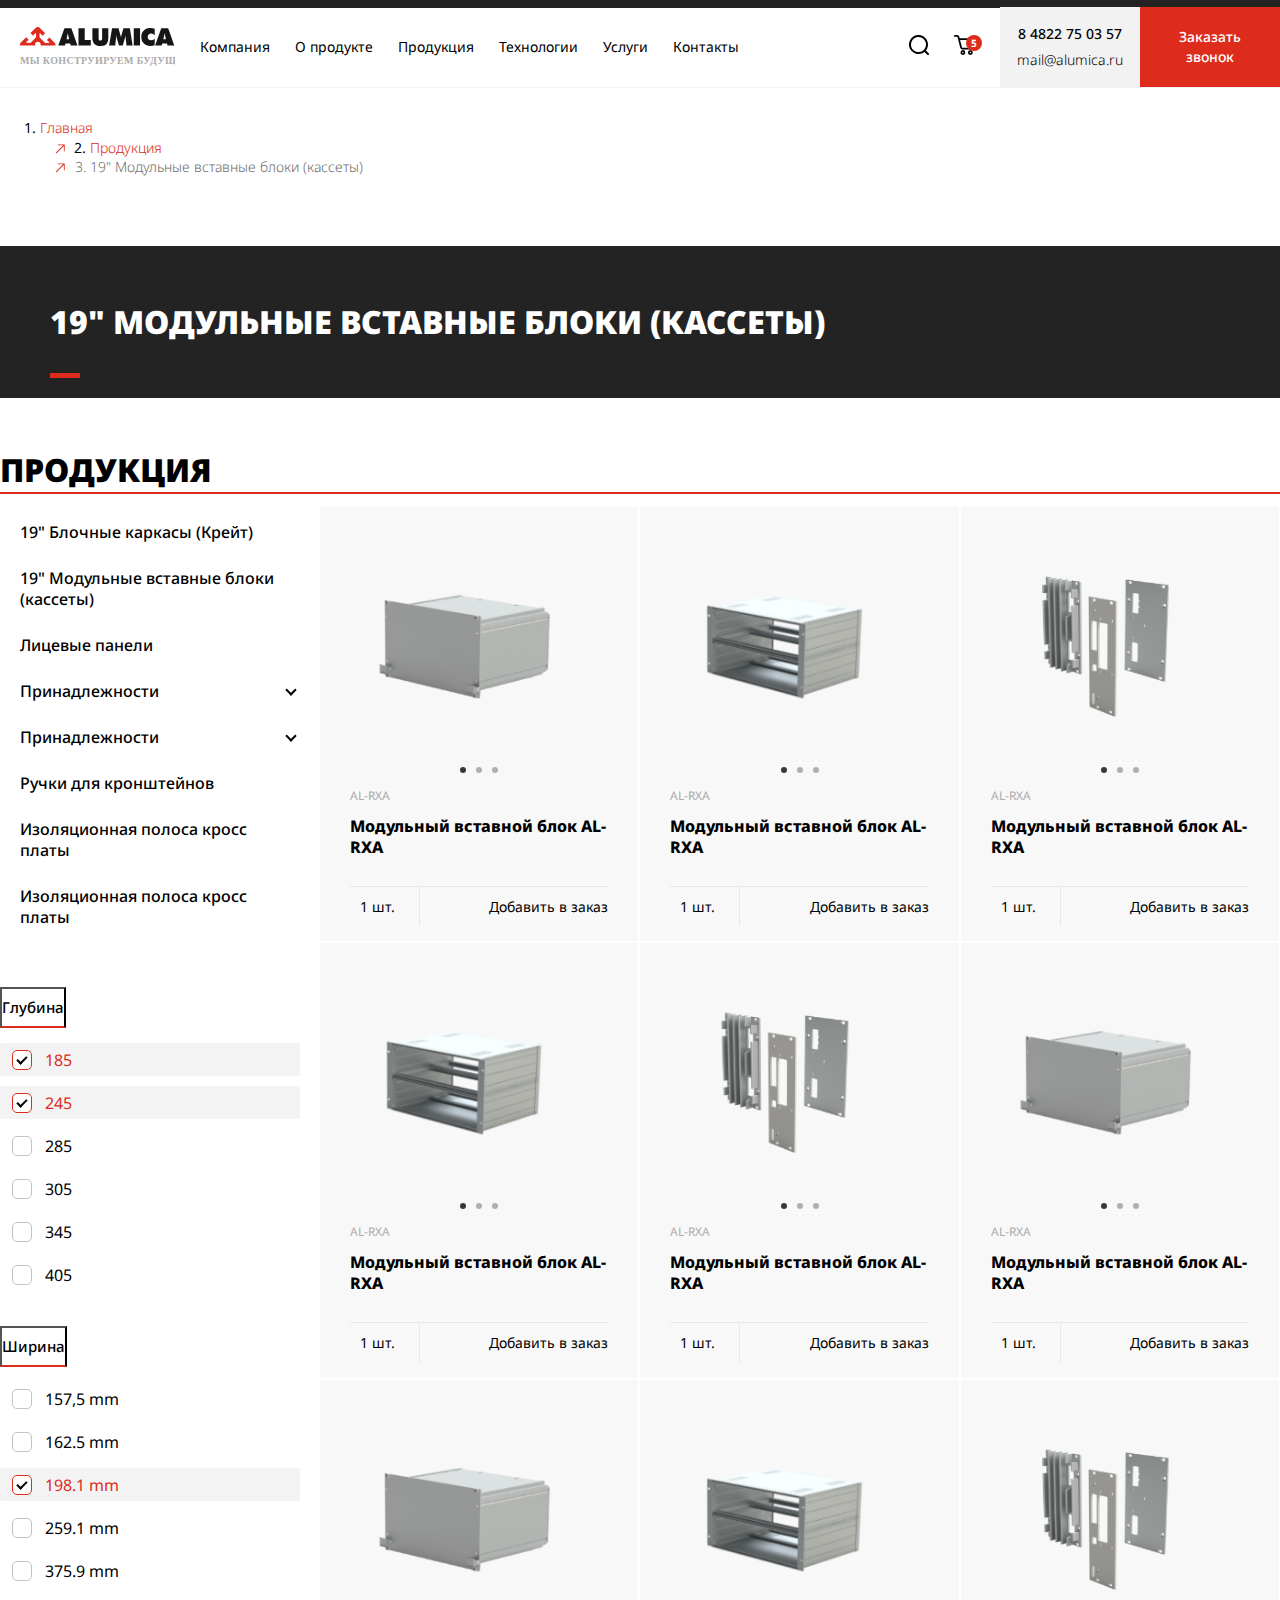
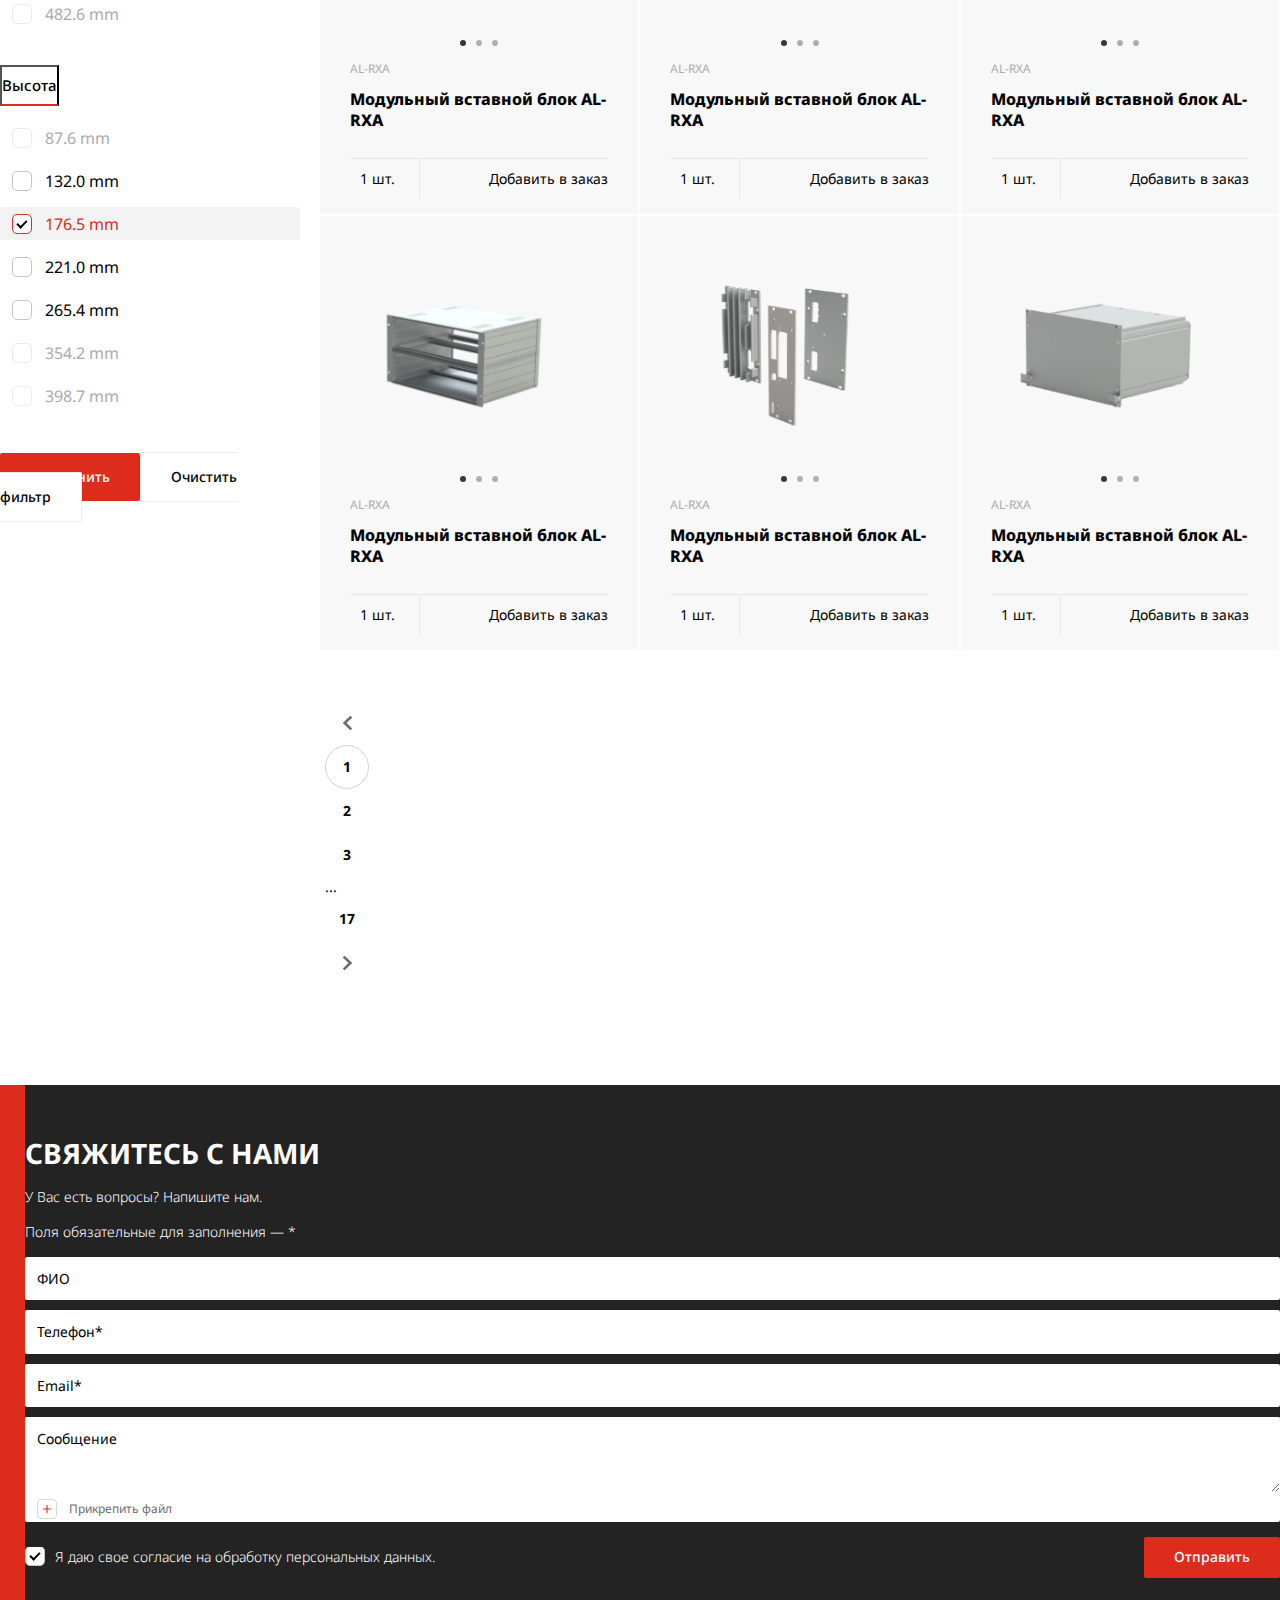
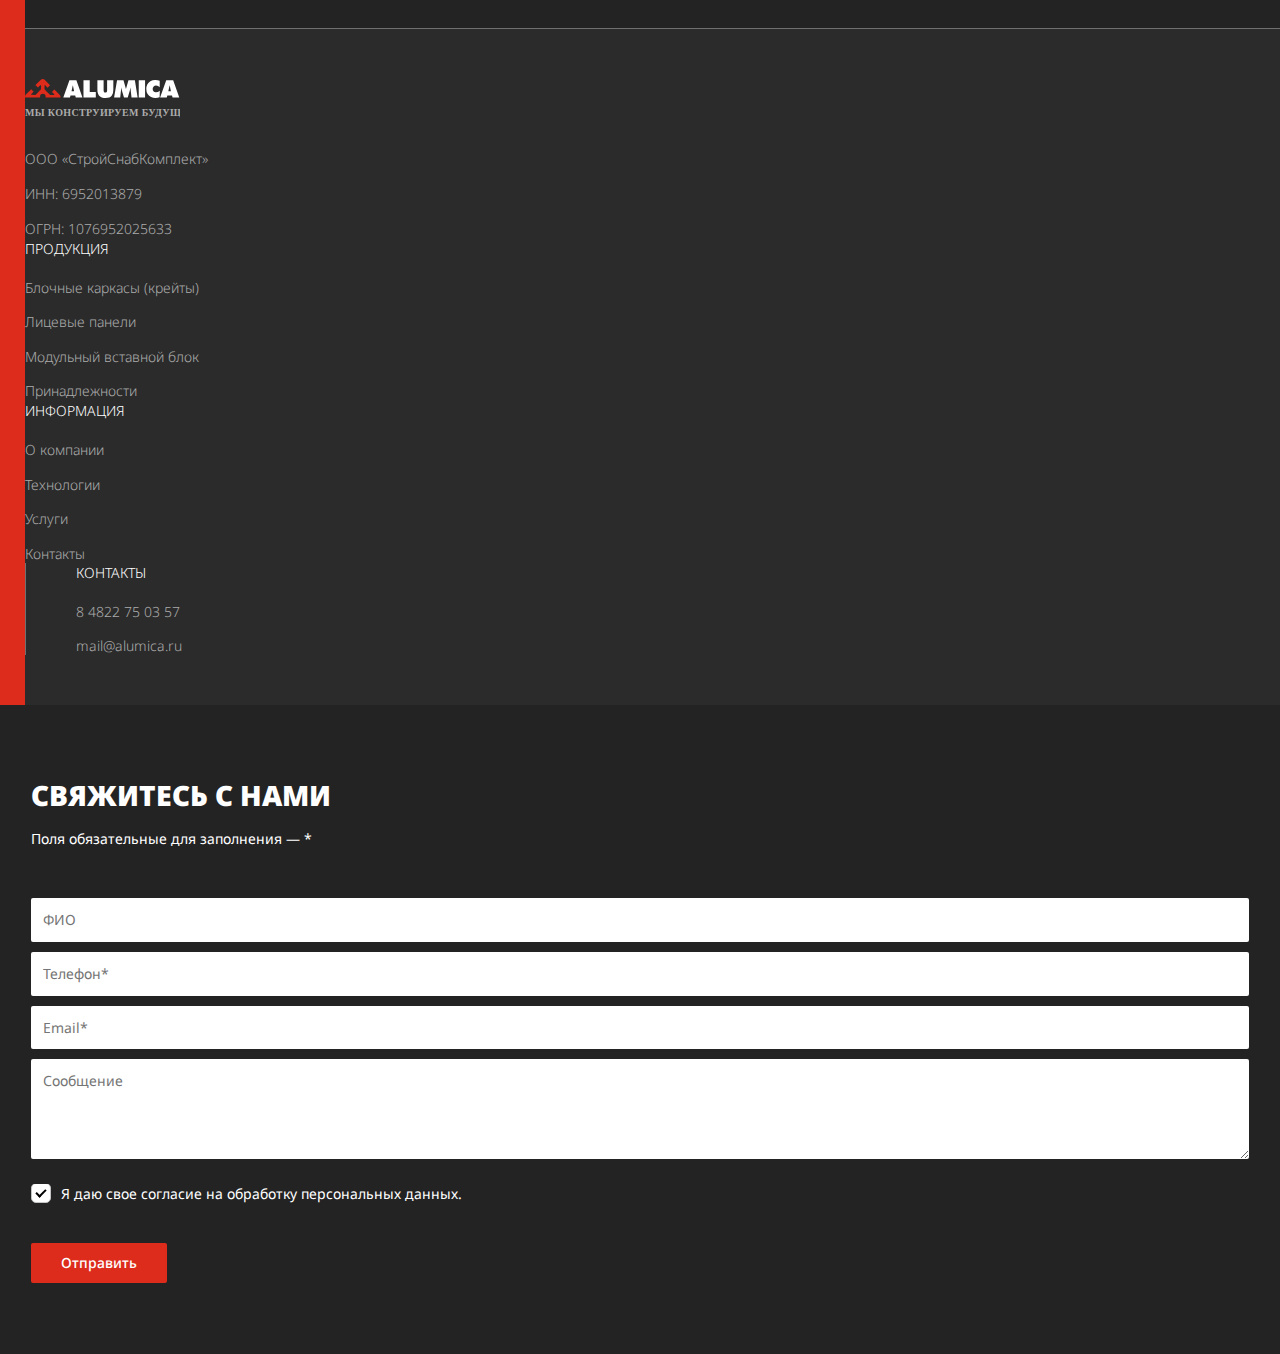
==== commit 423e64ca: "add" ====
--- a/src/catalog.html
+++ b/src/catalog.html
@@ -38,10 +38,70 @@
                       <li class="main-menu__item"> <a class="main-menu__link" href="partners.html">О продукте</a></li>
                       <li class="main-menu__item dropdown"> <a class="main-menu__link" href="history.html">Продукция</a>
                         <ul class="menu-dropdown"> 
-                          <li class="menu-dropdown__item"> <a class="menu-dropdown__link" href="#">19" Блочные каркасы (Крейт) </a></li>
-                          <li class="menu-dropdown__item"> <a class="menu-dropdown__link selected" href="#">19" Модульные вставные блоки (кассеты)</a></li>
-                          <li class="menu-dropdown__item"> <a class="menu-dropdown__link" href="#">Лицевые панели</a></li>
-                          <li class="menu-dropdown__item"> <a class="menu-dropdown__link" href="#">Принадлежности</a></li>
+                          <li class="menu-dropdown__item second-level"> <a class="menu-dropdown__link" href="#">19" Блочные каркасы (Крейт)</a>
+                            <ul class="menu-dropdown-third">
+                              <li class="menu-dropdown__item third-level__item"> <a class="third-level__link" href="#">Конструкционный алюминиевый профиль</a></li>
+                              <li class="menu-dropdown__item third-level__item"> <a class="third-level__link" href="#">Соединительные элементы</a></li>
+                              <li class="menu-dropdown__item third-level__item"> <a class="third-level__link" href="#">Т-болты и Т-гайки</a></li>
+                              <li class="menu-dropdown__item third-level__item"> <a class="third-level__link" href="#">Сухари пазовые</a></li>
+                              <li class="menu-dropdown__item third-level__item"> <a class="third-level__link selected" href="#">Фурнитура и комплектующие</a></li>
+                              <li class="menu-dropdown__item third-level__item"> <a class="third-level__link" href="#">Конвейерная фурнитура</a></li>
+                            </ul>
+                          </li>
+                          <li class="menu-dropdown__item second-level"><a class="menu-dropdown__link selected" href="#">19" Модульные вставные блоки (кассеты)</a>
+                            <ul class="menu-dropdown-third">
+                              <li class="menu-dropdown__item third-level__item"> <a class="third-level__link" href="#">Конструкционный алюминиевый профиль</a>
+                                <ul class="menu-dropdown-fourth">
+                                  <li class="menu-dropdown__item"> <a class="fourth-level__link" href="#">Направляющие</a></li>
+                                  <li class="menu-dropdown__item"> <a class="fourth-level__link" href="#">Кронштейны</a></li>
+                                  <li class="menu-dropdown__item"> <a class="fourth-level__link" href="#">Отбойники</a></li>
+                                  <li class="menu-dropdown__item"><a class="fourth-level__link" href="#">Ролики</a></li>
+                                </ul>
+                              </li>
+                              <li class="menu-dropdown__item third-level__item"> <a class="third-level__link" href="#">Соединительные элементы</a>
+                                <ul class="menu-dropdown-fourth">
+                                  <li class="menu-dropdown__item"> <a class="fourth-level__link" href="#">Направляющие</a></li>
+                                  <li class="menu-dropdown__item"> <a class="fourth-level__link" href="#">Кронштейны</a></li>
+                                  <li class="menu-dropdown__item"> <a class="fourth-level__link" href="#">Отбойники</a></li>
+                                  <li class="menu-dropdown__item"><a class="fourth-level__link" href="#">Ролики</a></li>
+                                </ul>
+                              </li>
+                              <li class="menu-dropdown__item third-level__item"> <a class="third-level__link" href="#">Т-болты и Т-гайки</a>
+                                <ul class="menu-dropdown-fourth">
+                                  <li class="menu-dropdown__item"> <a class="fourth-level__link" href="#">Направляющие</a></li>
+                                  <li class="menu-dropdown__item"> <a class="fourth-level__link" href="#">Кронштейны</a></li>
+                                  <li class="menu-dropdown__item"> <a class="fourth-level__link" href="#">Отбойники</a></li>
+                                  <li class="menu-dropdown__item"><a class="fourth-level__link" href="#">Ролики</a></li>
+                                </ul>
+                              </li>
+                              <li class="menu-dropdown__item third-level__item"> <a class="third-level__link" href="#">Сухари пазовые</a>
+                                <ul class="menu-dropdown-fourth">
+                                  <li class="menu-dropdown__item"> <a class="fourth-level__link" href="#">Направляющие</a></li>
+                                  <li class="menu-dropdown__item"> <a class="fourth-level__link" href="#">Кронштейны</a></li>
+                                  <li class="menu-dropdown__item"> <a class="fourth-level__link" href="#">Отбойники</a></li>
+                                  <li class="menu-dropdown__item"><a class="fourth-level__link" href="#">Ролики</a></li>
+                                </ul>
+                              </li>
+                              <li class="menu-dropdown__item third-level__item"> <a class="third-level__link selected" href="#">Фурнитура и комплектующие</a>
+                                <ul class="menu-dropdown-fourth">
+                                  <li class="menu-dropdown__item"> <a class="fourth-level__link" href="#">Направляющие</a></li>
+                                  <li class="menu-dropdown__item"> <a class="fourth-level__link" href="#">Кронштейны</a></li>
+                                  <li class="menu-dropdown__item"> <a class="fourth-level__link" href="#">Отбойники</a></li>
+                                  <li class="menu-dropdown__item"><a class="fourth-level__link" href="#">Ролики</a></li>
+                                </ul>
+                              </li>
+                              <li class="menu-dropdown__item third-level__item"> <a class="third-level__link" href="#">Конвейерная фурнитура</a>
+                                <ul class="menu-dropdown-fourth">
+                                  <li class="menu-dropdown__item"> <a class="fourth-level__link" href="#">Направляющие</a></li>
+                                  <li class="menu-dropdown__item"> <a class="fourth-level__link" href="#">Кронштейны</a></li>
+                                  <li class="menu-dropdown__item"> <a class="fourth-level__link" href="#">Отбойники</a></li>
+                                  <li class="menu-dropdown__item"><a class="fourth-level__link" href="#">Ролики</a></li>
+                                </ul>
+                              </li>
+                            </ul>
+                          </li>
+                          <li class="menu-dropdown__item second-level"><a class="menu-dropdown__link" href="#">Лицевые панели</a></li>
+                          <li class="menu-dropdown__item second-level"><a class="menu-dropdown__link" href="#">Принадлежности</a></li>
                         </ul>
                       </li>
                       <li class="main-menu__item dropdown"><a class="main-menu__link" href="partners.html">Технологии</a>
@@ -55,33 +115,94 @@
                       <li class="main-menu__item"> <a class="main-menu__link" href="partners.html">Контакты</a></li>
                     </ul>
                     <div class="main-menu__mobile">
-                      <div class="second-level"><div class="second-level__link"><a class="link-item" href="#">Компания</a></div>
-<div class="second-level__link"><a class="link-item" href="#">О продукте</a></div>
-<div class="second-level__item">						
-<a href="#" class="link"><span>Продукция</span></a>
-<div class="third-level">
-<a href="#" class="btn button button-green"><span>Продукция</span></a>
-<ul class="catalog-menu__list">
-<li><a href="#">19" Блочные каркасы (Крейт) </a></li>
-<li><a href="#" class="selected">19" Модульные вставные блоки (кассеты)</a></li>
-<li><a href="#">Лицевые панели</a></li>
-<li><a href="#">Принадлежности</a></li>
-</ul>											
-</div>
-</div>
-<div class="second-level__item">						
-<a href="#" class="link"><span>Технологии</span></a>
-<div class="third-level">
-<a href="#" class="btn button button-green"><span>Технологии</span></a>
-<ul class="catalog-menu__list">
-<li><a href="#">Технология 1</a></li>
-<li><a href="#">Технология 2</a></li>
-<li><a href="#">Технология 3</a></li>
-</ul>											
-</div>
-</div>
-<div class="second-level__link"><a class="link-item" href="#">Услуги</a></div>
-<div class="second-level__link"><a class="link-item" href="#">Контакты</a></div>
+                      <div class="main-menu__item"> <a class="link" href="#">Компания</a></div>
+                      <div class="main-menu__item"> <a class="link" href="#">О продукте</a></div>
+                      <div class="main-menu__item"> <a class="link name-cat" href="#">Продукция</a>
+                        <div class="second-level">
+                          <div class="main-menu__level"><a class="link" href="#">Продукция</a></div>
+                          <div class="second-level__item"><a class="link-level" href="#">19" Блочные каркасы (Крейт) 
+                              <div class="third-level"><a class="btn button button-green" href="#"><span>19" Блочные каркасы (Крейт) </span></a>
+                                <div class="filter-catalog__menu">
+                                  <ul class="filter-catalog__list">
+                                    <li><a href="#">Пункт</a></li>
+                                    <li><a href="#">Пункт</a></li>
+                                    <li><a href="#">Пункт</a></li>
+                                    <li><a href="#">Пункт</a></li>
+                                    <li><a href="#">Пункт</a></li>
+                                  </ul>
+                                </div>
+                              </div></a></div>
+                          <div class="second-level__item"><a class="link-level" href="#">19" Модульные вставные блоки (кассеты)
+                              <div class="third-level"><a class="btn button button-green" href="#"><span>19" Модульные вставные блоки (кассеты) </span></a>
+                                <div class="filter-catalog__menu">
+                                  <ul class="filter-catalog__list">
+                                    <li><a href="#">Конструкционный алюминиевый профиль</a></li>
+                                    <li><a href="#">Соединительные элементы</a></li>
+                                    <li><a href="#">Т-болты и Т-гайки</a></li>
+                                    <li><a href="#">Сухари пазовые</a></li>
+                                    <li><a href="#">Фурнитура и комплектующие</a></li>
+                                    <li><a href="#">Конвейерная фурнитура</a></li>
+                                  </ul>
+                                </div>
+                              </div></a></div>
+                          <div class="second-level__item"><a class="link-level" href="#">Лицевые панели
+                              <div class="third-level"><a class="btn button button-green" href="#"><span>Лицевые панели</span></a>
+                                <div class="filter-catalog__menu">
+                                  <ul class="filter-catalog__list">
+                                    <li><a href="#">Панели 1</a></li>
+                                    <li><a href="#">Панели 2</a></li>
+                                    <li><a href="#">Панели 3</a></li>
+                                  </ul>
+                                </div>
+                              </div></a></div>
+                          <div class="second-level__item"><a class="link-level" href="#">Принадлежности 
+                              <div class="third-level"><a class="btn button button-green" href="#"><span>Принадлежности </span></a>
+                                <div class="filter-catalog__menu">
+                                  <ul class="filter-catalog__list">
+                                    <li><a href="#">Принадлежности 1</a></li>
+                                    <li><a href="#">Принадлежности 2</a></li>
+                                  </ul>
+                                </div>
+                              </div></a></div>
+                        </div>
+                      </div>
+                      <div class="main-menu__item"> <a class="link name-cat" href="#">Технологии</a>
+                        <div class="second-level">
+                          <div class="main-menu__level"><a class="link" href="#">Технологии</a></div>
+                          <div class="second-level__item"><a class="link-level" href="#">Технологии 1
+                              <div class="third-level"><a class="btn button button-green" href="#"><span>Технологии 1 </span></a>
+                                <div class="filter-catalog__menu">
+                                  <ul class="filter-catalog__list">
+                                    <li><a href="#">Пункт Технологии 1</a></li>
+                                    <li><a href="#">Пункт Технологии 2</a></li>
+                                    <li><a href="#">Пункт Технологии 3</a></li>
+                                  </ul>
+                                </div>
+                              </div></a></div>
+                          <div class="second-level__item"><a class="link-level" href="#">Технологии 2
+                              <div class="third-level"><a class="btn button button-green" href="#"><span>Технологии 2</span></a>
+                                <div class="filter-catalog__menu">
+                                  <ul class="filter-catalog__list">
+                                    <li><a href="#">Технологии </a></li>
+                                    <li><a href="#">Технологии</a></li>
+                                    <li><a href="#">Технологии</a></li>
+                                    <li><a href="#">Технологии</a></li>
+                                    <li><a href="#">Технологии</a></li>
+                                    <li><a href="#">Технологии</a></li>
+                                  </ul>
+                                </div>
+                              </div></a></div>
+                          <div class="second-level__item"><a class="link-level" href="#">Технологии 3
+                              <div class="third-level"><a class="btn button button-green" href="#"><span>Технологии 3</span></a>
+                                <div class="filter-catalog__menu">
+                                  <ul class="filter-catalog__list">
+                                    <li><a href="#">Технологии 1</a></li>
+                                    <li><a href="#">Технологии 2</a></li>
+                                    <li><a href="#">Технологии 3</a></li>
+                                  </ul>
+                                </div>
+                              </div></a></div>
+                        </div>
                       </div>
                     </div>
                   </div>
@@ -151,29 +272,54 @@
               </div>
               <div class="catalog-content__flex">
                 <div class="catalog-content__flex_sidebar">
-                  <div class="catalog-content__menu">	
-                    <ul class="catalog-menu__list"> 
-                      <li class="catalog-menu__item">	<a class="catalog-menu__link" href="#">19" Блочные каркасы (Крейт) </a></li>
-                      <li class="catalog-menu__item">	<a class="catalog-menu__link selected" href="#">19" Модульные вставные блоки (кассеты)</a></li>
-                      <li class="catalog-menu__item">	<a class="catalog-menu__link" href="#">Лицевые панели</a></li>
-                    </ul>
-                    <p class="catalog-menu__button">Принадлежности</p>
-                    <ul class="catalog-menu__dropdown"> 
-                      <li class="catalog-menu__dropdown_item"> <a class="catalog-menu__dropdown_link" href="#">Комплект панелей для блочного каркаса</a></li>
-                      <li class="catalog-menu__dropdown_item"> <a class="catalog-menu__dropdown_link" href="#">Комплект панелей для модульного вставного блока</a></li>
-                      <li class="catalog-menu__dropdown_item"> <a class="catalog-menu__dropdown_link" href="#">Перфорирование</a></li>
-                      <li class="catalog-menu__dropdown_item"> <a class="catalog-menu__dropdown_link selected" href="#">Задняя панель блочного каркаса</a></li>
-                      <li class="catalog-menu__dropdown_item"> <a class="catalog-menu__dropdown_link" href="#">Фиксатор панели</a></li>
-                      <li class="catalog-menu__dropdown_item"> <a class="catalog-menu__dropdown_link" href="#">Задняя панель модульного вставного блока</a></li>
-                      <li class="catalog-menu__dropdown_item"> <a class="catalog-menu__dropdown_link" href="#">Направляющие</a></li>
-                      <li class="catalog-menu__dropdown_item"> <a class="catalog-menu__dropdown_link" href="#">ЭМС для направляющей крейтовый</a></li>
-                      <li class="catalog-menu__dropdown_item"> <a class="catalog-menu__dropdown_link" href="#">ЭМС блочного каркаса (в кронштейн)</a></li>
-                      <li class="catalog-menu__dropdown_item"> <a class="catalog-menu__dropdown_link" href="#">Резьбовая вставка</a></li>
-                      <li class="catalog-menu__dropdown_item"> <a class="catalog-menu__dropdown_link" href="#">Ручки для кронштейнов </a></li>
-                      <li class="catalog-menu__dropdown_item"> <a class="catalog-menu__dropdown_link" href="#">Изоляционная полоса кросс платы</a></li>
-                      <li class="catalog-menu__dropdown_item"> <a class="catalog-menu__dropdown_link" href="#">Профиль промежуточный</a></li>
-                      <li class="catalog-menu__dropdown_item"> <a class="catalog-menu__dropdown_link" href="#">Рукоятка для лицевой панели </a></li>
-                      <li class="catalog-menu__dropdown_item"> <a class="catalog-menu__dropdown_link" href="#">Фиксатор печатной платы</a></li>
+                  <div class="catalog-content__menu">											
+                    <ul class="catalog-list">
+                      <li class="catalog-list__item"> <a class="catalog-list__link" href="#">19" Блочные каркасы (Крейт)   </a></li>
+                      <li class="catalog-list__item"> <a class="catalog-list__link" href="#">19" Модульные вставные блоки (кассеты)</a></li>
+                      <li class="catalog-list__item"> <a class="catalog-list__link" href="#">Лицевые панели</a></li>
+                      <li class="catalog-list__item catalog-list__item_first"> <a class="catalog-list__link catalog-list__link_first" href="#">Принадлежности</a>
+                        <ul class="catalog-list_second"> 
+                          <li class="catalog-list__item catalog-list__item_second"><a class="catalog-list__link catalog-list__link_second" href="#">Перфорирование</a>
+                            <ul class="catalog-list_third"> 
+                              <li class="catalog-list__item"><a class="catalog-list__link" href="#">Направляющие</a></li>
+                              <li class="catalog-list__item"><a class="catalog-list__link" href="#">Кронштейны</a></li>
+                              <li class="catalog-list__item"><a class="catalog-list__link" href="#">Отбойники</a></li>
+                              <li class="catalog-list__item"><a class="catalog-list__link" href="#">Ролики</a></li>
+                            </ul>
+                          </li>
+                          <li class="catalog-list__item catalog-list__item_second"><a class="catalog-list__link catalog-list__link_second" href="#">Задняя панель блочного каркаса</a>
+                            <ul class="catalog-list_third"> 
+                              <li class="catalog-list__item"><a class="catalog-list__link" href="#">Пункт 1</a></li>
+                              <li class="catalog-list__item"><a class="catalog-list__link" href="#">Пункт 2</a></li>
+                              <li class="catalog-list__item"><a class="catalog-list__link" href="#">Пункт 3</a></li>
+                            </ul>
+                          </li>
+                          <li class="catalog-list__item"><a class="catalog-list__link" href="#">Фиксатор панели</a></li>
+                        </ul>
+                      </li>
+                      <li class="catalog-list__item catalog-list__item_first"> <a class="catalog-list__link catalog-list__link_first" href="#">Принадлежности</a>
+                        <ul class="catalog-list_second"> 
+                          <li class="catalog-list__item catalog-list__item_second"><a class="catalog-list__link catalog-list__link_second" href="#">Перфорирование</a>
+                            <ul class="catalog-list_third"> 
+                              <li class="catalog-list__item"><a class="catalog-list__link" href="#">Направляющие</a></li>
+                              <li class="catalog-list__item"><a class="catalog-list__link" href="#">Кронштейны</a></li>
+                              <li class="catalog-list__item"><a class="catalog-list__link" href="#">Отбойники</a></li>
+                              <li class="catalog-list__item"><a class="catalog-list__link" href="#">Ролики</a></li>
+                            </ul>
+                          </li>
+                          <li class="catalog-list__item catalog-list__item_second"><a class="catalog-list__link catalog-list__link_second" href="#">Задняя панель блочного каркаса</a>
+                            <ul class="catalog-list_third"> 
+                              <li class="catalog-list__item"><a class="catalog-list__link" href="#">Пункт 1</a></li>
+                              <li class="catalog-list__item"><a class="catalog-list__link" href="#">Пункт 2</a></li>
+                              <li class="catalog-list__item"><a class="catalog-list__link" href="#">Пункт 3</a></li>
+                            </ul>
+                          </li>
+                          <li class="catalog-list__item"><a class="catalog-list__link" href="#">Фиксатор панели</a></li>
+                        </ul>
+                      </li>
+                      <li class="catalog-list__item"> <a class="catalog-list__link" href="#">Ручки для кронштейнов  </a></li>
+                      <li class="catalog-list__item"> <a class="catalog-list__link" href="#">Изоляционная полоса кросс платы</a></li>
+                      <li class="catalog-list__item"> <a class="catalog-list__link" href="#">Изоляционная полоса кросс платы  </a></li>
                     </ul>
                   </div>
                   <div class="accordion" id="accordionExample">
--- a/src/assets/css/style.css
+++ b/src/assets/css/style.css
@@ -2807,7 +2807,7 @@
 }
 
 .table-block table tr:first-child {
-  border-bottom: 2px solid #DD2B1C;
+  b9order-bottom: 2px solid #DD2B1C;
 }
 
 .table-block table tr:first-child td {
@@ -2841,7 +2841,7 @@
   display: flex;
   position: -webkit-sticky;
   position: sticky;
-  top: 20px;
+  top: 90px;
   left: 0;
 }
 
@@ -3236,7 +3236,6 @@
 }
 
 .man-section {
-  overflow: hidden;
   margin: 88px 0 0;
 }
 
@@ -4322,4 +4321,492 @@
     width: 320px;
   }
 }
+
+.second-level {
+  position: relative;
+  padding: 0 20px;
+}
+
+.second-level .menu-dropdown__link {
+  position: relative;
+  -webkit-transition: all 400ms ease-in-out;
+  transition: all 400ms ease-in-out;
+}
+
+.second-level .menu-dropdown__link:after {
+  content: '';
+  position: absolute;
+  top: 7px;
+  right: -25px;
+  width: 7px;
+  height: 7px;
+  border-top: 2px solid #ABABAB;
+  border-right: 2px solid #ABABAB;
+  -webkit-transform: rotate(45deg);
+          transform: rotate(45deg);
+  -webkit-transition: all 400ms ease-in-out;
+  transition: all 400ms ease-in-out;
+}
+
+.second-level .menu-dropdown__link.selected:after {
+  -webkit-transition: all 400ms ease-in-out;
+  transition: all 400ms ease-in-out;
+  border-color: #DD2B1C;
+}
+
+.second-level:hover {
+  -webkit-transition: all 400ms ease-in-out;
+  transition: all 400ms ease-in-out;
+}
+
+.second-level:hover .menu-dropdown__link {
+  -webkit-transition: all 400ms ease-in-out;
+  transition: all 400ms ease-in-out;
+  color: #DD2B1C;
+}
+
+.second-level:hover .menu-dropdown__link:after {
+  -webkit-transition: all 400ms ease-in-out;
+  transition: all 400ms ease-in-out;
+  border-color: #DD2B1C;
+}
+
+.second-level:hover .menu-dropdown-third {
+  display: block;
+}
+
+.menu-dropdown {
+  width: 360px;
+  padding: 5px 0;
+}
+
+.menu-dropdown-third {
+  position: absolute;
+  padding: 5px 0;
+  background: #fff;
+  width: 370px;
+  top: -20px;
+  left: 360px;
+  -webkit-box-shadow: 0px 3px 6px rgba(0, 0, 0, 0.15);
+          box-shadow: 0px 3px 6px rgba(0, 0, 0, 0.15);
+  display: none;
+}
+
+.third-level__link {
+  font-size: 14px;
+  line-height: 19px;
+  text-decoration: none;
+  color: #000000;
+  font-weight: 400;
+  position: relative;
+  -webkit-transition: all 400ms ease-in-out;
+  transition: all 400ms ease-in-out;
+}
+
+.third-level__link:after {
+  content: '';
+  position: absolute;
+  top: 7px;
+  right: -25px;
+  width: 7px;
+  height: 7px;
+  border-top: 2px solid #ABABAB;
+  border-right: 2px solid #ABABAB;
+  -webkit-transform: rotate(45deg);
+          transform: rotate(45deg);
+  -webkit-transition: all 400ms ease-in-out;
+  transition: all 400ms ease-in-out;
+}
+
+.third-level__link:hover {
+  color: #DD2B1C;
+  text-decoration: none;
+}
+
+.third-level__link:hover:after {
+  -webkit-transition: all 400ms ease-in-out;
+  transition: all 400ms ease-in-out;
+  border-color: #DD2B1C;
+}
+
+.third-level__link.selected {
+  color: #DD2B1C;
+  text-decoration: none;
+}
+
+.third-level__link.selected:after {
+  -webkit-transition: all 400ms ease-in-out;
+  transition: all 400ms ease-in-out;
+  border-color: #DD2B1C;
+}
+
+.menu-dropdown-fourth {
+  position: absolute;
+  padding: 5px 20px;
+  background: #fff;
+  width: 160px;
+  top: -20px;
+  left: 370px;
+  -webkit-box-shadow: 0px 3px 6px rgba(0, 0, 0, 0.15);
+          box-shadow: 0px 3px 6px rgba(0, 0, 0, 0.15);
+  display: none;
+}
+
+.third-level__item {
+  position: relative;
+  padding: 0 20px;
+}
+
+.third-level__item:hover .menu-dropdown-fourth {
+  display: block;
+}
+
+.third-level__item:hover .third-level__link {
+  color: #DD2B1C;
+  text-decoration: none;
+}
+
+.third-level__item:hover .third-level__link:after {
+  -webkit-transition: all 400ms ease-in-out;
+  transition: all 400ms ease-in-out;
+  border-color: #DD2B1C;
+}
+
+.fourth-level__link {
+  font-size: 14px;
+  line-height: 19px;
+  text-decoration: none;
+  color: #000000;
+  font-weight: 400;
+  position: relative;
+  -webkit-transition: all 400ms ease-in-out;
+  transition: all 400ms ease-in-out;
+}
+
+.fourth-level__link:hover {
+  color: #DD2B1C;
+  text-decoration: none;
+}
+
+.fourth-level__link.selected {
+  color: #DD2B1C;
+  text-decoration: none;
+}
+
+.catalog-list {
+  display: block;
+  margin: 0;
+}
+
+.catalog-list__item {
+  display: block;
+  margin: 8px 0;
+}
+
+.catalog-list__link {
+  display: block;
+  padding: 8px 20px 9px;
+  font-weight: 500;
+  font-size: 16px;
+  line-height: 21px;
+  color: #000000;
+  text-decoration: none;
+  background: transparent;
+  border-radius: 2px;
+}
+
+.catalog-list__link:hover {
+  color: #DD2B1C;
+  background: #F3F3F3;
+}
+
+.catalog-list__item_first {
+  position: relative;
+}
+
+.catalog-list__item_first:after {
+  position: absolute;
+  content: '';
+  top: 13px;
+  right: 5px;
+  width: 8px;
+  height: 8px;
+  border-right: 2px solid #000;
+  border-top: 2px solid #000;
+  -webkit-transform: rotate(135deg);
+          transform: rotate(135deg);
+  -webkit-transition: all 400ms ease-in-out;
+  transition: all 400ms ease-in-out;
+}
+
+.catalog-list__item_first.active:after {
+  border-color: #DD2B1C;
+}
+
+.catalog-list__item_first.active .catalog-list__link_first {
+  color: #DD2B1C;
+}
+
+.catalog-list__item_first.active .catalog-list__link_first:hover {
+  color: #DD2B1C;
+}
+
+.catalog-list__item_first.active:after {
+  top: 16px;
+  -webkit-transform: rotate(-45deg);
+          transform: rotate(-45deg);
+  -webkit-transition: all 400ms ease-in-out;
+  transition: all 400ms ease-in-out;
+}
+
+.catalog-list__item_first .catalog-list__link:hover {
+  background: transparent;
+  color: #000;
+}
+
+.catalog-list__item_second {
+  position: relative;
+}
+
+.catalog-list__item_second:after {
+  position: absolute;
+  content: '';
+  top: 13px;
+  right: 5px;
+  width: 8px;
+  height: 8px;
+  border-right: 2px solid #000;
+  border-top: 2px solid #000;
+  -webkit-transform: rotate(135deg);
+          transform: rotate(135deg);
+  -webkit-transition: all 400ms ease-in-out;
+  transition: all 400ms ease-in-out;
+}
+
+.catalog-list__item_second.active {
+  color: #DD2B1C;
+}
+
+.catalog-list__item_second.active .catalog-list__link_second {
+  color: #DD2B1C;
+}
+
+.catalog-list__item_second.active .catalog-list__link_second:hover {
+  color: #DD2B1C;
+}
+
+.catalog-list__item_second.active:after {
+  top: 16px;
+  -webkit-transform: rotate(-45deg);
+          transform: rotate(-45deg);
+  border-color: #DD2B1C;
+  -webkit-transition: all 400ms ease-in-out;
+  transition: all 400ms ease-in-out;
+}
+
+.catalog-list__item_second .catalog-list__link:hover {
+  background: transparent;
+  color: #000;
+}
+
+.catalog-list_third .catalog-list__link {
+  padding: 8px 20px 9px 50px;
+}
+
+.catalog-list_third .catalog-list__link:hover {
+  color: #DD2B1C;
+  background: #F3F3F3;
+}
+
+.catalog-list_second {
+  display: none;
+}
+
+.catalog-list_second .catalog-list__link {
+  padding: 8px 20px 9px 35px;
+  font-weight: 300;
+}
+
+.catalog-list_third {
+  display: none;
+}
+
+.catalog-list_third .catalog-list__link {
+  padding: 8px 20px 9px 50px;
+  font-weight: 300;
+}
+
+@media screen and (max-width: 991px) {
+  .main-menu__item {
+    border-bottom: 0;
+    padding: 0 20px 30px 0;
+    margin: 0;
+    background: #fff;
+    overflow: hidden;
+    text-align: left;
+  }
+  .main-menu__item a.link {
+    display: inline-block;
+    font-size: 18px;
+    line-height: 24px;
+    color: #000000;
+    font-weight: 500;
+    position: relative;
+    cursor: pointer;
+    -webkit-transition: all 400ms ease;
+    transition: all 400ms ease;
+    text-decoration: none;
+  }
+  .main-menu__item a.name-cat:after {
+    position: absolute;
+    content: '';
+    top: 10px;
+    right: -22px;
+    width: 7px;
+    height: 7px;
+    border-top: 2px solid #6D6D6D;
+    border-right: 2px solid #6D6D6D;
+    -webkit-transition: all 400ms ease;
+    transition: all 400ms ease;
+    -webkit-transform: rotate(45deg);
+            transform: rotate(45deg);
+  }
+  .second-level {
+    background: #fff;
+    width: auto;
+    position: fixed;
+    top: 87px;
+    left: 40px;
+    right: 0;
+    bottom: 0;
+    z-index: 15;
+    padding: 30px 20px 20px 50px;
+    overflow: auto;
+    display: none;
+  }
+  .main-menu__level {
+    background: #fff;
+    padding: 15px 0;
+    margin: 0;
+    position: relative;
+    text-align: left;
+  }
+  .main-menu__level a {
+    font-size: 20px !important;
+    line-height: 30px !important;
+    font-weight: 900 !important;
+    color: #000000 !important;
+  }
+  .main-menu__level a:before {
+    position: absolute;
+    content: '';
+    top: 11px;
+    left: -25px;
+    width: 8px;
+    height: 8px;
+    border-top: 2px solid #DD2B1C;
+    border-right: 2px solid #DD2B1C;
+    -webkit-transition: all 400ms ease;
+    transition: all 400ms ease;
+    -webkit-transform: rotate(45deg);
+    transform: rotate(-135deg);
+  }
+  .second-level__item {
+    border-bottom: 0;
+    padding: 15px 15px 15px 0;
+    margin: 0;
+    background: #fff;
+    overflow: hidden;
+  }
+  .second-level__item a.link {
+    display: block;
+    font-size: 18px;
+    line-height: 24px;
+    color: #000000;
+    font-weight: 500;
+    position: relative;
+    cursor: pointer;
+    -webkit-transition: all 400ms ease;
+    transition: all 400ms ease;
+  }
+  .link-level {
+    font-size: 18px;
+    line-height: 24px;
+    color: #000000;
+    font-weight: 400;
+    cursor: pointer;
+    -webkit-transition: all 400ms ease;
+    transition: all 400ms ease;
+  }
+  .link-level:hover {
+    color: #000000;
+    text-decoration: none;
+  }
+  .third-level {
+    background: #fff;
+    width: auto;
+    position: absolute;
+    top: 0;
+    left: 0;
+    right: 0;
+    bottom: 0;
+    z-index: 15;
+    padding: 30px 20px 20px 50px;
+    overflow: auto;
+    overflow: auto;
+    display: none;
+  }
+  ul.filter-catalog__list {
+    display: block;
+    margin: 0;
+  }
+  ul.filter-catalog__list li {
+    display: block;
+    padding: 15px 0;
+    border-bottom: 0;
+  }
+  ul.filter-catalog__list li a {
+    font-size: 18px;
+    color: #000;
+    line-height: 24px;
+    font-weight: 400;
+    text-decoration: none;
+  }
+  ul.filter-catalog__list li a:hover {
+    text-decoration: none;
+    color: #000;
+  }
+  .third-level a.button-green {
+    z-index: 50;
+    background: #fff;
+    padding: 0 0 10px 0;
+    margin: 0;
+    position: relative;
+    text-align: left;
+    display: block;
+    color: #000;
+    font-size: 18px;
+    line-height: 28px;
+    text-transform: uppercase;
+    font-weight: 900;
+    width: auto;
+    height: auto;
+  }
+  .third-level a.button-green:after {
+    content: '';
+    position: absolute;
+    width: 10px;
+    height: 10px;
+    background: transparent;
+    top: 10px;
+    left: -25px;
+    border-top: 3px solid #DD2B1C;
+    border-left: 3px solid #DD2B1C;
+    -webkit-transform: rotate(-45deg);
+    transform: rotate(-45deg);
+  }
+  .fixed-menu {
+    border-top: 0;
+  }
+}
 /*# sourceMappingURL=style.css.map */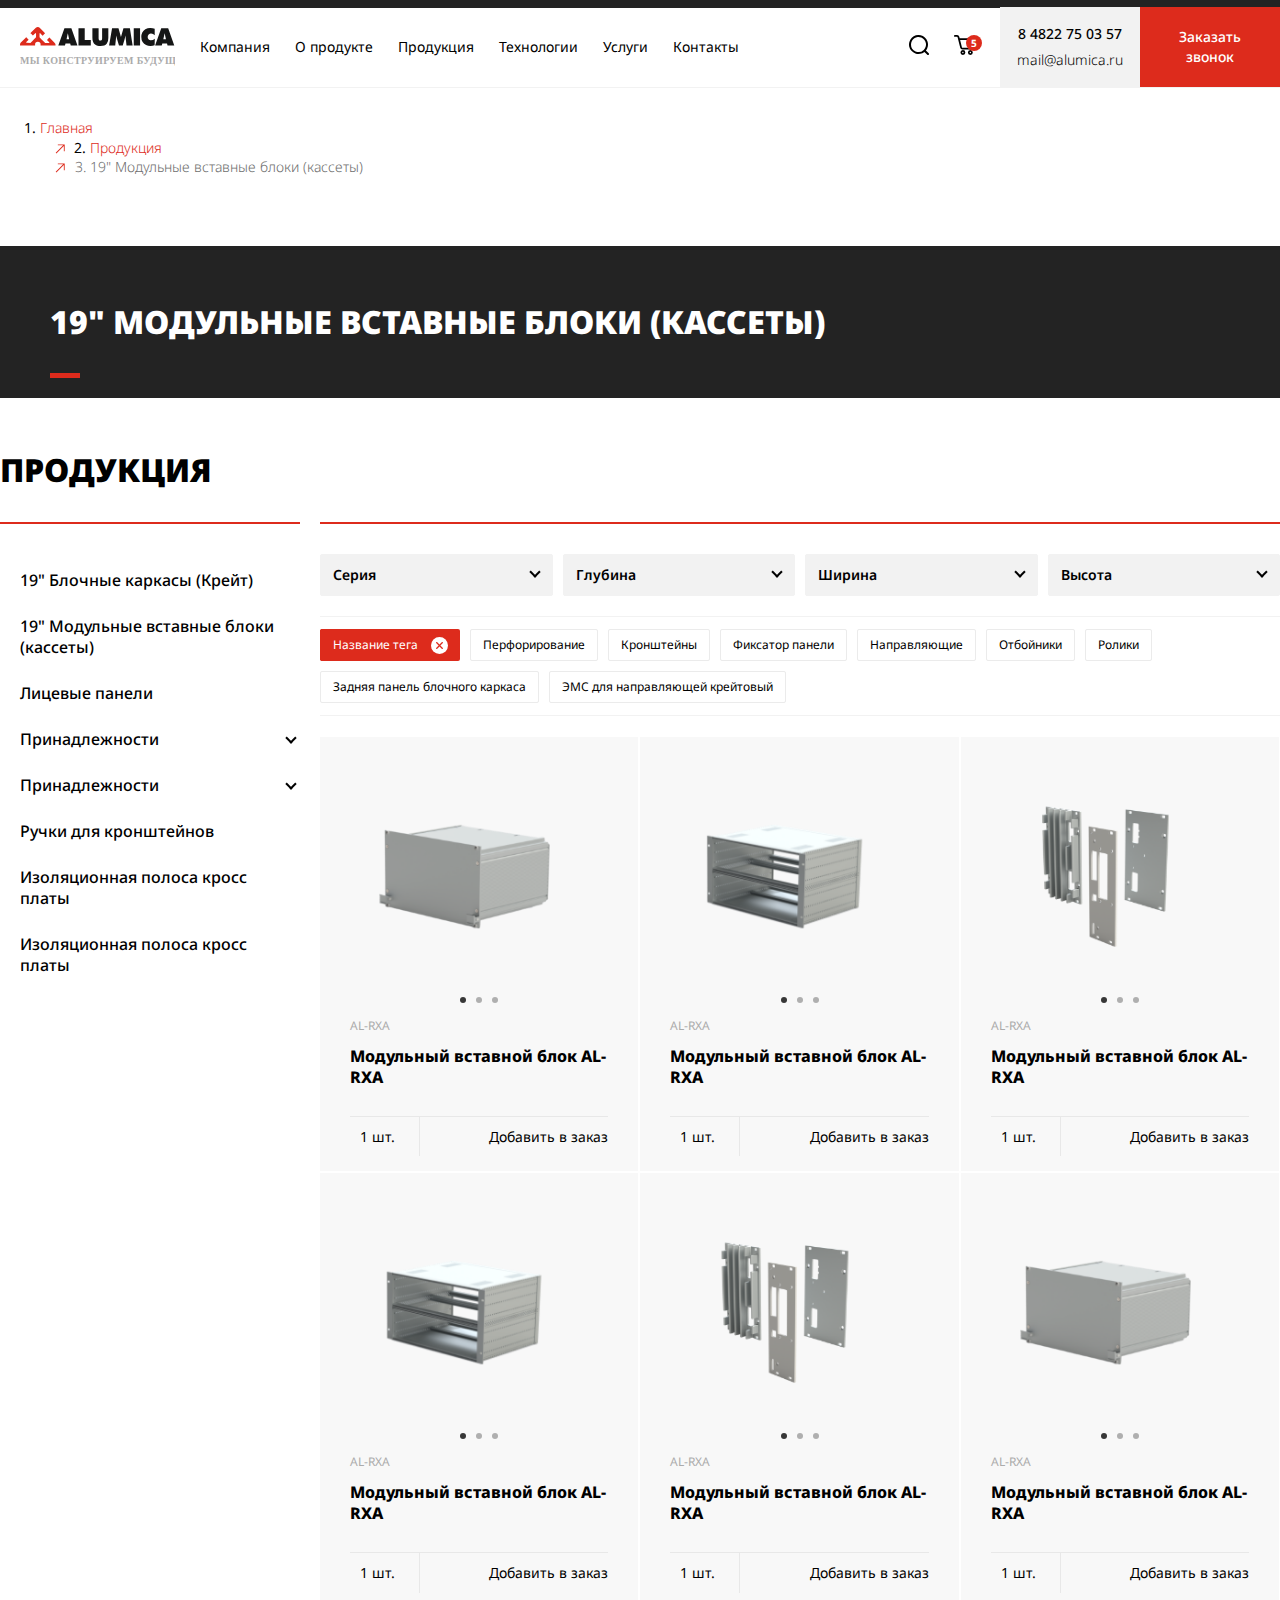
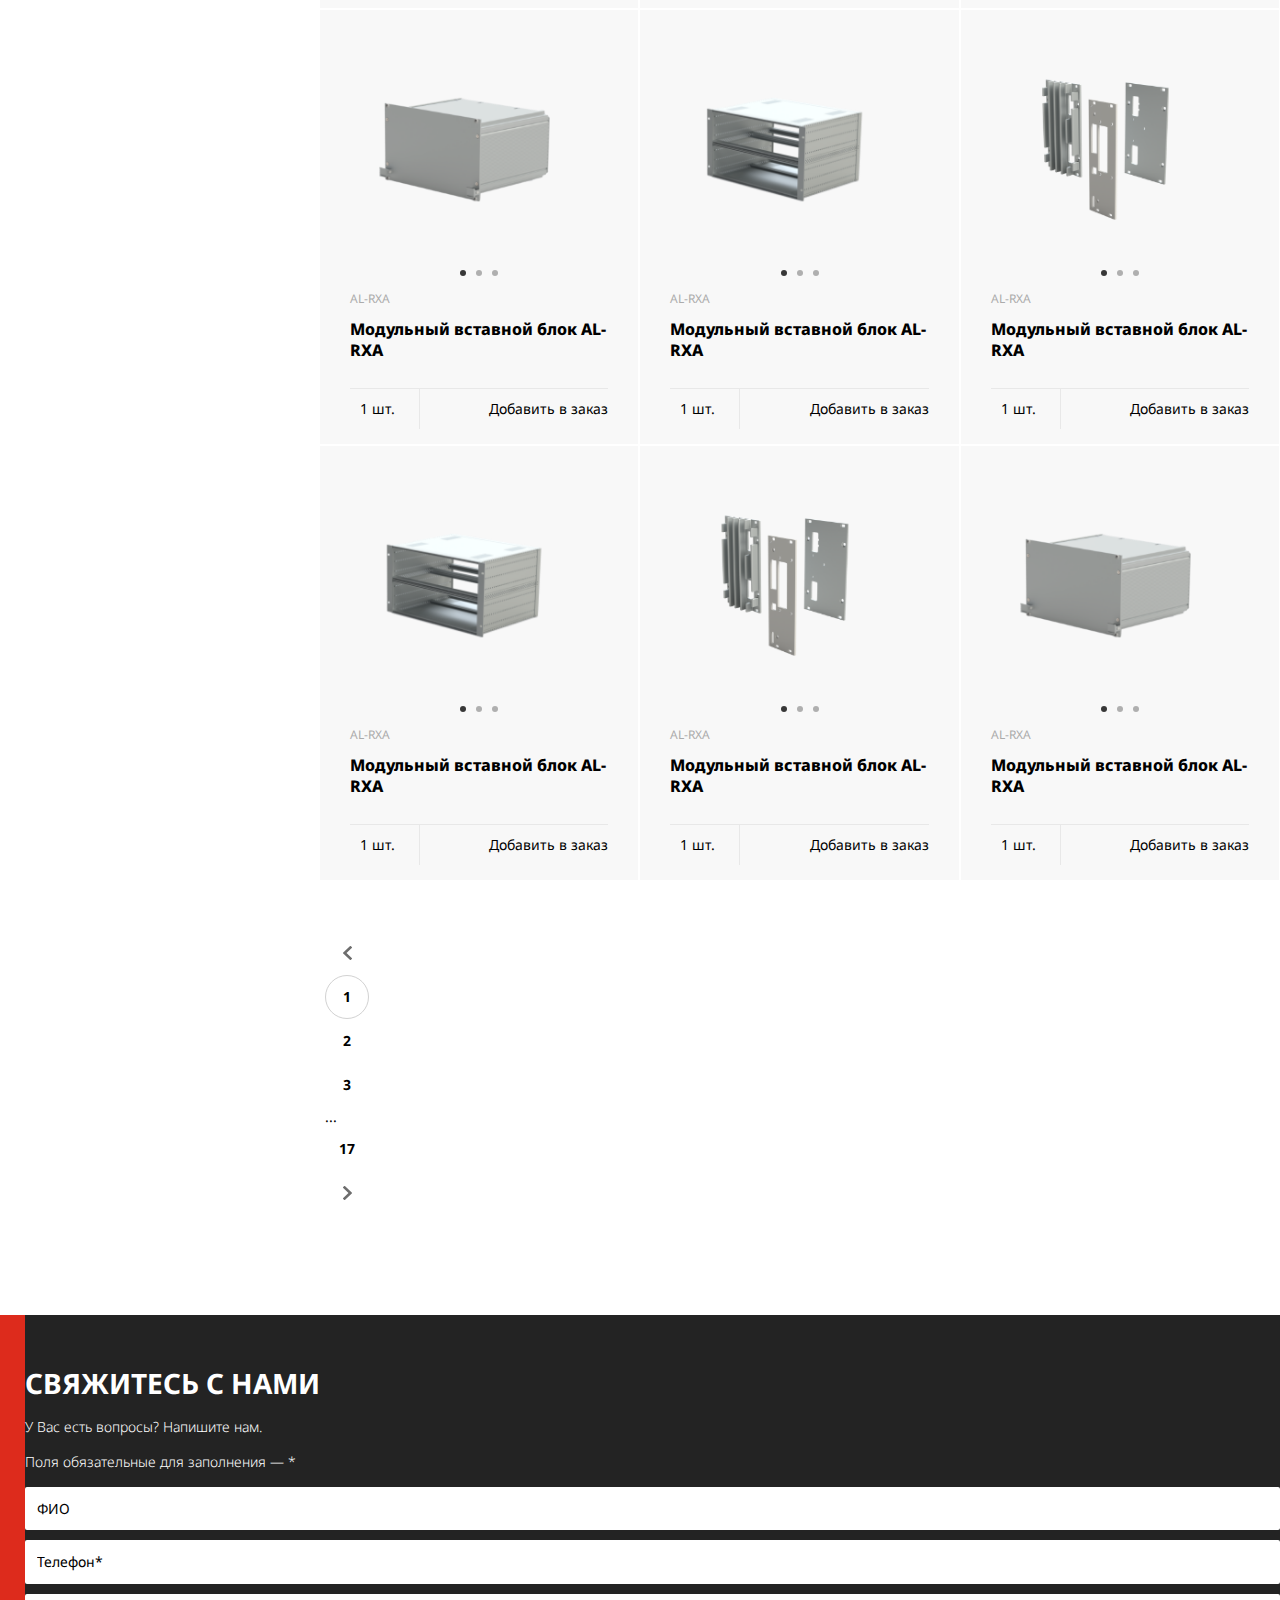
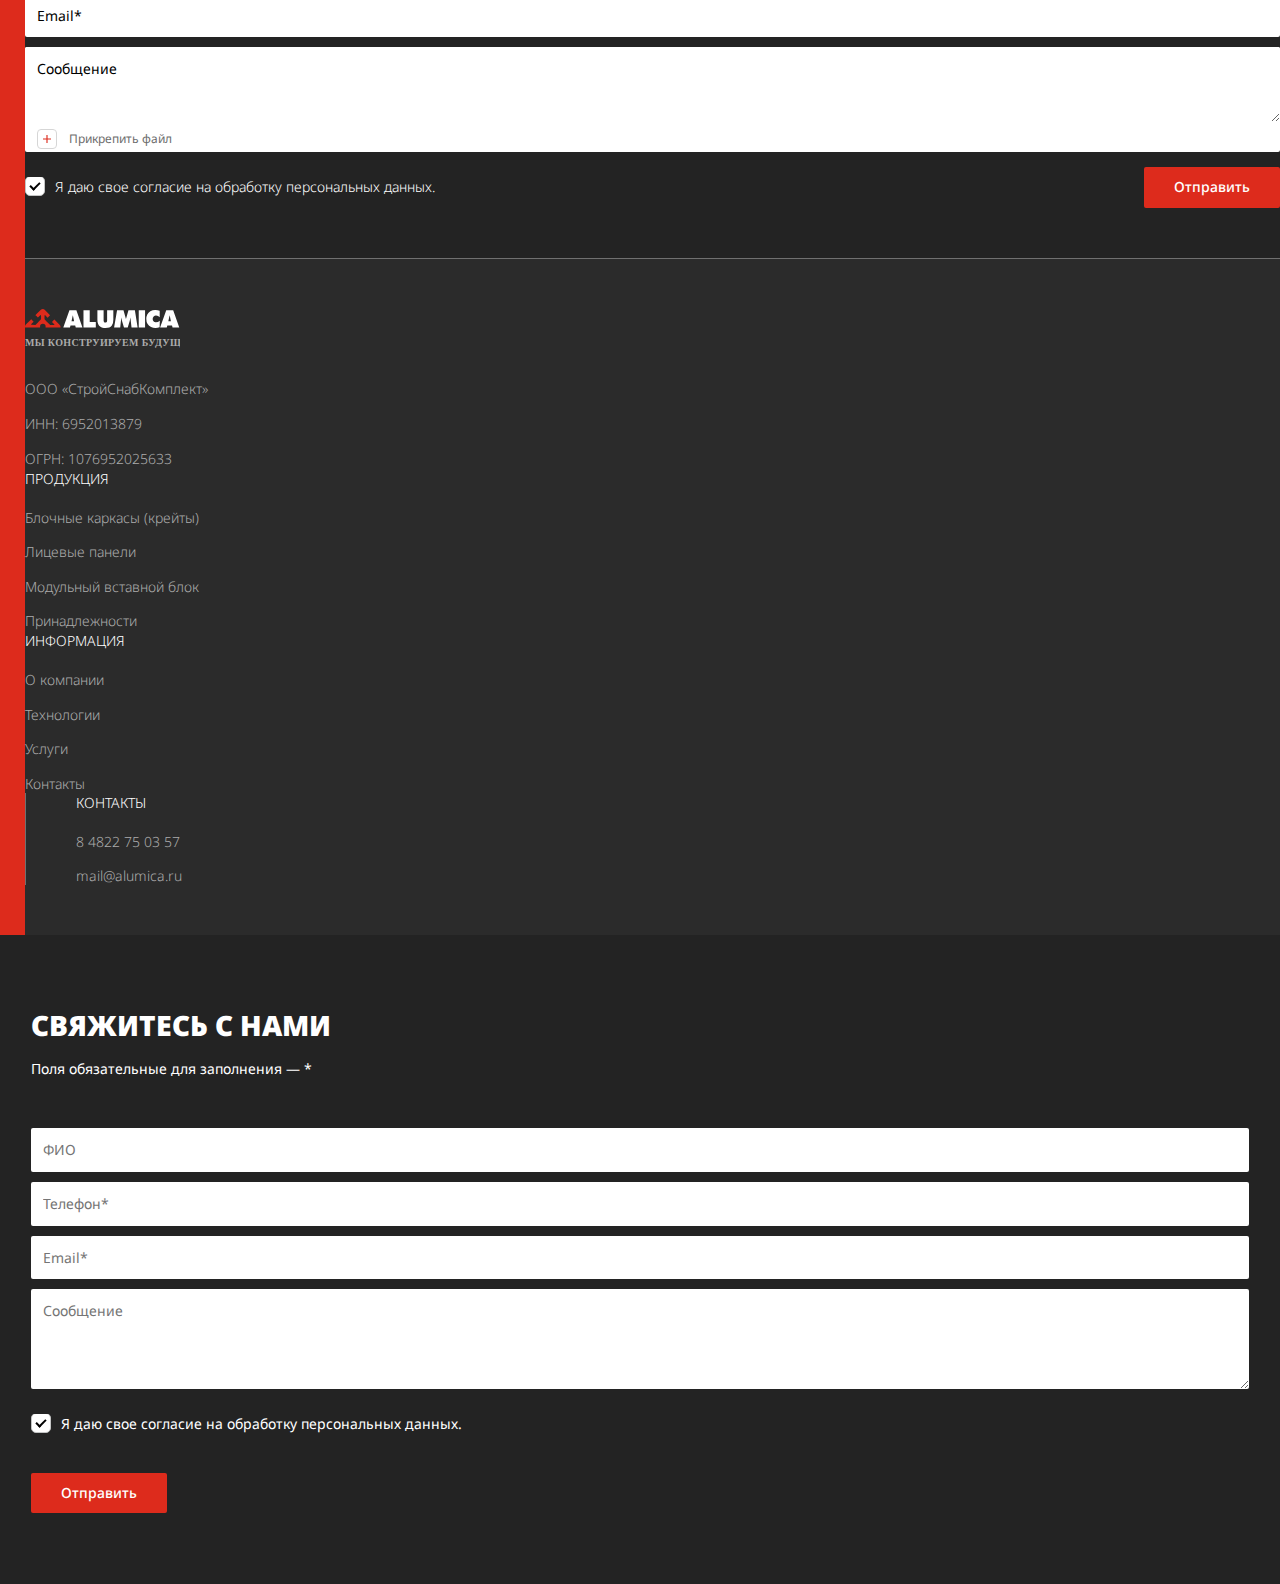
==== commit a35ca39b: "fix catalog page" ====
--- a/src/catalog.html
+++ b/src/catalog.html
@@ -271,6 +271,7 @@
                 <div class="filter-botton"> <img src="assets/images/filter.svg" alt=""></div>
               </div>
               <div class="catalog-content__flex">
+               
                 <div class="catalog-content__flex_sidebar">
                   <div class="catalog-content__menu">											
                     <ul class="catalog-list">
@@ -322,114 +323,182 @@
                       <li class="catalog-list__item"> <a class="catalog-list__link" href="#">Изоляционная полоса кросс платы  </a></li>
                     </ul>
                   </div>
-                  <div class="accordion" id="accordionExample">
-                    <div class="accordion-item"><span class="accordion-header" id="headingOne">
-                        <button class="accordion-button" type="button" data-bs-toggle="collapse" data-bs-target="#collapseOne" aria-expanded="true" aria-controls="collapseOne">Глубина</button></span>
-                      <div class="accordion-collapse collapse show" id="collapseOne" aria-labelledby="headingOne" data-bs-parent="#accordionExample">
-                        <div class="accordion-body">
-                          <div class="chekbox">
-                            <p>
-                              <input type="checkbox" id="id-1" checked="checked">
-                              <label for="id-1">185</label>
-                            </p>
-                            <p>
-                              <input type="checkbox" id="id-2" checked="checked">
-                              <label for="id-2">245</label>
-                            </p>
-                            <p>
-                              <input type="checkbox" id="id-3">
-                              <label for="id-3">285</label>
-                            </p>
-                            <p>
-                              <input type="checkbox" id="id-4">
-                              <label for="id-4">305</label>
-                            </p>
-                            <p>
-                              <input type="checkbox" id="id-5">
-                              <label for="id-5">345</label>
-                            </p>
-                            <p>
-                              <input type="checkbox" id="id-6">
-                              <label for="id-6">405</label>
-                            </p>
-                          </div>
-                        </div>
-                      </div>
-                    </div>
-                    <div class="accordion-item"><span class="accordion-header" id="headingTwo">
-                        <button class="accordion-button collapsed" type="button" data-bs-toggle="collapse" data-bs-target="#collapseTwo" aria-expanded="false" aria-controls="collapseTwo">Ширина</button></span>
-                      <div class="accordion-collapse collapse" id="collapseTwo" aria-labelledby="headingTwo" data-bs-parent="#accordionExample">
-                        <div class="accordion-body">
-                          <div class="chekbox">
-                            <p>
-                              <input type="checkbox" id="id-11">
-                              <label for="id-11">157,5 mm</label>
-                            </p>
-                            <p>
-                              <input type="checkbox" id="id-12">
-                              <label for="id-12">162.5 mm</label>
-                            </p>
-                            <p>
-                              <input type="checkbox" id="id-13" checked="checked">
-                              <label for="id-13">198.1 mm</label>
-                            </p>
-                            <p>
-                              <input type="checkbox" id="id-14">
-                              <label for="id-14">259.1 mm</label>
-                            </p>
-                            <p>
-                              <input type="checkbox" id="id-15">
-                              <label for="id-15">375.9 mm</label>
-                            </p>
-                            <p class="disabled">
-                              <input type="checkbox" id="id-16" disabled>
-                              <label for="id-16">482.6 mm</label>
-                            </p>
-                          </div>
-                        </div>
-                      </div>
-                    </div>
-                    <div class="accordion-item"><span class="accordion-header" id="headingThree">
-                        <button class="accordion-button collapsed" type="button" data-bs-toggle="collapse" data-bs-target="#collapseThree" aria-expanded="false" aria-controls="collapseThree">Высота</button></span>
-                      <div class="accordion-collapse collapse" id="collapseThree" aria-labelledby="headingThree" data-bs-parent="#accordionExample">
-                        <div class="accordion-body">
-                          <div class="chekbox">
-                            <p class="disabled">
-                              <input type="checkbox" id="id-21" disabled>
-                              <label for="id-21">87.6 mm</label>
-                            </p>
-                            <p>
-                              <input type="checkbox" id="id-22">
-                              <label for="id-22">132.0 mm</label>
-                            </p>
-                            <p>
-                              <input type="checkbox" id="id-23" checked="checked">
-                              <label for="id-23">176.5 mm</label>
-                            </p>
-                            <p>
-                              <input type="checkbox" id="id-24">
-                              <label for="id-24">221.0 mm</label>
-                            </p>
-                            <p>
-                              <input type="checkbox" id="id-25">
-                              <label for="id-25">265.4 mm</label>
-                            </p>
-                            <p class="disabled">
-                              <input type="checkbox" id="id-26" disabled>
-                              <label for="id-26">354.2 mm</label>
-                            </p>
-                            <p class="disabled">
-                              <input type="checkbox" id="id-27" disabled>
-                              <label for="id-27">398.7 mm</label>
-                            </p>
-                          </div>
-                        </div>
-                      </div>
-                    </div>
-                  </div>
-                  <div class="catalog-content__menu_button"><a class="btn button button-red" href="#">Применить</a><a class="btn button button-white" href="#">Очистить фильтр</a></div>
                 </div>
+
                 <div class="catalog-content__flex_content">
+
+                  <div class="catalog-filter">
+                    <div class="catalog-filter__block">
+                      <div class="catalog-filter__block_button">
+                        <p class="catalog-filter__block_button-name">
+                          Серия 
+                          <span  class="text-input"></span>
+                        </p>
+                        <a href="#" class="link-clear">
+                          <img src="assets/images/clear.svg" alt="">
+                        </a>
+                      </div>
+                    </div>
+                    <div class="catalog-filter__block">
+                      <div class="catalog-filter__block_button">
+                        <p class="catalog-filter__block_button-name">
+                          Глубина 
+                          <span  class="text-input"></span>
+                        </p>
+                        <a href="#" class="link-clear">
+                          <img src="assets/images/clear.svg" alt="">
+                        </a>
+                      </div>
+                      <div class="catalog-filter__block_dropdown">
+                        <div class="chekbox">
+                          <p class="chekbox-item">
+                            <input type="checkbox" id="id-1" class="input-checkbox" value="185">
+                            <label for="id-1">185</label>
+                          </p>
+                          <p>
+                            <input type="checkbox" id="id-2" class="input-checkbox" value="245">
+                            <label for="id-2">245</label>
+                          </p>
+                          <p>
+                            <input type="checkbox" id="id-3" class="input-checkbox" value="285">
+                            <label for="id-3">285</label>
+                          </p>
+                          <p>
+                            <input type="checkbox" id="id-4" class="input-checkbox" value="305">
+                            <label for="id-4">305</label>
+                          </p>
+                          <p>
+                            <input type="checkbox" id="id-5" class="input-checkbox" value="345">
+                            <label for="id-5">345</label>
+                          </p>
+                          <p>
+                            <input type="checkbox" id="id-6" class="input-checkbox" value="405">
+                            <label for="id-6">405</label>
+                          </p>
+                        </div>
+                        <a class="btn button button-red" href="#">Применить</a>
+                      </div>                     
+                    </div>
+                    <div class="catalog-filter__block">
+                      <div class="catalog-filter__block_button">
+                        <p class="catalog-filter__block_button-name">
+                          Ширина 
+                          <span  class="text-input"></span>
+                          <a href="#" class="link-clear">
+                            <img src="assets/images/clear.svg" alt="">
+                          </a>
+                        </p>
+                      </div>
+                      <div class="catalog-filter__block_dropdown">
+                        <div class="chekbox">
+                          <p>
+                            <input type="checkbox" id="id-11" class="input-checkbox" value="157,5 mm">
+                            <label for="id-11">157,5 mm</label>
+                          </p>
+                          <p>
+                            <input type="checkbox" id="id-12" class="input-checkbox" value="162.5 mm">
+                            <label for="id-12">162.5 mm</label>
+                          </p>
+                          <p>
+                            <input type="checkbox" id="id-13" class="input-checkbox" value="198.1 mm">
+                            <label for="id-13">198.1 mm</label>
+                          </p>
+                          <p>
+                            <input type="checkbox" id="id-14" lass="input-checkbox" value="59.1 mm">
+                            <label for="id-14">259.1 mm</label>
+                          </p>
+                          <p>
+                            <input type="checkbox" id="id-15" class="input-checkbox" value="375.9 mm">
+                            <label for="id-15">375.9 mm</label>
+                          </p>
+                          <p class="disabled">
+                            <input type="checkbox" id="id-16" disabled class="input-checkbox" value="482.6 mm">
+                            <label for="id-16">482.6 mm</label>
+                          </p>
+                        </div>
+                        <a class="btn button button-red" href="#">Применить</a>
+                      </div>
+                    </div>
+                    <div class="catalog-filter__block">
+                      <div class="catalog-filter__block_button">
+                        <p class="catalog-filter__block_button-name">
+                          Высота
+                          <span  class="text-input"></span>
+                        </p>
+                        <a href="#" class="link-clear">
+                          <img src="assets/images/clear.svg" alt="">
+                        </a>
+                      </div>
+                      <div class="catalog-filter__block_dropdown">
+                        <div class="chekbox">
+                          <p class="disabled">
+                            <input type="checkbox" id="id-21" disabled class="input-checkbox" value="87.6 mm">
+                            <label for="id-21">87.6 mm</label>
+                          </p>
+                          <p>
+                            <input type="checkbox" id="id-22" class="input-checkbox" value="132.0 mm">
+                            <label for="id-22">132.0 mm</label>
+                          </p>
+                          <p>
+                            <input type="checkbox" id="id-23" class="input-checkbox" value="176.5 mm">
+                            <label for="id-23">176.5 mm</label>
+                          </p>
+                          <p>
+                            <input type="checkbox" id="id-24" class="input-checkbox" value="221.0 mm">
+                            <label for="id-24">221.0 mm</label>
+                          </p>
+                          <p>
+                            <input type="checkbox" id="id-25" class="input-checkbox" value="265.4 mm">
+                            <label for="id-25">265.4 mm</label>
+                          </p>
+                          <p class="disabled">
+                            <input type="checkbox" id="id-26" disabled class="input-checkbox" value="354.2 mm">
+                            <label for="id-26">354.2 mm</label>
+                          </p>
+                          <p class="disabled">
+                            <input type="checkbox" id="id-27" disabled class="input-checkbox" value="398.7 mm">
+                            <label for="id-27">398.7 mm</label>
+                          </p>
+                        </div>
+                        <a class="btn button button-red" href="#">Применить</a>
+                      </div>
+                    </div>
+                  </div>
+
+                  <ul class="catalog-filter__list">
+                    <li class="active">
+                      <a href="#" class="selected">Название тега</a>
+                      <a href="#" class="delete">
+                        <img src="assets/images/del.svg" alt="">
+                      </a>
+                    </li>
+                    <li>
+                      <a href="#">Перфорирование</a>
+                    </li>
+                    <li>
+                      <a href="#">Кронштейны</a>
+                    </li>
+                    <li>
+                      <a href="#">Фиксатор панели</a>
+                    </li>
+                    <li>
+                      <a href="#">Направляющие</a>
+                    </li>
+                    <li>
+                      <a href="#">Отбойники</a>
+                    </li>
+                    <li>
+                      <a href="#">Ролики</a>
+                    </li>
+                    <li>
+                      <a href="#">Задняя панель блочного каркаса</a>
+                    </li>
+                    <li>
+                      <a href="#">ЭМС для направляющей крейтовый</a>
+                    </li>
+                  </ul>
+
+
                   <div class="catalog-flex"> 
                     <div class="catalog-block">
                       <div class="catalog-block__image"> <a href="#">
--- a/src/assets/css/style.css
+++ b/src/assets/css/style.css
@@ -4809,4 +4809,215 @@
     border-top: 0;
   }
 }
-/*# sourceMappingURL=style.css.map */+/*# sourceMappingURL=style.css.map */
+
+/* 05 12 */
+.catalog-content__caption {
+  margin-bottom: 30px;
+  border-bottom: 0;
+}
+.catalog-content__flex_sidebar {
+  border-top: 2px solid #DD2B1C;
+  padding-top: 30px;
+}
+.catalog-content__flex_content {
+  border-top: 2px solid #DD2B1C;
+  padding-top: 30px;
+}
+.catalog-filter {
+  display: flex;
+  flex-wrap: wrap;
+  margin: 0 -5px 20px;
+}
+.catalog-filter__block {
+  width: calc(25% - 10px);
+  max-width: calc(25% - 10px);
+  flex-wrap: wrap;
+  margin: 0 5px;
+  position: relative;
+}
+.catalog-filter__block_button {
+  background: #F2F2F2;
+  padding: 10px 12px;
+  border-radius: 2px;
+  position: relative;
+  cursor: pointer;
+  border:1px solid #F2F2F2;
+  transition: all 400ms ease-in-out;
+}
+.catalog-filter__block_button:after {
+  position: absolute;
+  content: '';
+  top: 13px;
+  right: 13px;
+  width: 8px;
+  height: 8px;
+  border-right: 2px solid #000;
+  border-top: 2px solid #000;
+  transform: rotate(135deg);
+  transition: all 400ms ease-in-out;
+}
+.catalog-filter__block_button-name {
+  font-size: 14px;
+  line-height: 20px;
+  color: #000;
+  margin: 0;
+  font-weight: 600;
+}
+.catalog-filter__block_dropdown {
+  position: absolute;
+  left: 0;
+  right: 0;
+  top: 50px;
+  padding: 20px;
+  border-radius: 2px;
+  box-shadow: 0 3px 6px rgba(0, 0, 0, 0.15);
+  background: #fff;
+  z-index: 15;
+  display: none;
+}
+.catalog-filter__block_dropdown .chekbox p {
+  margin: 0 0 5px 0;
+}
+.catalog-filter__block_dropdown .chekbox input[type="checkbox"] + label {
+  color: #000000;
+  display: block;
+  padding: 7px 0 7px 45px;
+  border-radius: 2px;
+}
+.catalog-filter__block_dropdown .chekbox input[type="checkbox"]:checked + label {
+  color: #DD2B1C;
+  background: #F3F3F3;
+}
+.catalog-filter__block_dropdown .chekbox input[type="checkbox"]:checked + label:before {
+  border-color: #DD2B1C;
+}
+.catalog-filter__block_dropdown .chekbox input[type="checkbox"] + label:before {
+  left: 12px;
+  top: 7px;
+}
+.catalog-filter__block_dropdown .chekbox input[type="checkbox"]:checked + label:after {
+  left: 19px;
+  top: 11px;
+}
+.catalog-filter__block_dropdown .button {
+  width: 100%;
+  margin: 10px 0 0 0;
+}
+.catalog-filter__block_dropdown .chekbox p.disabled input[type="checkbox"] + label {
+  color: #ABABAB;
+  cursor: default;
+}
+.catalog-filter__block_dropdown .chekbox p.disabled input[type="checkbox"] + label:before {
+  border-color: #EBEBEB;
+}
+.catalog-filter__list {
+  display: flex;
+  align-items: center;
+  flex-wrap: wrap;
+  margin: 0 0 20px 0;
+  padding: 12px 0 2px;
+  border-top: 1px solid #F2F2F2;
+  border-bottom: 1px solid #F2F2F2;
+}
+.catalog-filter__list li {
+  display: flex;
+  margin: 0 10px 10px 0;
+  padding: 0;
+  align-items: center;
+}
+.catalog-filter__list li a {
+  padding: 9px 12px;
+  border: 1px solid #EBEBEB;
+  border-radius: 2px;
+  font-size: 12px;
+  line-height: 12px;
+  color: #000;
+  display: block;
+  background: transparent;
+}
+.catalog-filter__list li a:hover {
+  color: #000;
+  background: #F8F8F8;
+}
+.catalog-filter__list li a.selected {
+  background: #DD2B1C;
+  border-color: #DD2B1C;
+  color: #fff;
+}
+.catalog-filter__list li a.delete {
+  padding: 0;
+  border: 0;
+  border-radius: 0;
+  width: 17px;
+  height: 17px;
+  color: transparent;
+  display: block;
+  background: transparent;
+}
+.catalog-filter__list li.active {
+  background: #DD2B1C;
+  border-radius: 2px;
+  padding: 0 12px 0 0;
+}
+.catalog-filter__block.active .catalog-filter__block_button {
+  border: 1px solid #ABABAB;
+}
+.catalog-filter__block.active .catalog-filter__block_button:after {
+  top: 17px;
+  transform: rotate(-45deg);
+  transition: all 400ms ease-in-out;
+  border-color: #DD2B1C;
+}
+.catalog-filter__block.active .catalog-filter__block_dropdown {
+  display: block;
+}
+span.text-input {
+  white-space: nowrap;
+  overflow: hidden;
+  padding: 0;
+  text-overflow: ellipsis;
+  color: #fff;
+  font-size: 14px;
+  margin: 0 15px 0 7px;
+}
+.catalog-filter__block_button-name {
+  display: flex;
+}
+.catalog-filter__block.black {
+  background: #232323;
+}
+.catalog-filter__block.black .catalog-filter__block_button {
+  border: 1px solid #232323;
+  background: #232323;
+}
+.catalog-filter__block.black .catalog-filter__block_button-name {
+  color: #CBCBCB;
+}
+.catalog-filter__block.black .catalog-filter__block_button:after {
+  border-color: transparent;
+  transition: all 400ms ease-in-out;
+}
+.catalog-filter__block a.link-clear {
+  width: 20px;
+  height: 20px;
+  position: absolute;
+  top: 11px;
+  right: 7px;
+  display: none;
+}
+.catalog-filter__block a.link-clear img {
+  width: 20px;
+  height: 20px;
+}
+.catalog-filter__block.black a.link-clear {
+  display: block;
+}
+
+@media screen and (max-width: 767px) {
+  .catalog-filter__block {
+    width: calc(50% - 10px);
+    max-width: calc(50% - 10px);
+    margin: 0 5px 10px;
+  }
+}